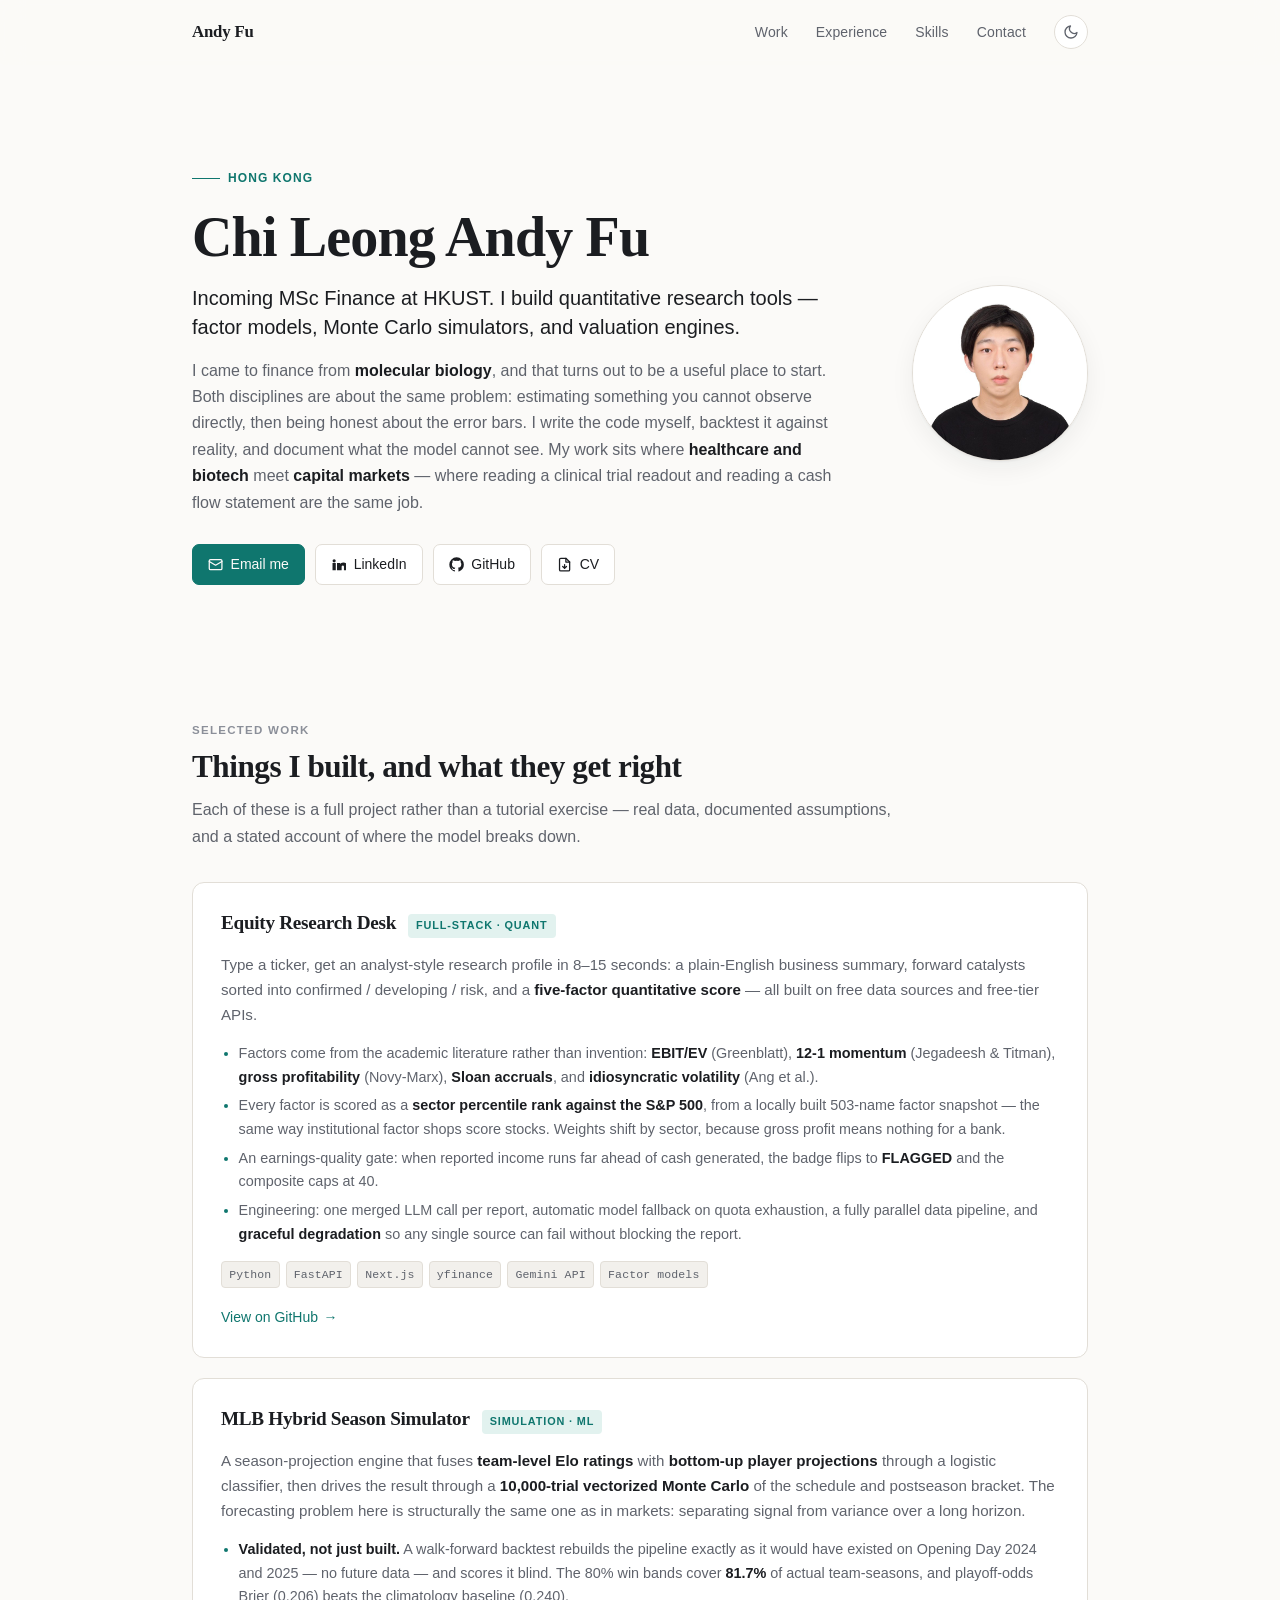
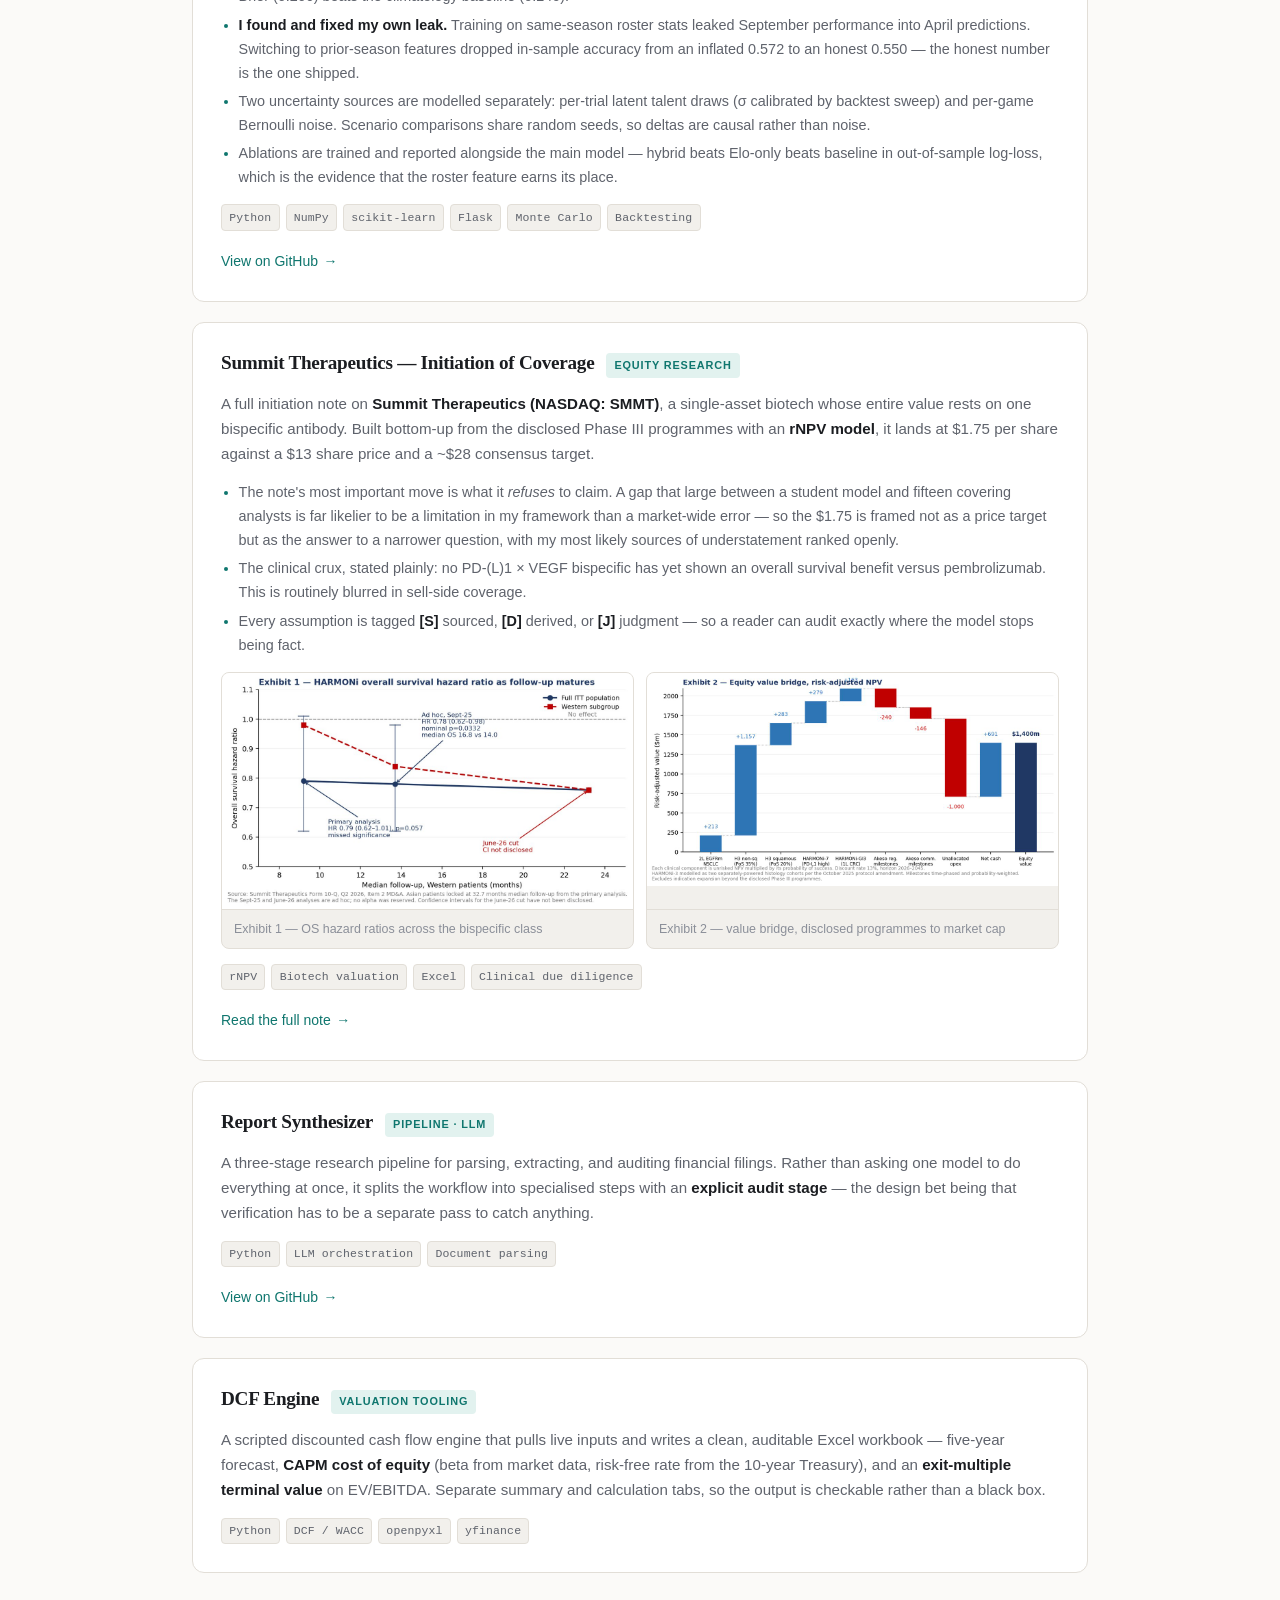
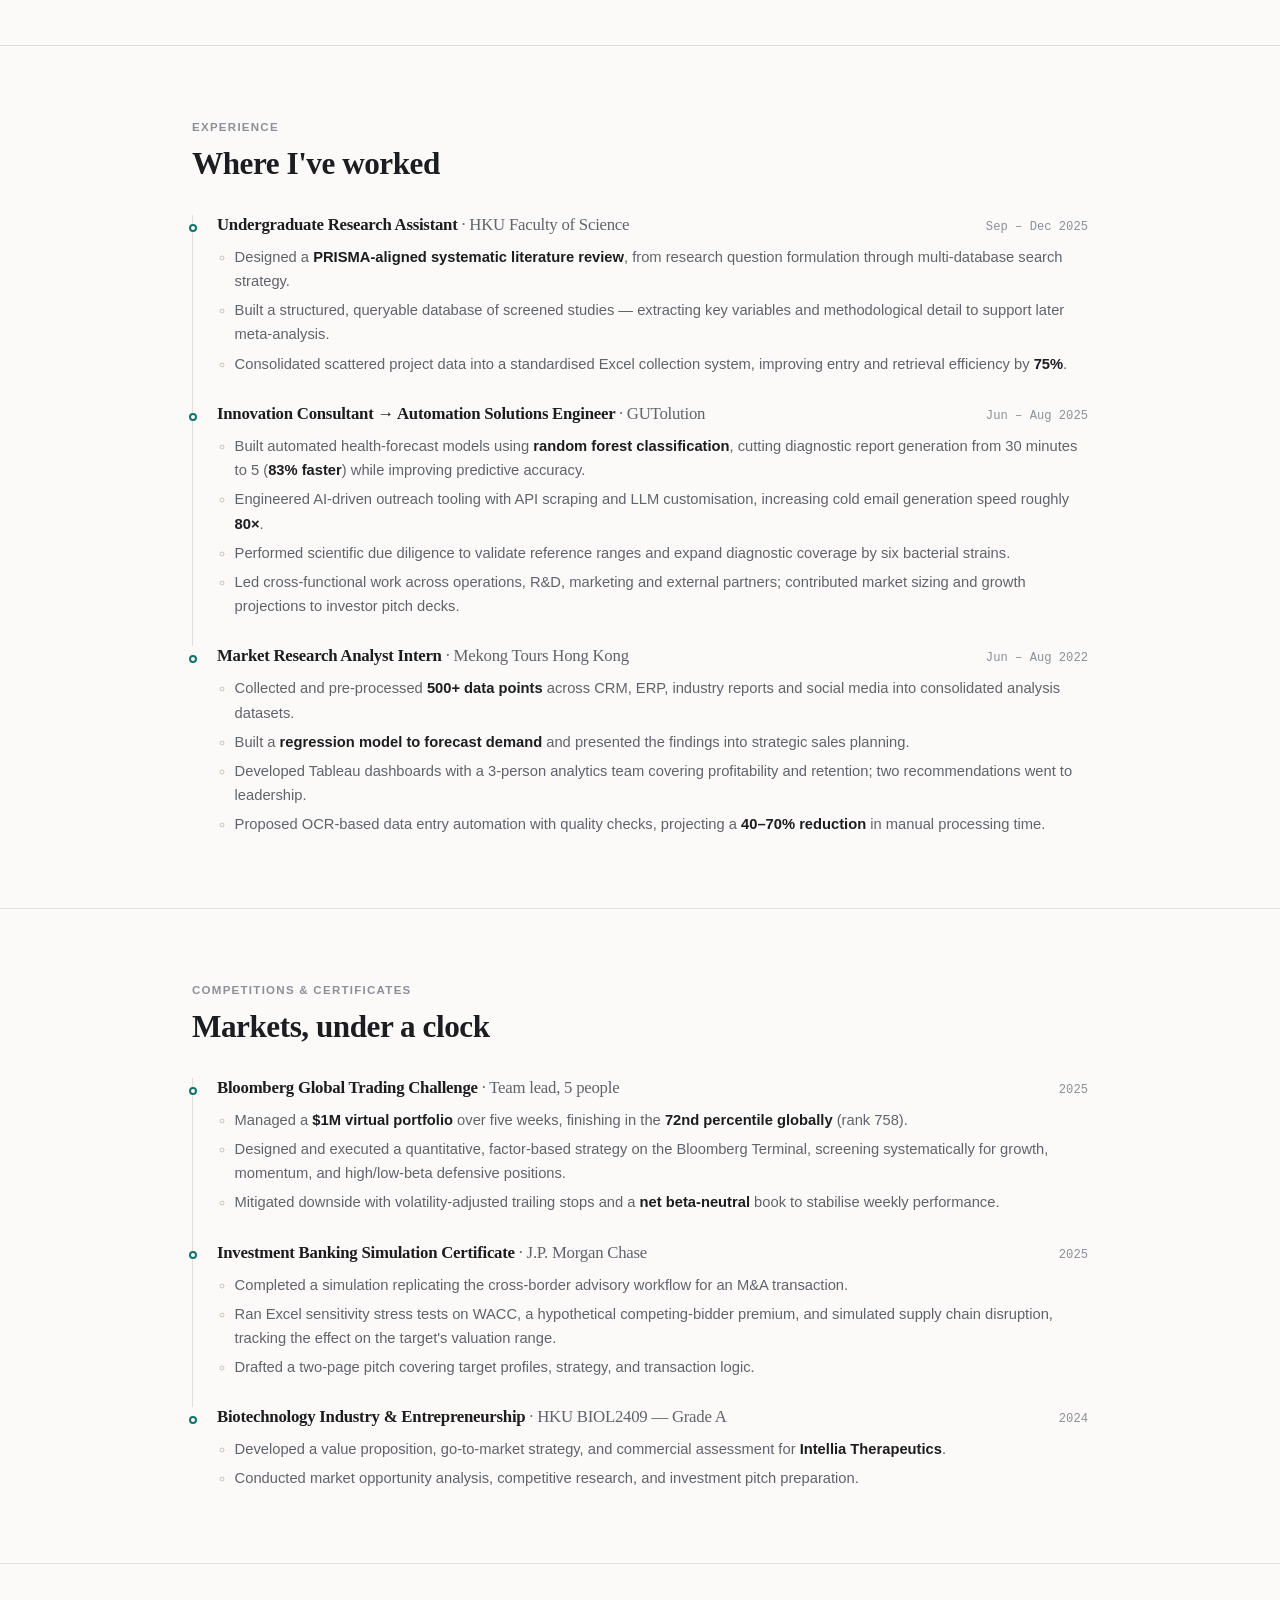
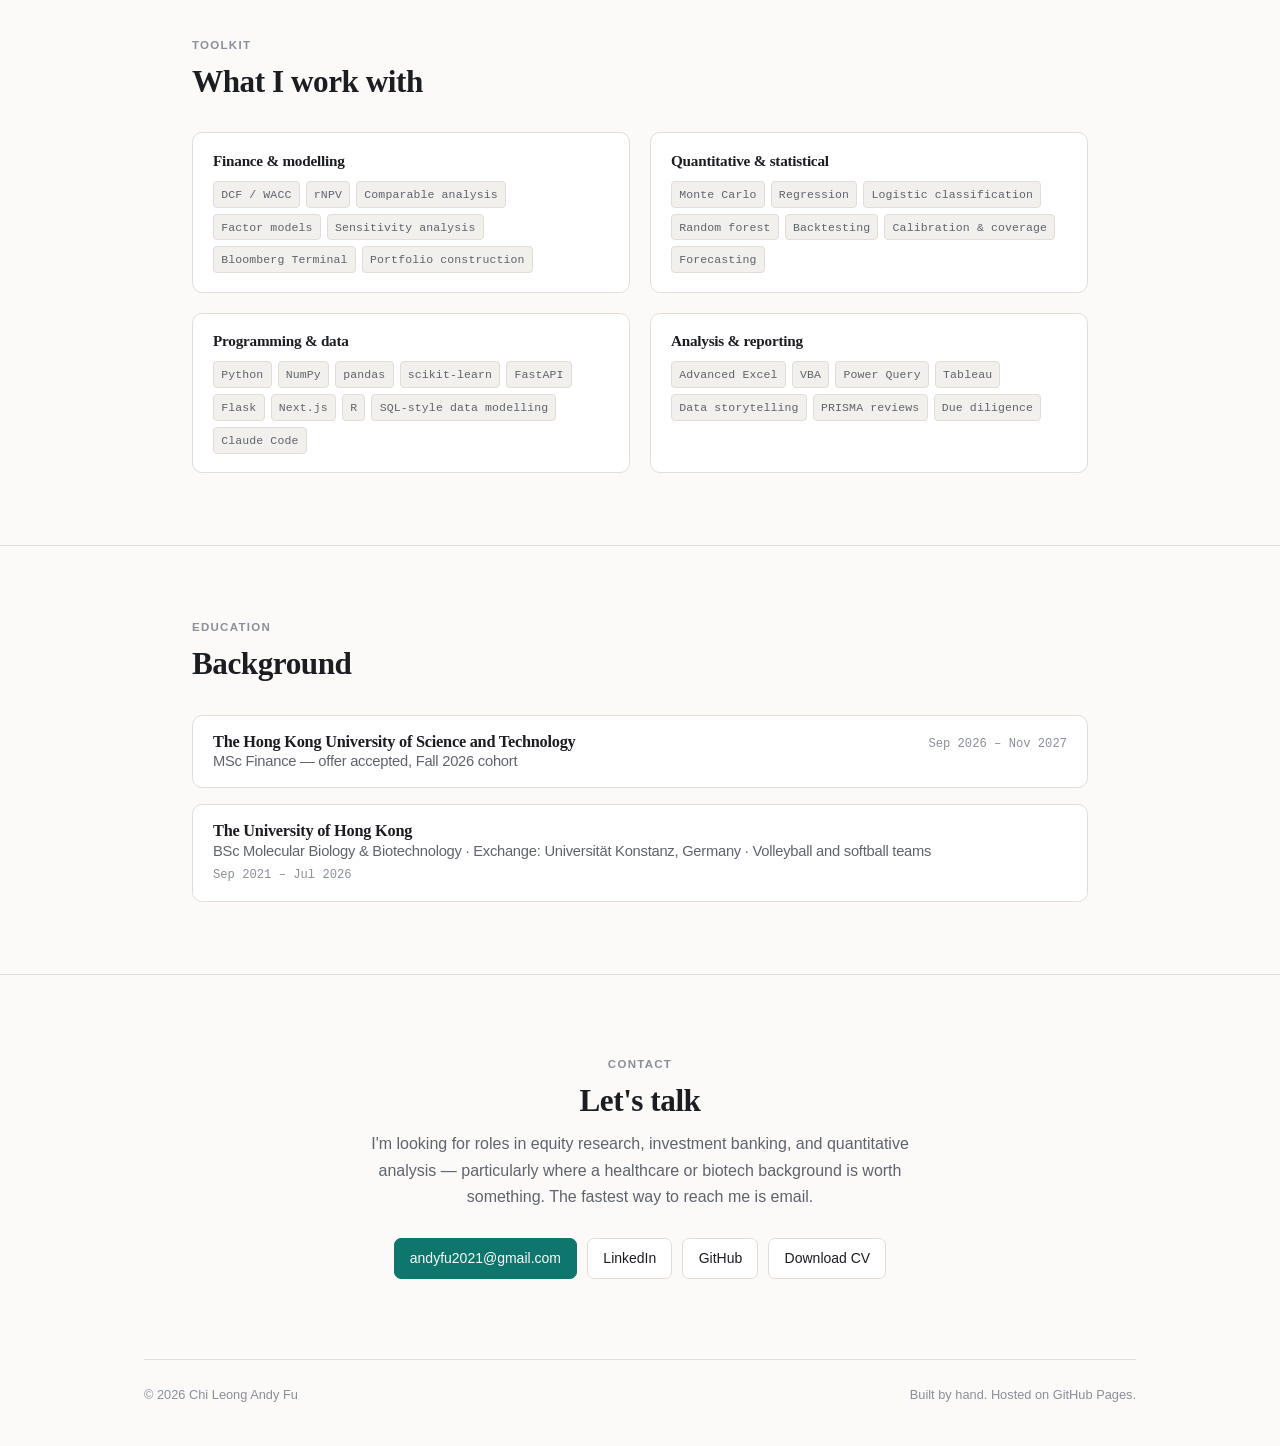
==== index.html @ d71c4056 "Add portfolio site Static single-page portfolio with a rendered equity research note.  - index.html:" ====
<!DOCTYPE html>
<html lang="en">
<head>
<meta charset="utf-8">
<meta name="viewport" content="width=device-width, initial-scale=1">
<title>Andy Fu — Quantitative Research &amp; Finance</title>
<meta name="description" content="Andy Fu (Fu Chi Leong) — incoming MSc Finance at HKUST. Portfolio of quantitative research tools, equity research, and simulation projects.">
<meta name="author" content="Chi Leong Andy Fu">

<meta property="og:type" content="website">
<meta property="og:title" content="Andy Fu — Quantitative Research &amp; Finance">
<meta property="og:description" content="Incoming MSc Finance at HKUST. I build quantitative research tools — factor models, Monte Carlo simulators, and valuation engines.">
<meta property="og:url" content="https://andyfuuu25.github.io/">
<meta property="og:image" content="https://andyfuuu25.github.io/assets/img/headshot.jpg">
<meta name="twitter:card" content="summary">

<link rel="canonical" href="https://andyfuuu25.github.io/">
<link rel="stylesheet" href="assets/css/style.css">
<link rel="icon" href="data:image/svg+xml,<svg xmlns=%22http://www.w3.org/2000/svg%22 viewBox=%220 0 100 100%22><text y=%22.9em%22 font-size=%2290%22 font-family=%22Georgia,serif%22>AF</text></svg>">
<script>
  // Applied before paint so the correct theme is up on first frame.
  (function () {
    try {
      var saved = localStorage.getItem('theme');
      if (saved === 'light' || saved === 'dark') {
        document.documentElement.setAttribute('data-theme', saved);
      }
    } catch (e) {}
  })();
</script>
</head>
<body>

<a class="skip-link" href="#main">Skip to content</a>

<header class="nav" id="nav">
  <div class="wrap nav__inner">
    <a class="nav__brand" href="#top">Andy&nbsp;Fu</a>
    <nav aria-label="Primary">
      <ul class="nav__links">
        <li><a href="#work">Work</a></li>
        <li class="is-optional"><a href="#experience">Experience</a></li>
        <li class="is-optional"><a href="#skills">Skills</a></li>
        <li><a href="#contact">Contact</a></li>
        <li>
          <button class="theme-toggle" id="theme-toggle" type="button" aria-label="Toggle colour theme">
            <svg class="icon-moon" viewBox="0 0 24 24" fill="none" stroke="currentColor" stroke-width="2" stroke-linecap="round" stroke-linejoin="round" aria-hidden="true"><path d="M21 12.79A9 9 0 1 1 11.21 3 7 7 0 0 0 21 12.79z"/></svg>
            <svg class="icon-sun" viewBox="0 0 24 24" fill="none" stroke="currentColor" stroke-width="2" stroke-linecap="round" stroke-linejoin="round" aria-hidden="true"><circle cx="12" cy="12" r="4"/><path d="M12 2v2M12 20v2M4.93 4.93l1.41 1.41M17.66 17.66l1.41 1.41M2 12h2M20 12h2M6.34 17.66l-1.41 1.41M19.07 4.93l-1.41 1.41"/></svg>
          </button>
        </li>
      </ul>
    </nav>
  </div>
</header>

<main id="main">

  <!-- ============================================================ hero -->
  <section class="hero" id="top">
    <div class="wrap hero__grid">
      <div>
        <span class="hero__eyebrow">Hong Kong</span>
        <h1 class="hero__name">Chi Leong Andy Fu</h1>
        <p class="hero__tagline">
          Incoming MSc Finance at HKUST. I build quantitative research tools —
          factor models, Monte Carlo simulators, and valuation engines.
        </p>
        <p class="hero__bio">
          I came to finance from <strong>molecular biology</strong>, and that turns out to be a useful
          place to start. Both disciplines are about the same problem: estimating something you
          cannot observe directly, then being honest about the error bars. I write the code myself,
          backtest it against reality, and document what the model cannot see. My work sits where
          <strong>healthcare and biotech</strong> meet <strong>capital markets</strong> — where reading a
          clinical trial readout and reading a cash flow statement are the same job.
        </p>
        <div class="actions">
          <a class="btn btn--primary" href="mailto:andyfu2021@gmail.com">
            <svg viewBox="0 0 24 24" fill="none" stroke="currentColor" stroke-width="2" stroke-linecap="round" stroke-linejoin="round" aria-hidden="true"><rect x="2" y="4" width="20" height="16" rx="2"/><path d="m22 7-10 6L2 7"/></svg>
            Email me
          </a>
          <a class="btn" href="https://www.linkedin.com/in/andy-fu-583a80264/" target="_blank" rel="noopener">
            <svg viewBox="0 0 24 24" fill="currentColor" aria-hidden="true"><path d="M4.98 3.5a2.5 2.5 0 1 1 0 5 2.5 2.5 0 0 1 0-5zM2.4 21h5.16V9.5H2.4V21zM9.5 9.5h4.95v1.57h.07c.69-1.24 2.38-2.55 4.9-2.55 5.24 0 6.2 3.24 6.2 7.45V21h-5.15v-4.9c0-1.17-.02-2.68-1.7-2.68-1.7 0-1.96 1.28-1.96 2.6V21H9.5V9.5z"/></svg>
            LinkedIn
          </a>
          <a class="btn" href="https://github.com/andyfuuu25" target="_blank" rel="noopener">
            <svg viewBox="0 0 24 24" fill="currentColor" aria-hidden="true"><path d="M12 .5A11.5 11.5 0 0 0 .5 12a11.5 11.5 0 0 0 7.86 10.92c.58.1.79-.25.79-.56v-2c-3.2.7-3.88-1.54-3.88-1.54-.53-1.34-1.29-1.7-1.29-1.7-1.05-.72.08-.7.08-.7 1.16.08 1.77 1.2 1.77 1.2 1.03 1.77 2.71 1.26 3.37.96.1-.75.4-1.26.73-1.55-2.56-.29-5.25-1.28-5.25-5.7 0-1.26.45-2.29 1.19-3.1-.12-.29-.52-1.46.11-3.05 0 0 .97-.31 3.18 1.18a11 11 0 0 1 5.79 0c2.2-1.49 3.17-1.18 3.17-1.18.63 1.59.23 2.76.12 3.05.74.81 1.18 1.84 1.18 3.1 0 4.43-2.69 5.4-5.26 5.69.41.36.78 1.06.78 2.14v3.17c0 .31.21.67.8.56A11.5 11.5 0 0 0 23.5 12 11.5 11.5 0 0 0 12 .5z"/></svg>
            GitHub
          </a>
          <a class="btn" href="assets/files/Andy_Fu_CV.pdf" target="_blank" rel="noopener">
            <svg viewBox="0 0 24 24" fill="none" stroke="currentColor" stroke-width="2" stroke-linecap="round" stroke-linejoin="round" aria-hidden="true"><path d="M14 2H6a2 2 0 0 0-2 2v16a2 2 0 0 0 2 2h12a2 2 0 0 0 2-2V8z"/><path d="M14 2v6h6M12 18v-6M9 15l3 3 3-3"/></svg>
            CV
          </a>
        </div>
      </div>
      <img class="hero__portrait" src="assets/img/headshot.jpg" width="640" height="640"
           alt="Portrait of Chi Leong Andy Fu">
    </div>
  </section>

  <!-- ======================================================= selected work -->
  <section class="section" id="work">
    <div class="wrap">
      <div class="section__head reveal">
        <span class="section__label">Selected work</span>
        <h2 class="section__title">Things I built, and what they get right</h2>
        <p class="section__intro">
          Each of these is a full project rather than a tutorial exercise — real data, documented
          assumptions, and a stated account of where the model breaks down.
        </p>
      </div>

      <div class="projects">

        <!-- Equity Research Desk -->
        <article class="card reveal">
          <div class="card__head">
            <h3 class="card__title">
              <a href="https://github.com/andyfuuu25/equity-research-desk" target="_blank" rel="noopener">Equity Research Desk</a>
            </h3>
            <span class="card__kind">Full-stack · Quant</span>
          </div>
          <div class="card__body">
            <p>
              Type a ticker, get an analyst-style research profile in 8–15 seconds: a plain-English
              business summary, forward catalysts sorted into confirmed / developing / risk, and a
              <strong>five-factor quantitative score</strong> — all built on free data sources and free-tier APIs.
            </p>
          </div>
          <ul class="card__points">
            <li>
              Factors come from the academic literature rather than invention: <strong>EBIT/EV</strong> (Greenblatt),
              <strong>12-1 momentum</strong> (Jegadeesh &amp; Titman), <strong>gross profitability</strong> (Novy-Marx),
              <strong>Sloan accruals</strong>, and <strong>idiosyncratic volatility</strong> (Ang et al.).
            </li>
            <li>
              Every factor is scored as a <strong>sector percentile rank against the S&amp;P 500</strong>, from a
              locally built 503-name factor snapshot — the same way institutional factor shops score stocks.
              Weights shift by sector, because gross profit means nothing for a bank.
            </li>
            <li>
              An earnings-quality gate: when reported income runs far ahead of cash generated, the
              badge flips to <strong>FLAGGED</strong> and the composite caps at 40.
            </li>
            <li>
              Engineering: one merged LLM call per report, automatic model fallback on quota
              exhaustion, a fully parallel data pipeline, and <strong>graceful degradation</strong> so any
              single source can fail without blocking the report.
            </li>
          </ul>
          <ul class="tags">
            <li>Python</li><li>FastAPI</li><li>Next.js</li><li>yfinance</li><li>Gemini API</li><li>Factor models</li>
          </ul>
          <div class="card__links">
            <a href="https://github.com/andyfuuu25/equity-research-desk" target="_blank" rel="noopener">View on GitHub</a>
          </div>
        </article>

        <!-- MLB simulator -->
        <article class="card reveal">
          <div class="card__head">
            <h3 class="card__title">
              <a href="https://github.com/andyfuuu25/2026-MLB-Monte-Carlo-Simulation-Project" target="_blank" rel="noopener">MLB Hybrid Season Simulator</a>
            </h3>
            <span class="card__kind">Simulation · ML</span>
          </div>
          <div class="card__body">
            <p>
              A season-projection engine that fuses <strong>team-level Elo ratings</strong> with
              <strong>bottom-up player projections</strong> through a logistic classifier, then drives the result
              through a <strong>10,000-trial vectorized Monte Carlo</strong> of the schedule and postseason bracket.
              The forecasting problem here is structurally the same one as in markets: separating
              signal from variance over a long horizon.
            </p>
          </div>
          <ul class="card__points">
            <li>
              <strong>Validated, not just built.</strong> A walk-forward backtest rebuilds the pipeline exactly as
              it would have existed on Opening Day 2024 and 2025 — no future data — and scores it blind.
              The 80% win bands cover <strong>81.7%</strong> of actual team-seasons, and playoff-odds Brier
              (0.206) beats the climatology baseline (0.240).
            </li>
            <li>
              <strong>I found and fixed my own leak.</strong> Training on same-season roster stats leaked September
              performance into April predictions. Switching to prior-season features dropped in-sample
              accuracy from an inflated 0.572 to an honest 0.550 — the honest number is the one shipped.
            </li>
            <li>
              Two uncertainty sources are modelled separately: per-trial latent talent draws
              (σ calibrated by backtest sweep) and per-game Bernoulli noise. Scenario comparisons
              share random seeds, so deltas are causal rather than noise.
            </li>
            <li>
              Ablations are trained and reported alongside the main model — hybrid beats Elo-only beats
              baseline in out-of-sample log-loss, which is the evidence that the roster feature earns its place.
            </li>
          </ul>
          <ul class="tags">
            <li>Python</li><li>NumPy</li><li>scikit-learn</li><li>Flask</li><li>Monte Carlo</li><li>Backtesting</li>
          </ul>
          <div class="card__links">
            <a href="https://github.com/andyfuuu25/2026-MLB-Monte-Carlo-Simulation-Project" target="_blank" rel="noopener">View on GitHub</a>
          </div>
        </article>

        <!-- SMMT note -->
        <article class="card reveal">
          <div class="card__head">
            <h3 class="card__title">
              <a href="research/summit-therapeutics.html">Summit Therapeutics — Initiation of Coverage</a>
            </h3>
            <span class="card__kind">Equity research</span>
          </div>
          <div class="card__body">
            <p>
              A full initiation note on <strong>Summit Therapeutics (NASDAQ: SMMT)</strong>, a single-asset
              biotech whose entire value rests on one bispecific antibody. Built bottom-up from the
              disclosed Phase III programmes with an <strong>rNPV model</strong>, it lands at $1.75 per share
              against a $13 share price and a ~$28 consensus target.
            </p>
          </div>
          <ul class="card__points">
            <li>
              The note's most important move is what it <em>refuses</em> to claim. A gap that large between a
              student model and fifteen covering analysts is far likelier to be a limitation in my
              framework than a market-wide error — so the $1.75 is framed not as a price target but as
              the answer to a narrower question, with my most likely sources of understatement ranked openly.
            </li>
            <li>
              The clinical crux, stated plainly: no PD-(L)1 × VEGF bispecific has yet shown an overall
              survival benefit versus pembrolizumab. This is routinely blurred in sell-side coverage.
            </li>
            <li>
              Every assumption is tagged <strong>[S]</strong> sourced, <strong>[D]</strong> derived, or
              <strong>[J]</strong> judgment — so a reader can audit exactly where the model stops being fact.
            </li>
          </ul>
          <div class="figure-pair">
            <figure class="card__figure">
              <img src="assets/img/smmt-exhibit1.jpg" loading="lazy" alt="Exhibit 1: overall survival hazard ratios across PD-(L)1 x VEGF bispecific trials">
              <figcaption>Exhibit 1 — OS hazard ratios across the bispecific class</figcaption>
            </figure>
            <figure class="card__figure">
              <img src="assets/img/smmt-exhibit2.jpg" loading="lazy" alt="Exhibit 2: value bridge from disclosed programme value to market capitalisation">
              <figcaption>Exhibit 2 — value bridge, disclosed programmes to market cap</figcaption>
            </figure>
          </div>
          <ul class="tags">
            <li>rNPV</li><li>Biotech valuation</li><li>Excel</li><li>Clinical due diligence</li>
          </ul>
          <div class="card__links">
            <a href="research/summit-therapeutics.html">Read the full note</a>
          </div>
        </article>

        <!-- Report synthesizer -->
        <article class="card reveal">
          <div class="card__head">
            <h3 class="card__title">
              <a href="https://github.com/andyfuuu25/reportsynthesizer" target="_blank" rel="noopener">Report Synthesizer</a>
            </h3>
            <span class="card__kind">Pipeline · LLM</span>
          </div>
          <div class="card__body">
            <p>
              A three-stage research pipeline for parsing, extracting, and auditing financial filings.
              Rather than asking one model to do everything at once, it splits the workflow into
              specialised steps with an <strong>explicit audit stage</strong> — the design bet being that
              verification has to be a separate pass to catch anything.
            </p>
          </div>
          <ul class="tags">
            <li>Python</li><li>LLM orchestration</li><li>Document parsing</li>
          </ul>
          <div class="card__links">
            <a href="https://github.com/andyfuuu25/reportsynthesizer" target="_blank" rel="noopener">View on GitHub</a>
          </div>
        </article>

        <!-- DCF engine -->
        <article class="card reveal">
          <div class="card__head">
            <h3 class="card__title">DCF Engine</h3>
            <span class="card__kind">Valuation tooling</span>
          </div>
          <div class="card__body">
            <p>
              A scripted discounted cash flow engine that pulls live inputs and writes a clean, auditable
              Excel workbook — five-year forecast, <strong>CAPM cost of equity</strong> (beta from market data,
              risk-free rate from the 10-year Treasury), and an <strong>exit-multiple terminal value</strong>
              on EV/EBITDA. Separate summary and calculation tabs, so the output is checkable rather
              than a black box.
            </p>
          </div>
          <ul class="tags">
            <li>Python</li><li>DCF / WACC</li><li>openpyxl</li><li>yfinance</li>
          </ul>
        </article>

      </div>
    </div>
  </section>

  <!-- ======================================================== experience -->
  <section class="section" id="experience">
    <div class="wrap">
      <div class="section__head reveal">
        <span class="section__label">Experience</span>
        <h2 class="section__title">Where I've worked</h2>
      </div>

      <ol class="timeline">
        <li class="timeline__item reveal">
          <div class="timeline__head">
            <h3 class="timeline__role">Undergraduate Research Assistant <span class="timeline__org">· HKU Faculty of Science</span></h3>
            <span class="timeline__date">Sep – Dec 2025</span>
          </div>
          <ul class="timeline__points">
            <li>Designed a <strong>PRISMA-aligned systematic literature review</strong>, from research question formulation through multi-database search strategy.</li>
            <li>Built a structured, queryable database of screened studies — extracting key variables and methodological detail to support later meta-analysis.</li>
            <li>Consolidated scattered project data into a standardised Excel collection system, improving entry and retrieval efficiency by <strong>75%</strong>.</li>
          </ul>
        </li>

        <li class="timeline__item reveal">
          <div class="timeline__head">
            <h3 class="timeline__role">Innovation Consultant → Automation Solutions Engineer <span class="timeline__org">· GUTolution</span></h3>
            <span class="timeline__date">Jun – Aug 2025</span>
          </div>
          <ul class="timeline__points">
            <li>Built automated health-forecast models using <strong>random forest classification</strong>, cutting diagnostic report generation from 30 minutes to 5 (<strong>83% faster</strong>) while improving predictive accuracy.</li>
            <li>Engineered AI-driven outreach tooling with API scraping and LLM customisation, increasing cold email generation speed roughly <strong>80×</strong>.</li>
            <li>Performed scientific due diligence to validate reference ranges and expand diagnostic coverage by six bacterial strains.</li>
            <li>Led cross-functional work across operations, R&amp;D, marketing and external partners; contributed market sizing and growth projections to investor pitch decks.</li>
          </ul>
        </li>

        <li class="timeline__item reveal">
          <div class="timeline__head">
            <h3 class="timeline__role">Market Research Analyst Intern <span class="timeline__org">· Mekong Tours Hong Kong</span></h3>
            <span class="timeline__date">Jun – Aug 2022</span>
          </div>
          <ul class="timeline__points">
            <li>Collected and pre-processed <strong>500+ data points</strong> across CRM, ERP, industry reports and social media into consolidated analysis datasets.</li>
            <li>Built a <strong>regression model to forecast demand</strong> and presented the findings into strategic sales planning.</li>
            <li>Developed Tableau dashboards with a 3-person analytics team covering profitability and retention; two recommendations went to leadership.</li>
            <li>Proposed OCR-based data entry automation with quality checks, projecting a <strong>40–70% reduction</strong> in manual processing time.</li>
          </ul>
        </li>
      </ol>
    </div>
  </section>

  <!-- =================================================== competitions -->
  <section class="section" id="competitions">
    <div class="wrap">
      <div class="section__head reveal">
        <span class="section__label">Competitions &amp; certificates</span>
        <h2 class="section__title">Markets, under a clock</h2>
      </div>

      <ol class="timeline">
        <li class="timeline__item reveal">
          <div class="timeline__head">
            <h3 class="timeline__role">Bloomberg Global Trading Challenge <span class="timeline__org">· Team lead, 5 people</span></h3>
            <span class="timeline__date">2025</span>
          </div>
          <ul class="timeline__points">
            <li>Managed a <strong>$1M virtual portfolio</strong> over five weeks, finishing in the <strong>72nd percentile globally</strong> (rank 758).</li>
            <li>Designed and executed a quantitative, factor-based strategy on the Bloomberg Terminal, screening systematically for growth, momentum, and high/low-beta defensive positions.</li>
            <li>Mitigated downside with volatility-adjusted trailing stops and a <strong>net beta-neutral</strong> book to stabilise weekly performance.</li>
          </ul>
        </li>

        <li class="timeline__item reveal">
          <div class="timeline__head">
            <h3 class="timeline__role">Investment Banking Simulation Certificate <span class="timeline__org">· J.P. Morgan Chase</span></h3>
            <span class="timeline__date">2025</span>
          </div>
          <ul class="timeline__points">
            <li>Completed a simulation replicating the cross-border advisory workflow for an M&amp;A transaction.</li>
            <li>Ran Excel sensitivity stress tests on WACC, a hypothetical competing-bidder premium, and simulated supply chain disruption, tracking the effect on the target's valuation range.</li>
            <li>Drafted a two-page pitch covering target profiles, strategy, and transaction logic.</li>
          </ul>
        </li>

        <li class="timeline__item reveal">
          <div class="timeline__head">
            <h3 class="timeline__role">Biotechnology Industry &amp; Entrepreneurship <span class="timeline__org">· HKU BIOL2409 — Grade A</span></h3>
            <span class="timeline__date">2024</span>
          </div>
          <ul class="timeline__points">
            <li>Developed a value proposition, go-to-market strategy, and commercial assessment for <strong>Intellia Therapeutics</strong>.</li>
            <li>Conducted market opportunity analysis, competitive research, and investment pitch preparation.</li>
          </ul>
        </li>
      </ol>
    </div>
  </section>

  <!-- ============================================================ skills -->
  <section class="section" id="skills">
    <div class="wrap">
      <div class="section__head reveal">
        <span class="section__label">Toolkit</span>
        <h2 class="section__title">What I work with</h2>
      </div>

      <div class="skills">
        <div class="skill-group reveal">
          <h3>Finance &amp; modelling</h3>
          <ul class="tags">
            <li>DCF / WACC</li><li>rNPV</li><li>Comparable analysis</li><li>Factor models</li>
            <li>Sensitivity analysis</li><li>Bloomberg Terminal</li><li>Portfolio construction</li>
          </ul>
        </div>
        <div class="skill-group reveal">
          <h3>Quantitative &amp; statistical</h3>
          <ul class="tags">
            <li>Monte Carlo</li><li>Regression</li><li>Logistic classification</li><li>Random forest</li>
            <li>Backtesting</li><li>Calibration &amp; coverage</li><li>Forecasting</li>
          </ul>
        </div>
        <div class="skill-group reveal">
          <h3>Programming &amp; data</h3>
          <ul class="tags">
            <li>Python</li><li>NumPy</li><li>pandas</li><li>scikit-learn</li><li>FastAPI</li>
            <li>Flask</li><li>Next.js</li><li>R</li><li>SQL-style data modelling</li><li>Claude Code</li>
          </ul>
        </div>
        <div class="skill-group reveal">
          <h3>Analysis &amp; reporting</h3>
          <ul class="tags">
            <li>Advanced Excel</li><li>VBA</li><li>Power Query</li><li>Tableau</li>
            <li>Data storytelling</li><li>PRISMA reviews</li><li>Due diligence</li>
          </ul>
        </div>
      </div>
    </div>
  </section>

  <!-- ========================================================= education -->
  <section class="section" id="education">
    <div class="wrap">
      <div class="section__head reveal">
        <span class="section__label">Education</span>
        <h2 class="section__title">Background</h2>
      </div>

      <ul class="edu">
        <li class="edu__item reveal">
          <div>
            <h3 class="edu__school">The Hong Kong University of Science and Technology
              <span class="edu__degree">MSc Finance — offer accepted, Fall 2026 cohort</span>
            </h3>
          </div>
          <span class="edu__date">Sep 2026 – Nov 2027</span>
        </li>
        <li class="edu__item reveal">
          <div>
            <h3 class="edu__school">The University of Hong Kong
              <span class="edu__degree">BSc Molecular Biology &amp; Biotechnology · Exchange: Universität Konstanz, Germany · Volleyball and softball teams</span>
            </h3>
          </div>
          <span class="edu__date">Sep 2021 – Jul 2026</span>
        </li>
      </ul>
    </div>
  </section>

  <!-- =========================================================== contact -->
  <section class="contact" id="contact">
    <div class="wrap">
      <span class="section__label">Contact</span>
      <h2 class="section__title">Let's talk</h2>
      <p>
        I'm looking for roles in equity research, investment banking, and quantitative analysis —
        particularly where a healthcare or biotech background is worth something. The fastest way
        to reach me is email.
      </p>
      <div class="actions">
        <a class="btn btn--primary" href="mailto:andyfu2021@gmail.com">andyfu2021@gmail.com</a>
        <a class="btn" href="https://www.linkedin.com/in/andy-fu-583a80264/" target="_blank" rel="noopener">LinkedIn</a>
        <a class="btn" href="https://github.com/andyfuuu25" target="_blank" rel="noopener">GitHub</a>
        <a class="btn" href="assets/files/Andy_Fu_CV.pdf" target="_blank" rel="noopener">Download CV</a>
      </div>
    </div>
  </section>

</main>

<footer class="footer wrap">
  <span>© <span id="year">2026</span> Chi Leong Andy Fu</span>
  <span>Built by hand. Hosted on GitHub Pages.</span>
</footer>

<script src="assets/js/main.js"></script>
</body>
</html>
---- assets/css/style.css ----
/* ==========================================================================
   Andy Fu — portfolio
   Light palette on :root, dark overrides in a media query + [data-theme].
   ========================================================================== */

:root {
  --bg:            #fbfaf8;
  --bg-elevated:   #ffffff;
  --bg-sunken:     #f2f0ec;
  --border:        #e2ded7;
  --border-strong: #cbc5ba;
  --text:          #1b1d21;
  --text-muted:    #5f636c;
  --text-faint:    #8b8f99;
  --accent:        #0f766e;
  --accent-hover:  #115e56;
  --accent-soft:   #e2f2ef;
  --shadow:        0 1px 2px rgba(24, 26, 30, .05), 0 8px 24px rgba(24, 26, 30, .06);
  --shadow-lift:   0 2px 4px rgba(24, 26, 30, .06), 0 16px 40px rgba(24, 26, 30, .10);

  --font-display: "Iowan Old Style", "Palatino Linotype", Palatino, Georgia, "Times New Roman", serif;
  --font-body: -apple-system, BlinkMacSystemFont, "Segoe UI", Inter, Roboto, "Helvetica Neue", Arial, sans-serif;
  --font-mono: "SFMono-Regular", ui-monospace, "Cascadia Mono", Consolas, "Liberation Mono", monospace;

  --maxw: 62rem;
  --gutter: clamp(1.25rem, 5vw, 3rem);
}

@media (prefers-color-scheme: dark) {
  :root:not([data-theme="light"]) {
    --bg:            #101216;
    --bg-elevated:   #171a20;
    --bg-sunken:     #0b0d10;
    --border:        #262a33;
    --border-strong: #39404c;
    --text:          #e9eaee;
    --text-muted:    #a2a8b4;
    --text-faint:    #767d8a;
    --accent:        #4fd1bd;
    --accent-hover:  #7ee0d0;
    --accent-soft:   #14312d;
    --shadow:        0 1px 2px rgba(0, 0, 0, .4), 0 8px 24px rgba(0, 0, 0, .3);
    --shadow-lift:   0 2px 4px rgba(0, 0, 0, .45), 0 16px 40px rgba(0, 0, 0, .45);
  }
}

:root[data-theme="dark"] {
  --bg:            #101216;
  --bg-elevated:   #171a20;
  --bg-sunken:     #0b0d10;
  --border:        #262a33;
  --border-strong: #39404c;
  --text:          #e9eaee;
  --text-muted:    #a2a8b4;
  --text-faint:    #767d8a;
  --accent:        #4fd1bd;
  --accent-hover:  #7ee0d0;
  --accent-soft:   #14312d;
  --shadow:        0 1px 2px rgba(0, 0, 0, .4), 0 8px 24px rgba(0, 0, 0, .3);
  --shadow-lift:   0 2px 4px rgba(0, 0, 0, .45), 0 16px 40px rgba(0, 0, 0, .45);
}

/* --------------------------------------------------------------- base --- */

*,
*::before,
*::after { box-sizing: border-box; }

html {
  scroll-behavior: smooth;
  scroll-padding-top: 5.5rem;
  -webkit-text-size-adjust: 100%;
}

body {
  margin: 0;
  background: var(--bg);
  color: var(--text);
  font-family: var(--font-body);
  font-size: 1rem;
  line-height: 1.65;
  -webkit-font-smoothing: antialiased;
  overflow-x: hidden;
}

h1, h2, h3, h4 {
  font-family: var(--font-display);
  font-weight: 600;
  line-height: 1.2;
  letter-spacing: -.015em;
  margin: 0;
}

p { margin: 0 0 1rem; }
p:last-child { margin-bottom: 0; }

a {
  color: var(--accent);
  text-decoration: none;
  transition: color .15s ease;
}
a:hover { color: var(--accent-hover); }

img { max-width: 100%; height: auto; display: block; }

:focus-visible {
  outline: 2px solid var(--accent);
  outline-offset: 3px;
  border-radius: 3px;
}

.wrap {
  width: 100%;
  max-width: var(--maxw);
  margin-inline: auto;
  padding-inline: var(--gutter);
}

.skip-link {
  position: absolute;
  left: -9999px;
  top: 0;
  background: var(--accent);
  color: var(--bg);
  padding: .6rem 1rem;
  z-index: 200;
  border-radius: 0 0 6px 0;
}
.skip-link:focus { left: 0; color: var(--bg); }

/* ---------------------------------------------------------------- nav --- */

.nav {
  position: sticky;
  top: 0;
  z-index: 100;
  background: color-mix(in srgb, var(--bg) 88%, transparent);
  backdrop-filter: saturate(180%) blur(12px);
  -webkit-backdrop-filter: saturate(180%) blur(12px);
  border-bottom: 1px solid transparent;
  transition: border-color .2s ease, box-shadow .2s ease;
}
.nav[data-scrolled="true"] { border-bottom-color: var(--border); }

.nav__inner {
  display: flex;
  align-items: center;
  justify-content: space-between;
  gap: 1rem;
  height: 4rem;
}

.nav__brand {
  font-family: var(--font-display);
  font-size: 1.05rem;
  font-weight: 600;
  color: var(--text);
  letter-spacing: -.01em;
  white-space: nowrap;
}
.nav__brand:hover { color: var(--accent); }

.nav__links {
  display: flex;
  align-items: center;
  gap: clamp(.75rem, 2.5vw, 1.75rem);
  list-style: none;
  margin: 0;
  padding: 0;
}

.nav__links a {
  color: var(--text-muted);
  font-size: .875rem;
  font-weight: 500;
  letter-spacing: .01em;
}
.nav__links a:hover,
.nav__links a[aria-current="true"] { color: var(--text); }

@media (max-width: 46rem) {
  .nav__links li.is-optional { display: none; }
}

.theme-toggle {
  display: grid;
  place-items: center;
  width: 2.125rem;
  height: 2.125rem;
  padding: 0;
  border: 1px solid var(--border);
  border-radius: 50%;
  background: var(--bg-elevated);
  color: var(--text-muted);
  cursor: pointer;
  transition: color .15s ease, border-color .15s ease, transform .15s ease;
}
.theme-toggle:hover {
  color: var(--accent);
  border-color: var(--border-strong);
  transform: rotate(-15deg);
}
.theme-toggle svg { width: 1rem; height: 1rem; }
:root[data-theme="dark"] .theme-toggle .icon-moon,
.theme-toggle .icon-sun { display: none; }
:root[data-theme="dark"] .theme-toggle .icon-sun { display: block; }
.theme-toggle .icon-moon { display: block; }

@media (prefers-color-scheme: dark) {
  :root:not([data-theme="light"]) .theme-toggle .icon-moon { display: none; }
  :root:not([data-theme="light"]) .theme-toggle .icon-sun { display: block; }
}

/* -------------------------------------------------------------- hero --- */

.hero { padding: clamp(3rem, 9vw, 6rem) 0 clamp(2.5rem, 6vw, 4rem); }

.hero__grid {
  display: grid;
  grid-template-columns: 1fr;
  gap: 2rem;
  align-items: start;
}
@media (min-width: 44rem) {
  .hero__grid {
    grid-template-columns: 1fr minmax(0, 11rem);
    gap: clamp(2rem, 5vw, 3.5rem);
    align-items: center;
  }
}

.hero__eyebrow {
  display: inline-flex;
  align-items: center;
  gap: .5rem;
  font-size: .75rem;
  font-weight: 600;
  letter-spacing: .09em;
  text-transform: uppercase;
  color: var(--accent);
  margin-bottom: 1rem;
}
.hero__eyebrow::before {
  content: "";
  width: 1.75rem;
  height: 1px;
  background: currentColor;
}

.hero__name {
  font-size: clamp(2.25rem, 6.5vw, 3.5rem);
  margin-bottom: .75rem;
}

.hero__tagline {
  font-size: clamp(1.05rem, 2.2vw, 1.25rem);
  color: var(--text);
  font-weight: 500;
  margin-bottom: 1rem;
  line-height: 1.45;
}

.hero__bio {
  color: var(--text-muted);
  max-width: 40rem;
  margin-bottom: 1.75rem;
}
.hero__bio strong { color: var(--text); font-weight: 600; }

.hero__portrait {
  width: clamp(7rem, 22vw, 11rem);
  aspect-ratio: 1;
  border-radius: 50%;
  object-fit: cover;
  object-position: center 22%;
  border: 1px solid var(--border);
  box-shadow: var(--shadow);
  justify-self: start;
}
@media (min-width: 44rem) { .hero__portrait { justify-self: end; width: 100%; } }

/* ------------------------------------------------------------ buttons --- */

.actions {
  display: flex;
  flex-wrap: wrap;
  gap: .625rem;
}

.btn {
  display: inline-flex;
  align-items: center;
  gap: .45rem;
  padding: .5rem .95rem;
  border-radius: 7px;
  border: 1px solid var(--border);
  background: var(--bg-elevated);
  color: var(--text);
  font-size: .875rem;
  font-weight: 500;
  font-family: inherit;
  cursor: pointer;
  transition: border-color .15s ease, transform .15s ease, box-shadow .15s ease, background .15s ease;
}
.btn:hover {
  color: var(--text);
  border-color: var(--border-strong);
  transform: translateY(-1px);
  box-shadow: var(--shadow);
}
.btn svg { width: .95rem; height: .95rem; flex: none; }

.btn--primary {
  background: var(--accent);
  border-color: var(--accent);
  color: var(--bg);
}
.btn--primary:hover {
  background: var(--accent-hover);
  border-color: var(--accent-hover);
  color: var(--bg);
}

/* ------------------------------------------------------------ section --- */

.section { padding: clamp(2.75rem, 7vw, 4.5rem) 0; }
.section + .section { border-top: 1px solid var(--border); }

.section__head { margin-bottom: 2rem; }

.section__label {
  display: block;
  font-size: .72rem;
  font-weight: 600;
  letter-spacing: .11em;
  text-transform: uppercase;
  color: var(--text-faint);
  margin-bottom: .5rem;
}

.section__title { font-size: clamp(1.5rem, 3.5vw, 1.95rem); }

.section__intro {
  color: var(--text-muted);
  max-width: 44rem;
  margin-top: .75rem;
}

/* ----------------------------------------------------------- projects --- */

.projects {
  display: grid;
  gap: 1.25rem;
  grid-template-columns: 1fr;
}

.card {
  position: relative;
  display: flex;
  flex-direction: column;
  gap: .9rem;
  padding: clamp(1.25rem, 3vw, 1.75rem);
  border: 1px solid var(--border);
  border-radius: 12px;
  background: var(--bg-elevated);
  transition: border-color .18s ease, transform .18s ease, box-shadow .18s ease;
}
.card:hover {
  border-color: var(--border-strong);
  transform: translateY(-2px);
  box-shadow: var(--shadow-lift);
}

.card__head {
  display: flex;
  flex-wrap: wrap;
  align-items: baseline;
  gap: .5rem .75rem;
}

.card__title {
  font-size: 1.2rem;
  margin: 0;
}
.card__title a { color: var(--text); }
.card__title a:hover { color: var(--accent); }

.card__kind {
  font-size: .68rem;
  font-weight: 600;
  letter-spacing: .08em;
  text-transform: uppercase;
  color: var(--accent);
  background: var(--accent-soft);
  padding: .2rem .5rem;
  border-radius: 4px;
  white-space: nowrap;
}

.card__body { color: var(--text-muted); font-size: .945rem; }
.card__body strong { color: var(--text); font-weight: 600; }

.card__points {
  margin: 0;
  padding-left: 1.1rem;
  color: var(--text-muted);
  font-size: .9rem;
  display: grid;
  gap: .3rem;
}
.card__points li::marker { color: var(--accent); }
.card__points strong { color: var(--text); font-weight: 600; }

.tags {
  display: flex;
  flex-wrap: wrap;
  gap: .375rem;
  list-style: none;
  margin: 0;
  padding: 0;
}
.tags li {
  font-family: var(--font-mono);
  font-size: .72rem;
  letter-spacing: .01em;
  color: var(--text-muted);
  background: var(--bg-sunken);
  border: 1px solid var(--border);
  padding: .18rem .45rem;
  border-radius: 4px;
}

.card__links {
  display: flex;
  flex-wrap: wrap;
  gap: 1rem;
  margin-top: auto;
  padding-top: .25rem;
  font-size: .875rem;
  font-weight: 500;
}
.card__links a {
  display: inline-flex;
  align-items: center;
  gap: .35rem;
}
.card__links a::after {
  content: "→";
  transition: transform .15s ease;
}
.card__links a:hover::after { transform: translateX(3px); }

.card__figure {
  margin: 0;
  border: 1px solid var(--border);
  border-radius: 8px;
  overflow: hidden;
  background: var(--bg-sunken);
}
.card__figure img { width: 100%; }
.card__figure figcaption {
  padding: .55rem .75rem;
  font-size: .78rem;
  color: var(--text-faint);
  border-top: 1px solid var(--border);
}

.figure-pair {
  display: grid;
  gap: .75rem;
  grid-template-columns: 1fr;
}
@media (min-width: 34rem) { .figure-pair { grid-template-columns: 1fr 1fr; } }

/* Exhibits have different aspect ratios; pin the captions to a shared baseline. */
.figure-pair .card__figure {
  display: flex;
  flex-direction: column;
}
.figure-pair .card__figure figcaption { margin-top: auto; }

/* --------------------------------------------------------- experience --- */

.timeline {
  display: grid;
  gap: 0;
  list-style: none;
  margin: 0;
  padding: 0;
}

.timeline__item {
  position: relative;
  padding: 0 0 1.75rem 1.5rem;
  border-left: 1px solid var(--border);
}
.timeline__item:last-child { padding-bottom: 0; border-left-color: transparent; }
.timeline__item::before {
  content: "";
  position: absolute;
  left: -4.5px;
  top: .55rem;
  width: 8px;
  height: 8px;
  border-radius: 50%;
  background: var(--bg);
  border: 2px solid var(--accent);
}

.timeline__head {
  display: flex;
  flex-wrap: wrap;
  align-items: baseline;
  justify-content: space-between;
  gap: .25rem 1rem;
  margin-bottom: .5rem;
}

.timeline__role { font-size: 1.05rem; }
.timeline__org { color: var(--text-muted); font-weight: 400; }

.timeline__date {
  font-family: var(--font-mono);
  font-size: .76rem;
  color: var(--text-faint);
  white-space: nowrap;
}

.timeline__points {
  margin: 0;
  padding-left: 1.1rem;
  color: var(--text-muted);
  font-size: .92rem;
  display: grid;
  gap: .3rem;
}
.timeline__points li::marker { color: var(--border-strong); }
.timeline__points strong { color: var(--text); font-weight: 600; }

/* ------------------------------------------------------------- skills --- */

.skills {
  display: grid;
  gap: 1.25rem;
  grid-template-columns: 1fr;
}
@media (min-width: 40rem) { .skills { grid-template-columns: 1fr 1fr; } }

.skill-group {
  padding: 1.15rem 1.25rem;
  border: 1px solid var(--border);
  border-radius: 10px;
  background: var(--bg-elevated);
}
.skill-group h3 {
  font-size: .95rem;
  margin-bottom: .7rem;
}
.skill-group .tags li { background: var(--bg-sunken); }

/* ---------------------------------------------------------- education --- */

.edu {
  display: grid;
  gap: 1rem;
  list-style: none;
  margin: 0;
  padding: 0;
}

.edu__item {
  display: flex;
  flex-wrap: wrap;
  align-items: baseline;
  justify-content: space-between;
  gap: .25rem 1rem;
  padding: 1rem 1.25rem;
  border: 1px solid var(--border);
  border-radius: 10px;
  background: var(--bg-elevated);
}
.edu__school { font-size: 1.02rem; }
.edu__degree { display: block; color: var(--text-muted); font-size: .92rem; font-family: var(--font-body); font-weight: 400; margin-top: .15rem; }
.edu__date { font-family: var(--font-mono); font-size: .76rem; color: var(--text-faint); white-space: nowrap; }

/* ------------------------------------------------------------ contact --- */

.contact {
  text-align: center;
  padding: clamp(3rem, 8vw, 5rem) 0;
  border-top: 1px solid var(--border);
}
.contact .section__title { margin-bottom: .75rem; }
.contact p {
  color: var(--text-muted);
  max-width: 34rem;
  margin-inline: auto;
  margin-bottom: 1.75rem;
}
.contact .actions { justify-content: center; }

.footer {
  border-top: 1px solid var(--border);
  padding: 1.5rem 0 2.5rem;
  color: var(--text-faint);
  font-size: .8rem;
  display: flex;
  flex-wrap: wrap;
  gap: .5rem 1.5rem;
  justify-content: space-between;
  align-items: center;
}

/* ------------------------------------------------------- reveal anim --- */

.reveal {
  opacity: 0;
  transform: translateY(14px);
  transition: opacity .55s cubic-bezier(.22, .61, .36, 1), transform .55s cubic-bezier(.22, .61, .36, 1);
}
.reveal.is-visible { opacity: 1; transform: none; }

@media (prefers-reduced-motion: reduce) {
  html { scroll-behavior: auto; }
  .reveal { opacity: 1; transform: none; transition: none; }
  *, *::before, *::after { animation-duration: .001ms !important; transition-duration: .001ms !important; }
}

/* ================================================== research note page === */

.note { padding: clamp(2rem, 6vw, 3.5rem) 0 4rem; }
.note .wrap { max-width: 48rem; }

.note__back {
  display: inline-flex;
  align-items: center;
  gap: .4rem;
  font-size: .85rem;
  font-weight: 500;
  margin-bottom: 2rem;
}
.note__back::before { content: "←"; }

.note__meta {
  display: flex;
  flex-wrap: wrap;
  gap: .5rem 1.25rem;
  font-size: .82rem;
  color: var(--text-faint);
  font-family: var(--font-mono);
  padding-bottom: 1.5rem;
  margin-bottom: 2rem;
  border-bottom: 1px solid var(--border);
}

.note__disclaimer {
  padding: .9rem 1.1rem;
  border: 1px solid var(--border);
  border-left: 3px solid var(--accent);
  border-radius: 0 8px 8px 0;
  background: var(--bg-elevated);
  color: var(--text-muted);
  font-size: .875rem;
  margin-bottom: 2.5rem;
}

.prose { font-size: 1.02rem; line-height: 1.75; }
.prose h1 { font-size: clamp(1.85rem, 4.5vw, 2.4rem); margin-bottom: .5rem; }
.prose h2 {
  font-size: clamp(1.3rem, 3vw, 1.6rem);
  margin: 2.75rem 0 .85rem;
  padding-top: 1.5rem;
  border-top: 1px solid var(--border);
}
.prose h1 + h2 { border-top: 0; padding-top: 0; margin-top: 1.5rem; }
.prose h3 { font-size: 1.13rem; margin: 2rem 0 .6rem; }
.prose h4 { font-size: 1rem; margin: 1.5rem 0 .5rem; color: var(--text-muted); }

.prose > p { color: var(--text-muted); }
.prose strong { color: var(--text); font-weight: 600; }

.prose ul, .prose ol {
  color: var(--text-muted);
  padding-left: 1.3rem;
  margin: 0 0 1.15rem;
  display: grid;
  gap: .4rem;
}
.prose li::marker { color: var(--text-faint); }

.prose blockquote {
  margin: 1.5rem 0;
  padding: .85rem 1.1rem;
  border: 1px solid var(--border);
  border-left: 3px solid var(--accent);
  border-radius: 0 8px 8px 0;
  background: var(--bg-elevated);
  color: var(--text-muted);
  font-size: .93rem;
}
.prose blockquote p { margin-bottom: .5rem; }

.prose hr {
  border: 0;
  border-top: 1px solid var(--border);
  margin: 2.5rem 0;
}

.prose code {
  font-family: var(--font-mono);
  font-size: .87em;
  background: var(--bg-sunken);
  border: 1px solid var(--border);
  border-radius: 4px;
  padding: .1em .35em;
}

.table-scroll {
  overflow-x: auto;
  margin: 1.5rem 0;
  border: 1px solid var(--border);
  border-radius: 8px;
  background: var(--bg-elevated);
}

.prose table {
  width: 100%;
  border-collapse: collapse;
  font-size: .87rem;
  min-width: 30rem;
}
.prose th,
.prose td {
  padding: .6rem .8rem;
  text-align: left;
  vertical-align: top;
  border-bottom: 1px solid var(--border);
}
.prose thead th {
  background: var(--bg-sunken);
  color: var(--text);
  font-weight: 600;
  font-size: .78rem;
  letter-spacing: .03em;
  text-transform: uppercase;
  white-space: nowrap;
}
.prose tbody tr:last-child td { border-bottom: 0; }
.prose td { color: var(--text-muted); }
.prose td strong { color: var(--text); }

.prose figure {
  margin: 2rem 0;
  padding: .75rem;
  border: 1px solid var(--border);
  border-radius: 10px;
  background: var(--bg-elevated);
}
.prose figure img {
  width: 100%;
  border-radius: 6px;
  /* Exhibits are exported on a white canvas; soften them for the dark theme. */
  background: #fff;
}
:root[data-theme="dark"] .prose figure img { opacity: .93; }
@media (prefers-color-scheme: dark) {
  :root:not([data-theme="light"]) .prose figure img { opacity: .93; }
}
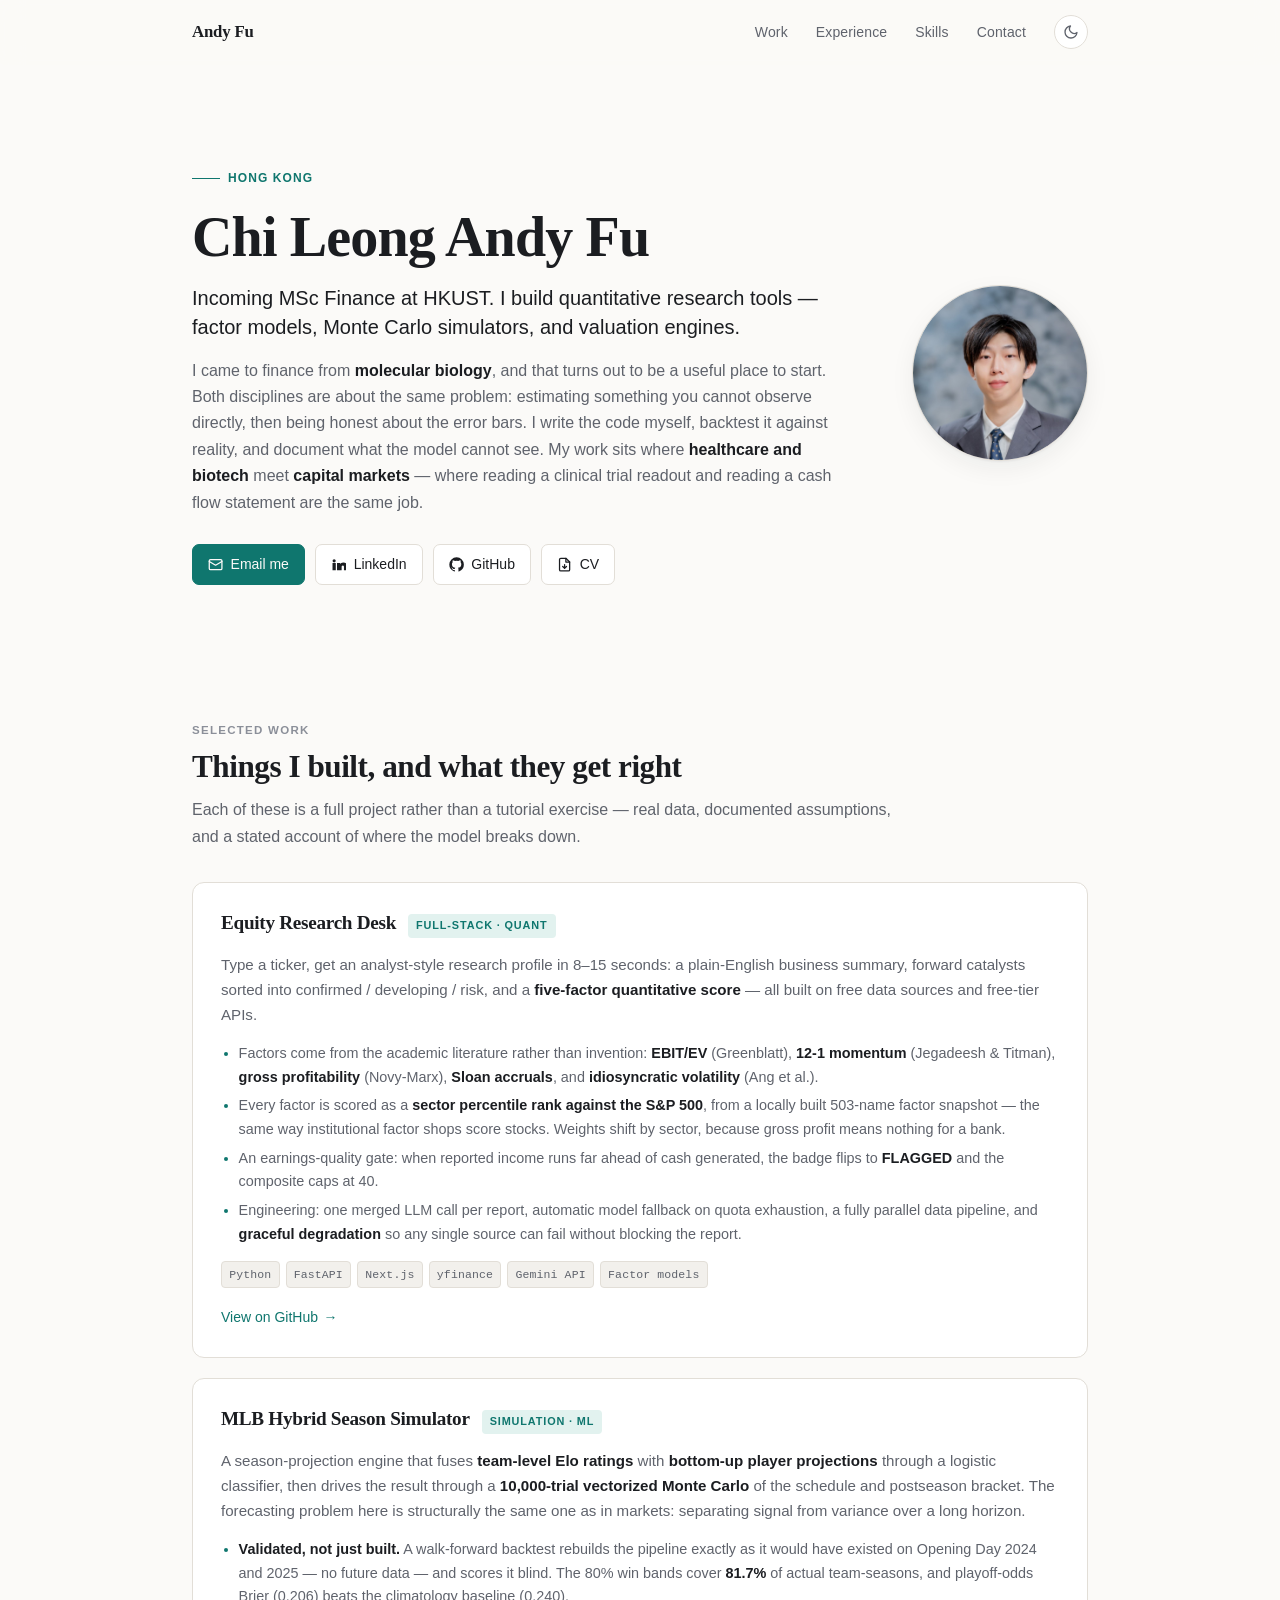
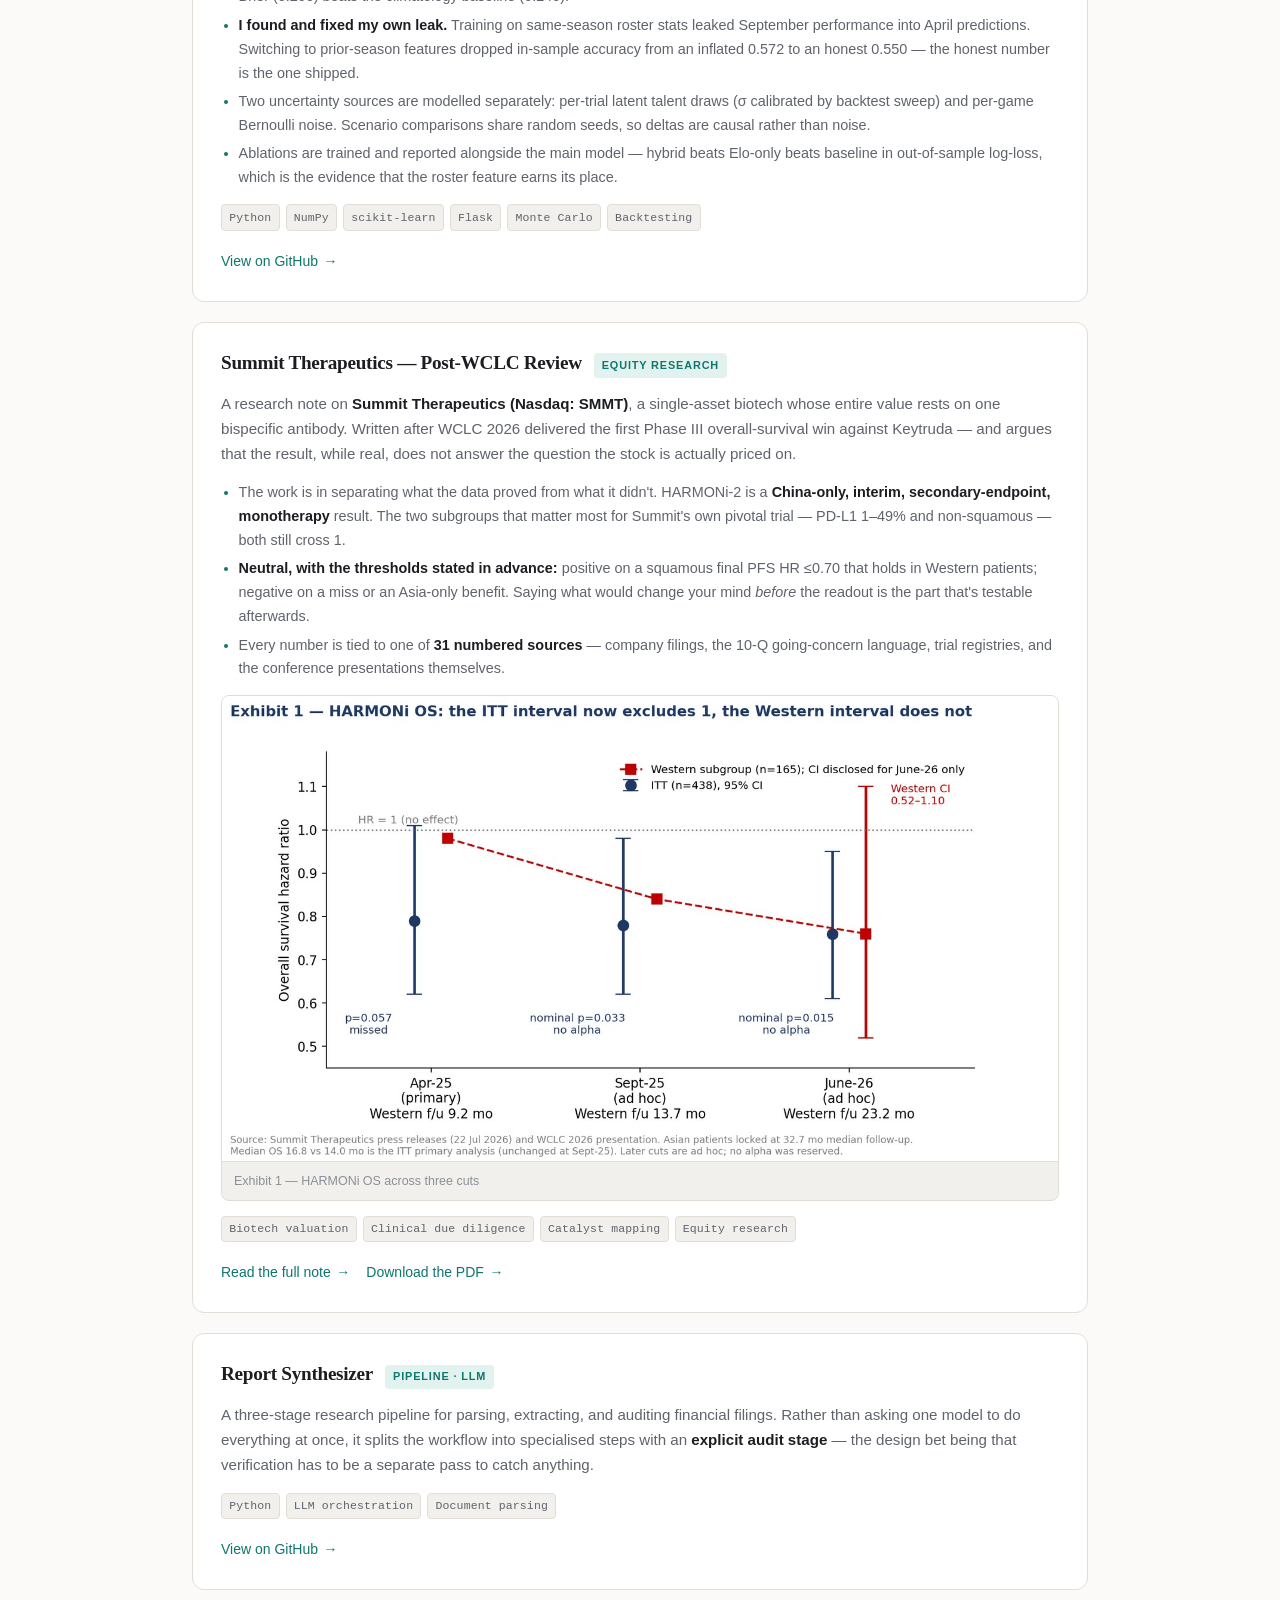
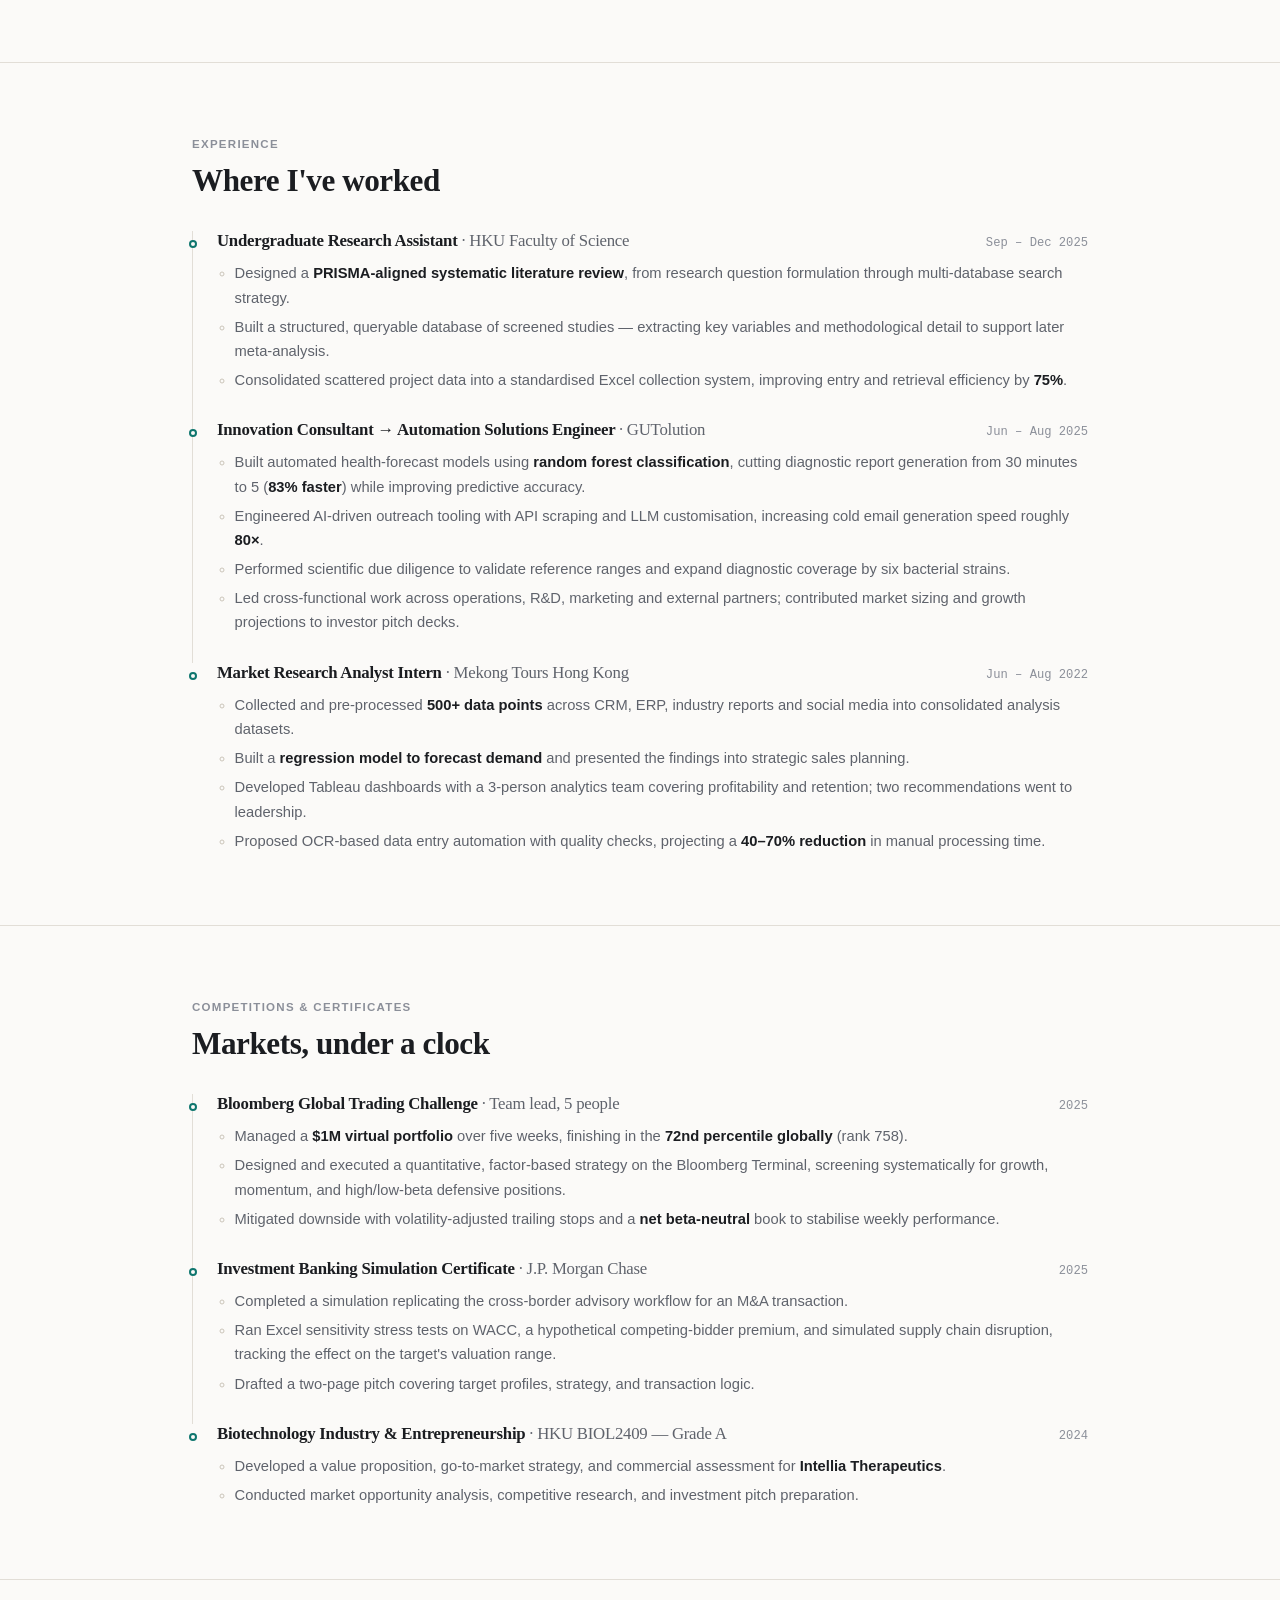
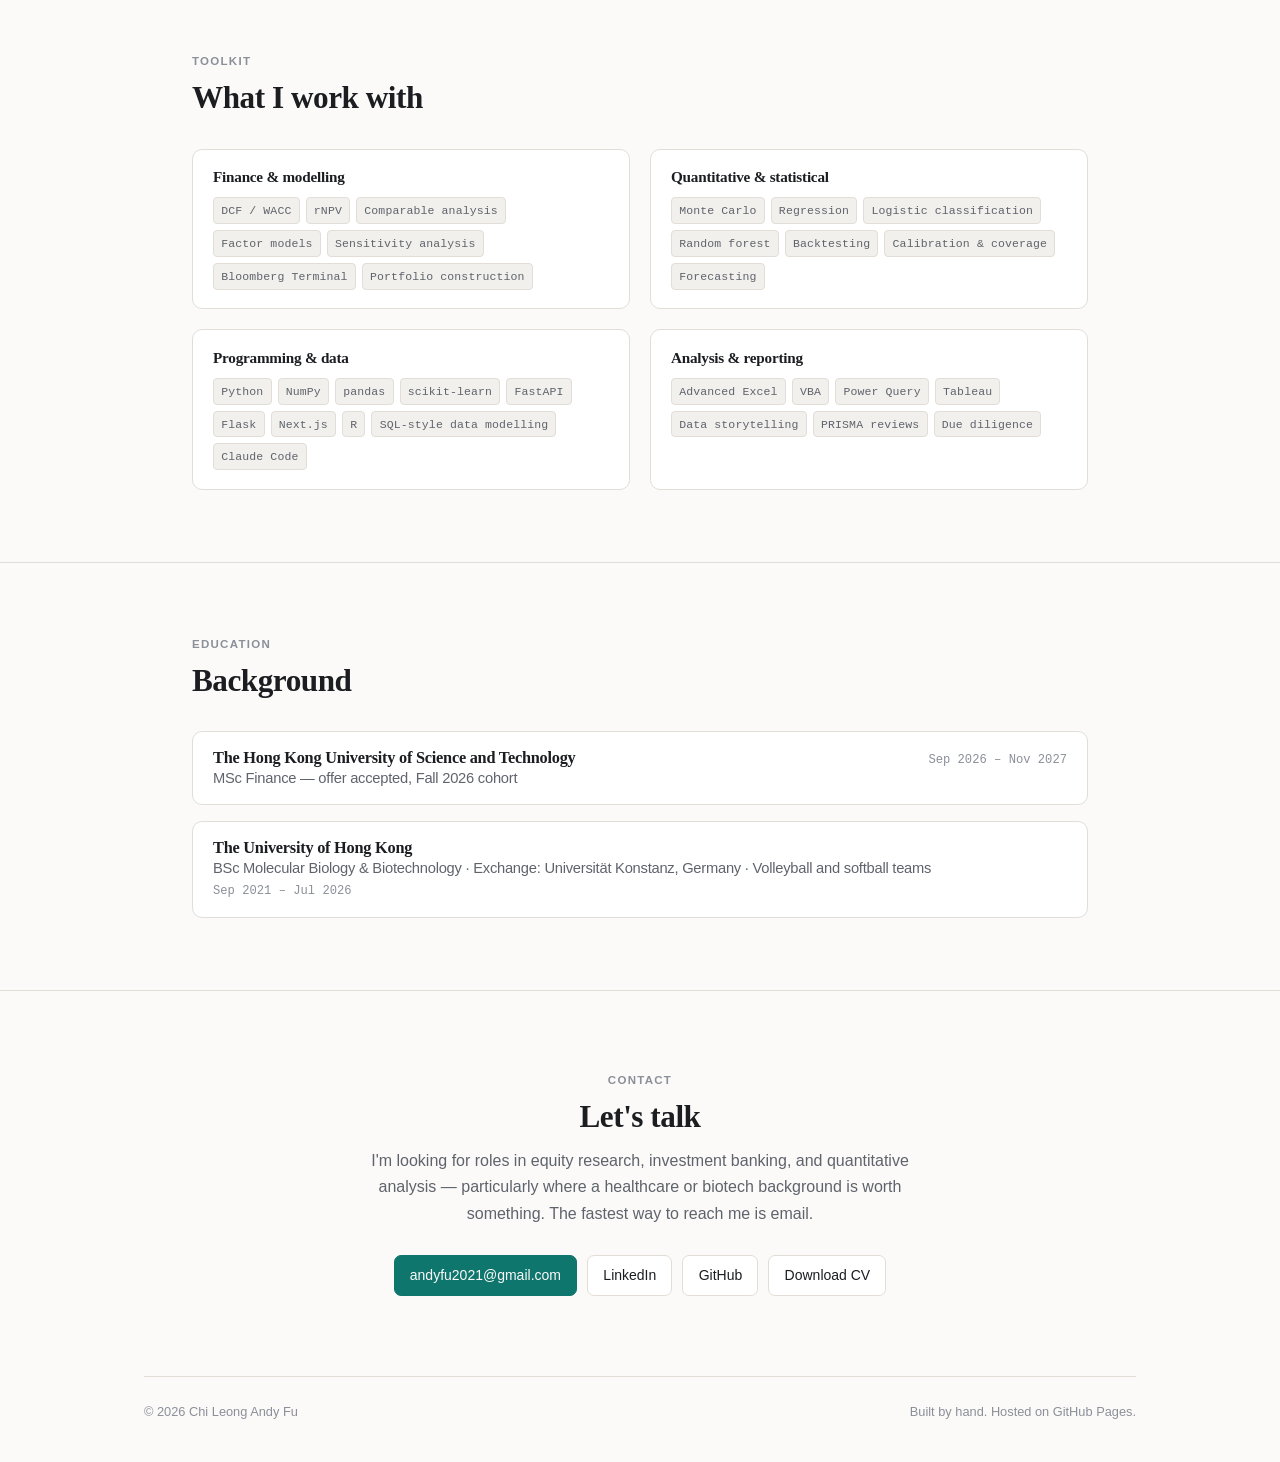
==== commit 8c5f0161: "Move all content into content/site.toml The site is now generated from a single content file instead" ====
--- a/index.html
+++ b/index.html
@@ -9,7 +9,7 @@
 
 <meta property="og:type" content="website">
 <meta property="og:title" content="Andy Fu — Quantitative Research &amp; Finance">
-<meta property="og:description" content="Incoming MSc Finance at HKUST. I build quantitative research tools — factor models, Monte Carlo simulators, and valuation engines.">
+<meta property="og:description" content="Andy Fu (Fu Chi Leong) — incoming MSc Finance at HKUST. Portfolio of quantitative research tools, equity research, and simulation projects.">
 <meta property="og:url" content="https://andyfuuu25.github.io/">
 <meta property="og:image" content="https://andyfuuu25.github.io/assets/img/headshot.jpg">
 <meta name="twitter:card" content="summary">
@@ -18,7 +18,7 @@
 <link rel="stylesheet" href="assets/css/style.css">
 <link rel="icon" href="data:image/svg+xml,<svg xmlns=%22http://www.w3.org/2000/svg%22 viewBox=%220 0 100 100%22><text y=%22.9em%22 font-size=%2290%22 font-family=%22Georgia,serif%22>AF</text></svg>">
 <script>
-  // Applied before paint so the correct theme is up on first frame.
+  // Applied before paint so the correct theme is up on the first frame.
   (function () {
     try {
       var saved = localStorage.getItem('theme');
@@ -55,24 +55,13 @@
 
 <main id="main">
 
-  <!-- ============================================================ hero -->
   <section class="hero" id="top">
     <div class="wrap hero__grid">
       <div>
         <span class="hero__eyebrow">Hong Kong</span>
         <h1 class="hero__name">Chi Leong Andy Fu</h1>
-        <p class="hero__tagline">
-          Incoming MSc Finance at HKUST. I build quantitative research tools —
-          factor models, Monte Carlo simulators, and valuation engines.
-        </p>
-        <p class="hero__bio">
-          I came to finance from <strong>molecular biology</strong>, and that turns out to be a useful
-          place to start. Both disciplines are about the same problem: estimating something you
-          cannot observe directly, then being honest about the error bars. I write the code myself,
-          backtest it against reality, and document what the model cannot see. My work sits where
-          <strong>healthcare and biotech</strong> meet <strong>capital markets</strong> — where reading a
-          clinical trial readout and reading a cash flow statement are the same job.
-        </p>
+        <p class="hero__tagline">Incoming MSc Finance at HKUST. I build quantitative research tools — factor models, Monte Carlo simulators, and valuation engines.</p>
+        <div class="hero__bio"><p>I came to finance from <strong>molecular biology</strong>, and that turns out to be a useful place to start. Both disciplines are about the same problem: estimating something you cannot observe directly, then being honest about the error bars. I write the code myself, backtest it against reality, and document what the model cannot see. My work sits where <strong>healthcare and biotech</strong> meet <strong>capital markets</strong> — where reading a clinical trial readout and reading a cash flow statement are the same job.</p></div>
         <div class="actions">
           <a class="btn btn--primary" href="mailto:andyfu2021@gmail.com">
             <svg viewBox="0 0 24 24" fill="none" stroke="currentColor" stroke-width="2" stroke-linecap="round" stroke-linejoin="round" aria-hidden="true"><rect x="2" y="4" width="20" height="16" rx="2"/><path d="m22 7-10 6L2 7"/></svg>
@@ -92,222 +81,102 @@
           </a>
         </div>
       </div>
-      <img class="hero__portrait" src="assets/img/headshot.jpg" width="640" height="640"
+      <img class="hero__portrait" src="assets/img/headshot.jpg" width="800" height="800"
            alt="Portrait of Chi Leong Andy Fu">
     </div>
   </section>
 
-  <!-- ======================================================= selected work -->
   <section class="section" id="work">
     <div class="wrap">
       <div class="section__head reveal">
         <span class="section__label">Selected work</span>
         <h2 class="section__title">Things I built, and what they get right</h2>
-        <p class="section__intro">
-          Each of these is a full project rather than a tutorial exercise — real data, documented
-          assumptions, and a stated account of where the model breaks down.
-        </p>
-      </div>
-
+        <p class="section__intro">Each of these is a full project rather than a tutorial exercise — real data, documented assumptions, and a stated account of where the model breaks down.</p>
+      </div>
       <div class="projects">
 
-        <!-- Equity Research Desk -->
         <article class="card reveal">
           <div class="card__head">
-            <h3 class="card__title">
-              <a href="https://github.com/andyfuuu25/equity-research-desk" target="_blank" rel="noopener">Equity Research Desk</a>
-            </h3>
+            <h3 class="card__title"><a href="https://github.com/andyfuuu25/equity-research-desk" target="_blank" rel="noopener">Equity Research Desk</a></h3>
             <span class="card__kind">Full-stack · Quant</span>
           </div>
-          <div class="card__body">
-            <p>
-              Type a ticker, get an analyst-style research profile in 8–15 seconds: a plain-English
-              business summary, forward catalysts sorted into confirmed / developing / risk, and a
-              <strong>five-factor quantitative score</strong> — all built on free data sources and free-tier APIs.
-            </p>
-          </div>
+          <div class="card__body"><p>Type a ticker, get an analyst-style research profile in 8–15 seconds: a plain-English business summary, forward catalysts sorted into confirmed / developing / risk, and a <strong>five-factor quantitative score</strong> — all built on free data sources and free-tier APIs.</p></div>
           <ul class="card__points">
-            <li>
-              Factors come from the academic literature rather than invention: <strong>EBIT/EV</strong> (Greenblatt),
-              <strong>12-1 momentum</strong> (Jegadeesh &amp; Titman), <strong>gross profitability</strong> (Novy-Marx),
-              <strong>Sloan accruals</strong>, and <strong>idiosyncratic volatility</strong> (Ang et al.).
-            </li>
-            <li>
-              Every factor is scored as a <strong>sector percentile rank against the S&amp;P 500</strong>, from a
-              locally built 503-name factor snapshot — the same way institutional factor shops score stocks.
-              Weights shift by sector, because gross profit means nothing for a bank.
-            </li>
-            <li>
-              An earnings-quality gate: when reported income runs far ahead of cash generated, the
-              badge flips to <strong>FLAGGED</strong> and the composite caps at 40.
-            </li>
-            <li>
-              Engineering: one merged LLM call per report, automatic model fallback on quota
-              exhaustion, a fully parallel data pipeline, and <strong>graceful degradation</strong> so any
-              single source can fail without blocking the report.
-            </li>
-          </ul>
-          <ul class="tags">
-            <li>Python</li><li>FastAPI</li><li>Next.js</li><li>yfinance</li><li>Gemini API</li><li>Factor models</li>
-          </ul>
+            <li>Factors come from the academic literature rather than invention: <strong>EBIT/EV</strong> (Greenblatt), <strong>12-1 momentum</strong> (Jegadeesh &amp; Titman), <strong>gross profitability</strong> (Novy-Marx), <strong>Sloan accruals</strong>, and <strong>idiosyncratic volatility</strong> (Ang et al.).</li>
+            <li>Every factor is scored as a <strong>sector percentile rank against the S&amp;P 500</strong>, from a locally built 503-name factor snapshot — the same way institutional factor shops score stocks. Weights shift by sector, because gross profit means nothing for a bank.</li>
+            <li>An earnings-quality gate: when reported income runs far ahead of cash generated, the badge flips to <strong>FLAGGED</strong> and the composite caps at 40.</li>
+            <li>Engineering: one merged LLM call per report, automatic model fallback on quota exhaustion, a fully parallel data pipeline, and <strong>graceful degradation</strong> so any single source can fail without blocking the report.</li>
+          </ul>
+          <ul class="tags"><li>Python</li><li>FastAPI</li><li>Next.js</li><li>yfinance</li><li>Gemini API</li><li>Factor models</li></ul>
           <div class="card__links">
             <a href="https://github.com/andyfuuu25/equity-research-desk" target="_blank" rel="noopener">View on GitHub</a>
           </div>
         </article>
 
-        <!-- MLB simulator -->
         <article class="card reveal">
           <div class="card__head">
-            <h3 class="card__title">
-              <a href="https://github.com/andyfuuu25/2026-MLB-Monte-Carlo-Simulation-Project" target="_blank" rel="noopener">MLB Hybrid Season Simulator</a>
-            </h3>
+            <h3 class="card__title"><a href="https://github.com/andyfuuu25/2026-MLB-Monte-Carlo-Simulation-Project" target="_blank" rel="noopener">MLB Hybrid Season Simulator</a></h3>
             <span class="card__kind">Simulation · ML</span>
           </div>
-          <div class="card__body">
-            <p>
-              A season-projection engine that fuses <strong>team-level Elo ratings</strong> with
-              <strong>bottom-up player projections</strong> through a logistic classifier, then drives the result
-              through a <strong>10,000-trial vectorized Monte Carlo</strong> of the schedule and postseason bracket.
-              The forecasting problem here is structurally the same one as in markets: separating
-              signal from variance over a long horizon.
-            </p>
-          </div>
+          <div class="card__body"><p>A season-projection engine that fuses <strong>team-level Elo ratings</strong> with <strong>bottom-up player projections</strong> through a logistic classifier, then drives the result through a <strong>10,000-trial vectorized Monte Carlo</strong> of the schedule and postseason bracket. The forecasting problem here is structurally the same one as in markets: separating signal from variance over a long horizon.</p></div>
           <ul class="card__points">
-            <li>
-              <strong>Validated, not just built.</strong> A walk-forward backtest rebuilds the pipeline exactly as
-              it would have existed on Opening Day 2024 and 2025 — no future data — and scores it blind.
-              The 80% win bands cover <strong>81.7%</strong> of actual team-seasons, and playoff-odds Brier
-              (0.206) beats the climatology baseline (0.240).
-            </li>
-            <li>
-              <strong>I found and fixed my own leak.</strong> Training on same-season roster stats leaked September
-              performance into April predictions. Switching to prior-season features dropped in-sample
-              accuracy from an inflated 0.572 to an honest 0.550 — the honest number is the one shipped.
-            </li>
-            <li>
-              Two uncertainty sources are modelled separately: per-trial latent talent draws
-              (σ calibrated by backtest sweep) and per-game Bernoulli noise. Scenario comparisons
-              share random seeds, so deltas are causal rather than noise.
-            </li>
-            <li>
-              Ablations are trained and reported alongside the main model — hybrid beats Elo-only beats
-              baseline in out-of-sample log-loss, which is the evidence that the roster feature earns its place.
-            </li>
-          </ul>
-          <ul class="tags">
-            <li>Python</li><li>NumPy</li><li>scikit-learn</li><li>Flask</li><li>Monte Carlo</li><li>Backtesting</li>
-          </ul>
+            <li><strong>Validated, not just built.</strong> A walk-forward backtest rebuilds the pipeline exactly as it would have existed on Opening Day 2024 and 2025 — no future data — and scores it blind. The 80% win bands cover <strong>81.7%</strong> of actual team-seasons, and playoff-odds Brier (0.206) beats the climatology baseline (0.240).</li>
+            <li><strong>I found and fixed my own leak.</strong> Training on same-season roster stats leaked September performance into April predictions. Switching to prior-season features dropped in-sample accuracy from an inflated 0.572 to an honest 0.550 — the honest number is the one shipped.</li>
+            <li>Two uncertainty sources are modelled separately: per-trial latent talent draws (σ calibrated by backtest sweep) and per-game Bernoulli noise. Scenario comparisons share random seeds, so deltas are causal rather than noise.</li>
+            <li>Ablations are trained and reported alongside the main model — hybrid beats Elo-only beats baseline in out-of-sample log-loss, which is the evidence that the roster feature earns its place.</li>
+          </ul>
+          <ul class="tags"><li>Python</li><li>NumPy</li><li>scikit-learn</li><li>Flask</li><li>Monte Carlo</li><li>Backtesting</li></ul>
           <div class="card__links">
             <a href="https://github.com/andyfuuu25/2026-MLB-Monte-Carlo-Simulation-Project" target="_blank" rel="noopener">View on GitHub</a>
           </div>
         </article>
 
-        <!-- SMMT note -->
         <article class="card reveal">
           <div class="card__head">
-            <h3 class="card__title">
-              <a href="research/summit-therapeutics.html">Summit Therapeutics — Initiation of Coverage</a>
-            </h3>
+            <h3 class="card__title"><a href="research/summit-therapeutics.html">Summit Therapeutics — Post-WCLC Review</a></h3>
             <span class="card__kind">Equity research</span>
           </div>
-          <div class="card__body">
-            <p>
-              A full initiation note on <strong>Summit Therapeutics (NASDAQ: SMMT)</strong>, a single-asset
-              biotech whose entire value rests on one bispecific antibody. Built bottom-up from the
-              disclosed Phase III programmes with an <strong>rNPV model</strong>, it lands at $1.75 per share
-              against a $13 share price and a ~$28 consensus target.
-            </p>
-          </div>
+          <div class="card__body"><p>A research note on <strong>Summit Therapeutics (Nasdaq: SMMT)</strong>, a single-asset biotech whose entire value rests on one bispecific antibody. Written after WCLC 2026 delivered the first Phase III overall-survival win against Keytruda — and argues that the result, while real, does not answer the question the stock is actually priced on.</p></div>
           <ul class="card__points">
-            <li>
-              The note's most important move is what it <em>refuses</em> to claim. A gap that large between a
-              student model and fifteen covering analysts is far likelier to be a limitation in my
-              framework than a market-wide error — so the $1.75 is framed not as a price target but as
-              the answer to a narrower question, with my most likely sources of understatement ranked openly.
-            </li>
-            <li>
-              The clinical crux, stated plainly: no PD-(L)1 × VEGF bispecific has yet shown an overall
-              survival benefit versus pembrolizumab. This is routinely blurred in sell-side coverage.
-            </li>
-            <li>
-              Every assumption is tagged <strong>[S]</strong> sourced, <strong>[D]</strong> derived, or
-              <strong>[J]</strong> judgment — so a reader can audit exactly where the model stops being fact.
-            </li>
-          </ul>
-          <div class="figure-pair">
+            <li>The work is in separating what the data proved from what it didn&#x27;t. HARMONi-2 is a <strong>China-only, interim, secondary-endpoint, monotherapy</strong> result. The two subgroups that matter most for Summit&#x27;s own pivotal trial — PD-L1 1–49% and non-squamous — both still cross 1.</li>
+            <li><strong>Neutral, with the thresholds stated in advance:</strong> positive on a squamous final PFS HR ≤0.70 that holds in Western patients; negative on a miss or an Asia-only benefit. Saying what would change your mind <em>before</em> the readout is the part that&#x27;s testable afterwards.</li>
+            <li>Every number is tied to one of <strong>31 numbered sources</strong> — company filings, the 10-Q going-concern language, trial registries, and the conference presentations themselves.</li>
+          </ul>
+          <div class="figure-single">
             <figure class="card__figure">
-              <img src="assets/img/smmt-exhibit1.jpg" loading="lazy" alt="Exhibit 1: overall survival hazard ratios across PD-(L)1 x VEGF bispecific trials">
-              <figcaption>Exhibit 1 — OS hazard ratios across the bispecific class</figcaption>
+              <img src="assets/img/smmt-exhibit1.jpg" width="1400" height="778" loading="lazy" alt="Exhibit 1: HARMONi overall survival hazard ratios across three data cuts, showing the ITT interval excluding 1 while the Western subgroup interval does not">
+              <figcaption>Exhibit 1 — HARMONi OS across three cuts</figcaption>
             </figure>
-            <figure class="card__figure">
-              <img src="assets/img/smmt-exhibit2.jpg" loading="lazy" alt="Exhibit 2: value bridge from disclosed programme value to market capitalisation">
-              <figcaption>Exhibit 2 — value bridge, disclosed programmes to market cap</figcaption>
-            </figure>
-          </div>
-          <ul class="tags">
-            <li>rNPV</li><li>Biotech valuation</li><li>Excel</li><li>Clinical due diligence</li>
-          </ul>
+          </div>
+          <ul class="tags"><li>Biotech valuation</li><li>Clinical due diligence</li><li>Catalyst mapping</li><li>Equity research</li></ul>
           <div class="card__links">
             <a href="research/summit-therapeutics.html">Read the full note</a>
+            <a href="assets/files/Andy_Fu_SMMT_Research_Note.pdf">Download the PDF</a>
           </div>
         </article>
 
-        <!-- Report synthesizer -->
         <article class="card reveal">
           <div class="card__head">
-            <h3 class="card__title">
-              <a href="https://github.com/andyfuuu25/reportsynthesizer" target="_blank" rel="noopener">Report Synthesizer</a>
-            </h3>
+            <h3 class="card__title"><a href="https://github.com/andyfuuu25/reportsynthesizer" target="_blank" rel="noopener">Report Synthesizer</a></h3>
             <span class="card__kind">Pipeline · LLM</span>
           </div>
-          <div class="card__body">
-            <p>
-              A three-stage research pipeline for parsing, extracting, and auditing financial filings.
-              Rather than asking one model to do everything at once, it splits the workflow into
-              specialised steps with an <strong>explicit audit stage</strong> — the design bet being that
-              verification has to be a separate pass to catch anything.
-            </p>
-          </div>
-          <ul class="tags">
-            <li>Python</li><li>LLM orchestration</li><li>Document parsing</li>
-          </ul>
+          <div class="card__body"><p>A three-stage research pipeline for parsing, extracting, and auditing financial filings. Rather than asking one model to do everything at once, it splits the workflow into specialised steps with an <strong>explicit audit stage</strong> — the design bet being that verification has to be a separate pass to catch anything.</p></div>
+          <ul class="tags"><li>Python</li><li>LLM orchestration</li><li>Document parsing</li></ul>
           <div class="card__links">
             <a href="https://github.com/andyfuuu25/reportsynthesizer" target="_blank" rel="noopener">View on GitHub</a>
           </div>
         </article>
 
-        <!-- DCF engine -->
-        <article class="card reveal">
-          <div class="card__head">
-            <h3 class="card__title">DCF Engine</h3>
-            <span class="card__kind">Valuation tooling</span>
-          </div>
-          <div class="card__body">
-            <p>
-              A scripted discounted cash flow engine that pulls live inputs and writes a clean, auditable
-              Excel workbook — five-year forecast, <strong>CAPM cost of equity</strong> (beta from market data,
-              risk-free rate from the 10-year Treasury), and an <strong>exit-multiple terminal value</strong>
-              on EV/EBITDA. Separate summary and calculation tabs, so the output is checkable rather
-              than a black box.
-            </p>
-          </div>
-          <ul class="tags">
-            <li>Python</li><li>DCF / WACC</li><li>openpyxl</li><li>yfinance</li>
-          </ul>
-        </article>
-
-      </div>
-    </div>
-  </section>
-
-  <!-- ======================================================== experience -->
+      </div>
+    </div>
+  </section>
+
   <section class="section" id="experience">
     <div class="wrap">
       <div class="section__head reveal">
         <span class="section__label">Experience</span>
-        <h2 class="section__title">Where I've worked</h2>
-      </div>
-
+        <h2 class="section__title">Where I&#x27;ve worked</h2>
+      </div>
       <ol class="timeline">
         <li class="timeline__item reveal">
           <div class="timeline__head">
@@ -320,7 +189,6 @@
             <li>Consolidated scattered project data into a standardised Excel collection system, improving entry and retrieval efficiency by <strong>75%</strong>.</li>
           </ul>
         </li>
-
         <li class="timeline__item reveal">
           <div class="timeline__head">
             <h3 class="timeline__role">Innovation Consultant → Automation Solutions Engineer <span class="timeline__org">· GUTolution</span></h3>
@@ -333,7 +201,6 @@
             <li>Led cross-functional work across operations, R&amp;D, marketing and external partners; contributed market sizing and growth projections to investor pitch decks.</li>
           </ul>
         </li>
-
         <li class="timeline__item reveal">
           <div class="timeline__head">
             <h3 class="timeline__role">Market Research Analyst Intern <span class="timeline__org">· Mekong Tours Hong Kong</span></h3>
@@ -350,14 +217,12 @@
     </div>
   </section>
 
-  <!-- =================================================== competitions -->
   <section class="section" id="competitions">
     <div class="wrap">
       <div class="section__head reveal">
         <span class="section__label">Competitions &amp; certificates</span>
         <h2 class="section__title">Markets, under a clock</h2>
       </div>
-
       <ol class="timeline">
         <li class="timeline__item reveal">
           <div class="timeline__head">
@@ -370,7 +235,6 @@
             <li>Mitigated downside with volatility-adjusted trailing stops and a <strong>net beta-neutral</strong> book to stabilise weekly performance.</li>
           </ul>
         </li>
-
         <li class="timeline__item reveal">
           <div class="timeline__head">
             <h3 class="timeline__role">Investment Banking Simulation Certificate <span class="timeline__org">· J.P. Morgan Chase</span></h3>
@@ -378,11 +242,10 @@
           </div>
           <ul class="timeline__points">
             <li>Completed a simulation replicating the cross-border advisory workflow for an M&amp;A transaction.</li>
-            <li>Ran Excel sensitivity stress tests on WACC, a hypothetical competing-bidder premium, and simulated supply chain disruption, tracking the effect on the target's valuation range.</li>
+            <li>Ran Excel sensitivity stress tests on WACC, a hypothetical competing-bidder premium, and simulated supply chain disruption, tracking the effect on the target&#x27;s valuation range.</li>
             <li>Drafted a two-page pitch covering target profiles, strategy, and transaction logic.</li>
           </ul>
         </li>
-
         <li class="timeline__item reveal">
           <div class="timeline__head">
             <h3 class="timeline__role">Biotechnology Industry &amp; Entrepreneurship <span class="timeline__org">· HKU BIOL2409 — Grade A</span></h3>
@@ -397,55 +260,39 @@
     </div>
   </section>
 
-  <!-- ============================================================ skills -->
   <section class="section" id="skills">
     <div class="wrap">
       <div class="section__head reveal">
         <span class="section__label">Toolkit</span>
         <h2 class="section__title">What I work with</h2>
       </div>
-
       <div class="skills">
         <div class="skill-group reveal">
           <h3>Finance &amp; modelling</h3>
-          <ul class="tags">
-            <li>DCF / WACC</li><li>rNPV</li><li>Comparable analysis</li><li>Factor models</li>
-            <li>Sensitivity analysis</li><li>Bloomberg Terminal</li><li>Portfolio construction</li>
-          </ul>
+          <ul class="tags"><li>DCF / WACC</li><li>rNPV</li><li>Comparable analysis</li><li>Factor models</li><li>Sensitivity analysis</li><li>Bloomberg Terminal</li><li>Portfolio construction</li></ul>
         </div>
         <div class="skill-group reveal">
           <h3>Quantitative &amp; statistical</h3>
-          <ul class="tags">
-            <li>Monte Carlo</li><li>Regression</li><li>Logistic classification</li><li>Random forest</li>
-            <li>Backtesting</li><li>Calibration &amp; coverage</li><li>Forecasting</li>
-          </ul>
+          <ul class="tags"><li>Monte Carlo</li><li>Regression</li><li>Logistic classification</li><li>Random forest</li><li>Backtesting</li><li>Calibration &amp; coverage</li><li>Forecasting</li></ul>
         </div>
         <div class="skill-group reveal">
           <h3>Programming &amp; data</h3>
-          <ul class="tags">
-            <li>Python</li><li>NumPy</li><li>pandas</li><li>scikit-learn</li><li>FastAPI</li>
-            <li>Flask</li><li>Next.js</li><li>R</li><li>SQL-style data modelling</li><li>Claude Code</li>
-          </ul>
+          <ul class="tags"><li>Python</li><li>NumPy</li><li>pandas</li><li>scikit-learn</li><li>FastAPI</li><li>Flask</li><li>Next.js</li><li>R</li><li>SQL-style data modelling</li><li>Claude Code</li></ul>
         </div>
         <div class="skill-group reveal">
           <h3>Analysis &amp; reporting</h3>
-          <ul class="tags">
-            <li>Advanced Excel</li><li>VBA</li><li>Power Query</li><li>Tableau</li>
-            <li>Data storytelling</li><li>PRISMA reviews</li><li>Due diligence</li>
-          </ul>
-        </div>
-      </div>
-    </div>
-  </section>
-
-  <!-- ========================================================= education -->
+          <ul class="tags"><li>Advanced Excel</li><li>VBA</li><li>Power Query</li><li>Tableau</li><li>Data storytelling</li><li>PRISMA reviews</li><li>Due diligence</li></ul>
+        </div>
+      </div>
+    </div>
+  </section>
+
   <section class="section" id="education">
     <div class="wrap">
       <div class="section__head reveal">
         <span class="section__label">Education</span>
         <h2 class="section__title">Background</h2>
       </div>
-
       <ul class="edu">
         <li class="edu__item reveal">
           <div>
@@ -467,16 +314,11 @@
     </div>
   </section>
 
-  <!-- =========================================================== contact -->
   <section class="contact" id="contact">
     <div class="wrap">
       <span class="section__label">Contact</span>
-      <h2 class="section__title">Let's talk</h2>
-      <p>
-        I'm looking for roles in equity research, investment banking, and quantitative analysis —
-        particularly where a healthcare or biotech background is worth something. The fastest way
-        to reach me is email.
-      </p>
+      <h2 class="section__title">Let&#x27;s talk</h2>
+      <p>I&#x27;m looking for roles in equity research, investment banking, and quantitative analysis — particularly where a healthcare or biotech background is worth something. The fastest way to reach me is email.</p>
       <div class="actions">
         <a class="btn btn--primary" href="mailto:andyfu2021@gmail.com">andyfu2021@gmail.com</a>
         <a class="btn" href="https://www.linkedin.com/in/andy-fu-583a80264/" target="_blank" rel="noopener">LinkedIn</a>
--- a/assets/css/style.css
+++ b/assets/css/style.css
@@ -272,7 +272,7 @@
   aspect-ratio: 1;
   border-radius: 50%;
   object-fit: cover;
-  object-position: center 22%;
+  object-position: center center;
   border: 1px solid var(--border);
   box-shadow: var(--shadow);
   justify-self: start;
@@ -471,6 +471,9 @@
   grid-template-columns: 1fr;
 }
 @media (min-width: 34rem) { .figure-pair { grid-template-columns: 1fr 1fr; } }
+
+/* A lone exhibit just spans the card. */
+.figure-single { display: grid; }
 
 /* Exhibits have different aspect ratios; pin the captions to a shared baseline. */
 .figure-pair .card__figure {
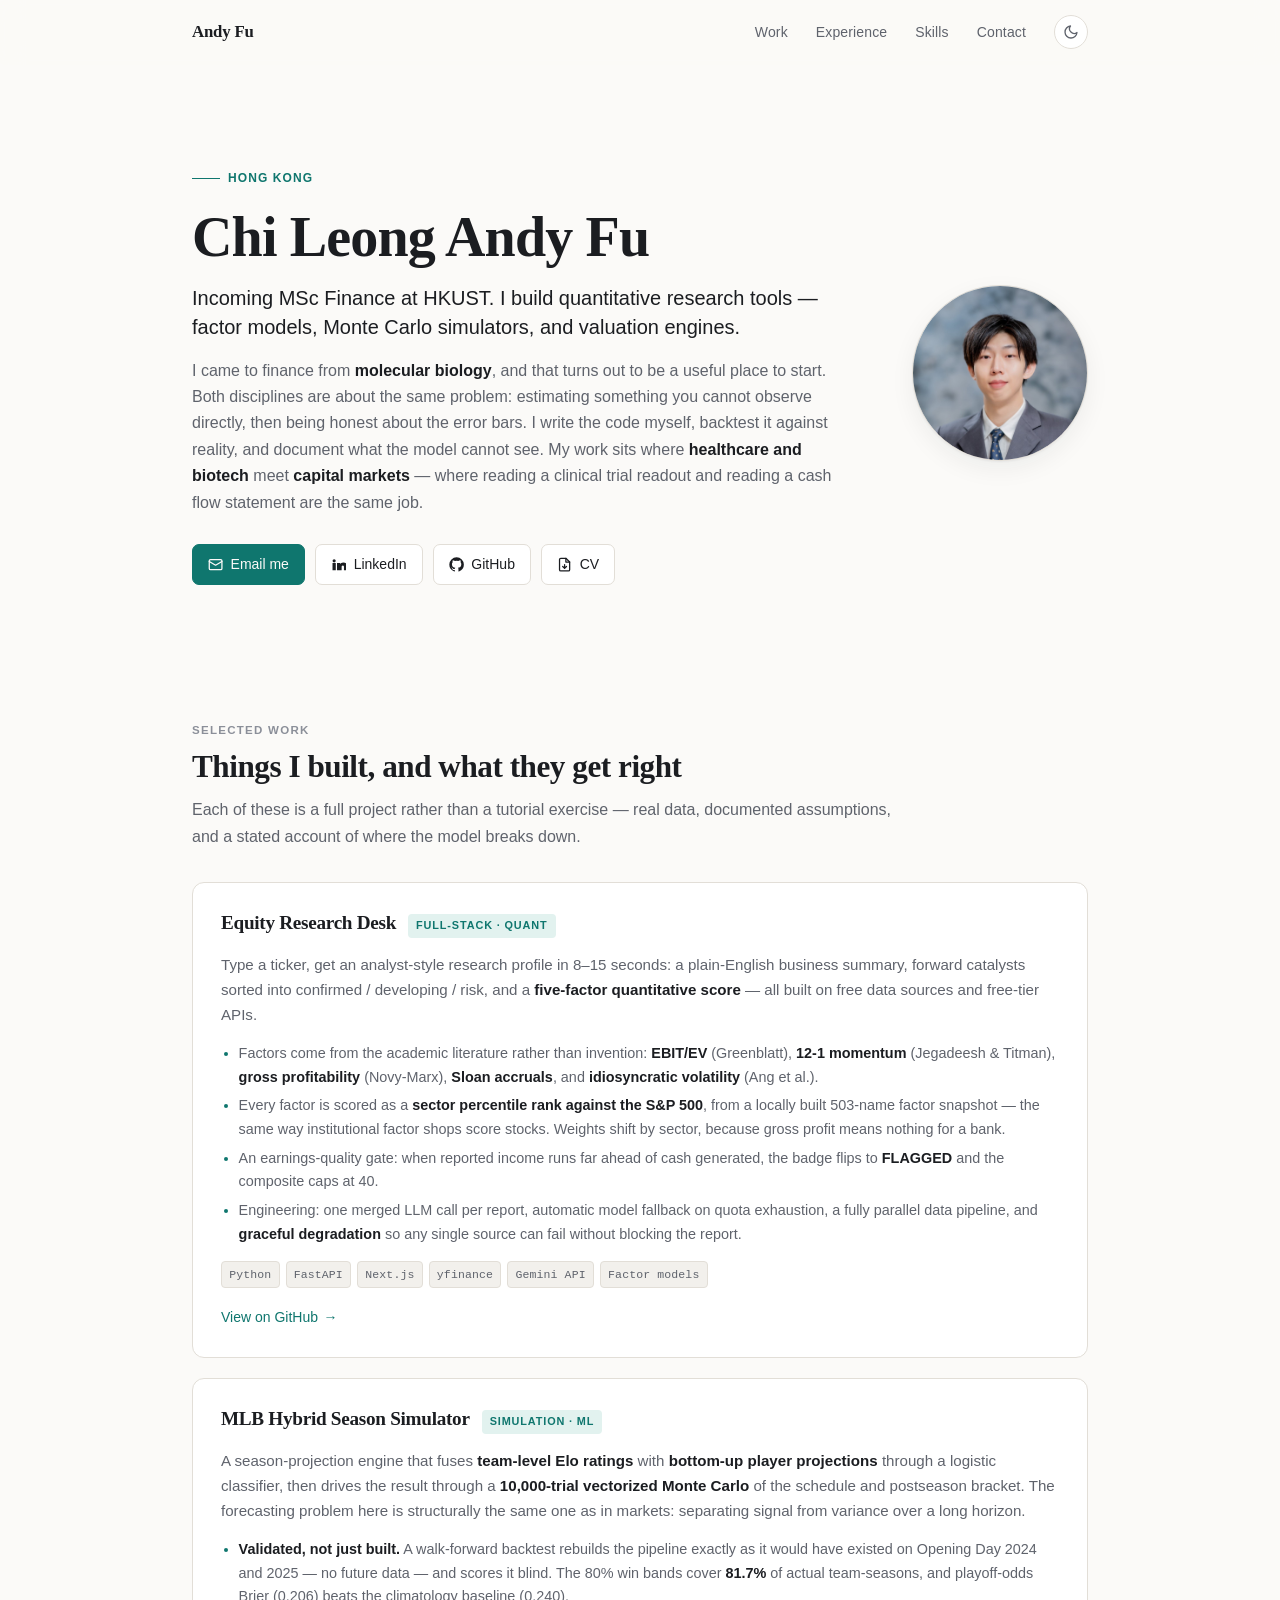
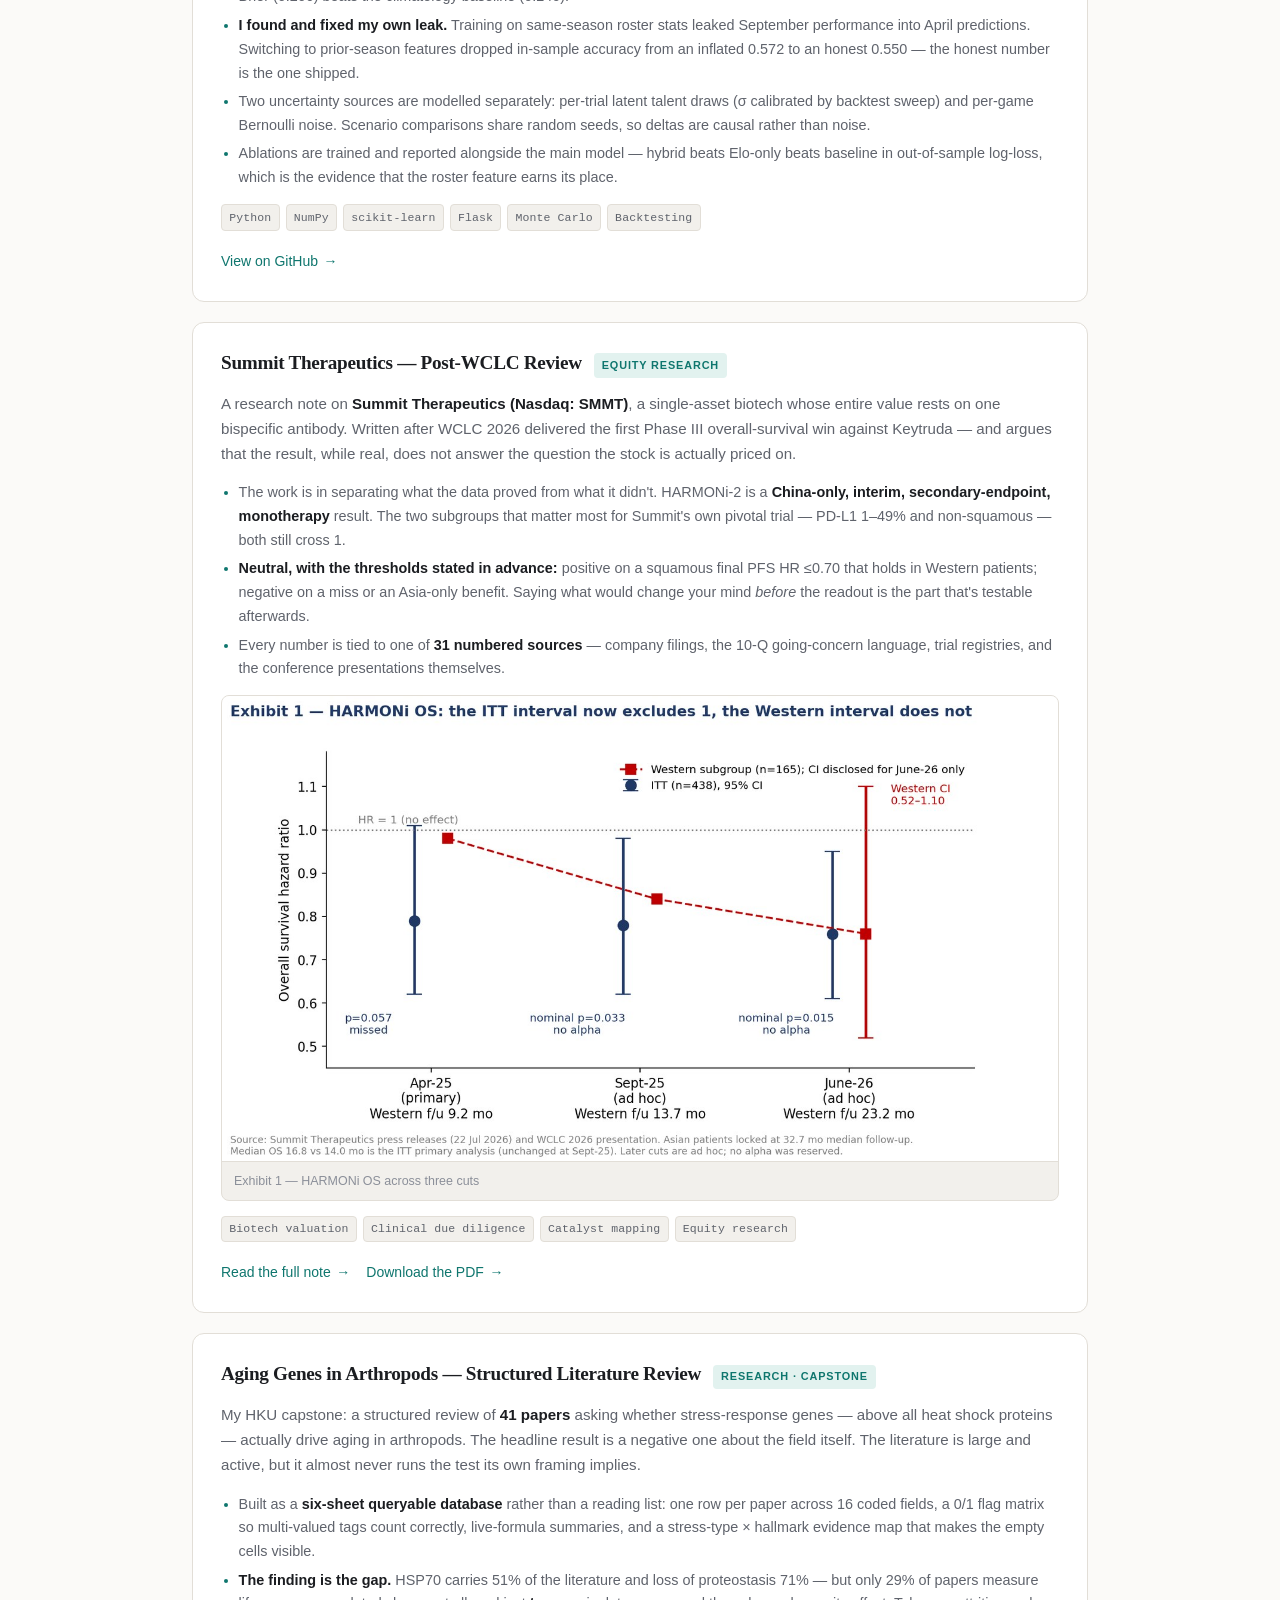
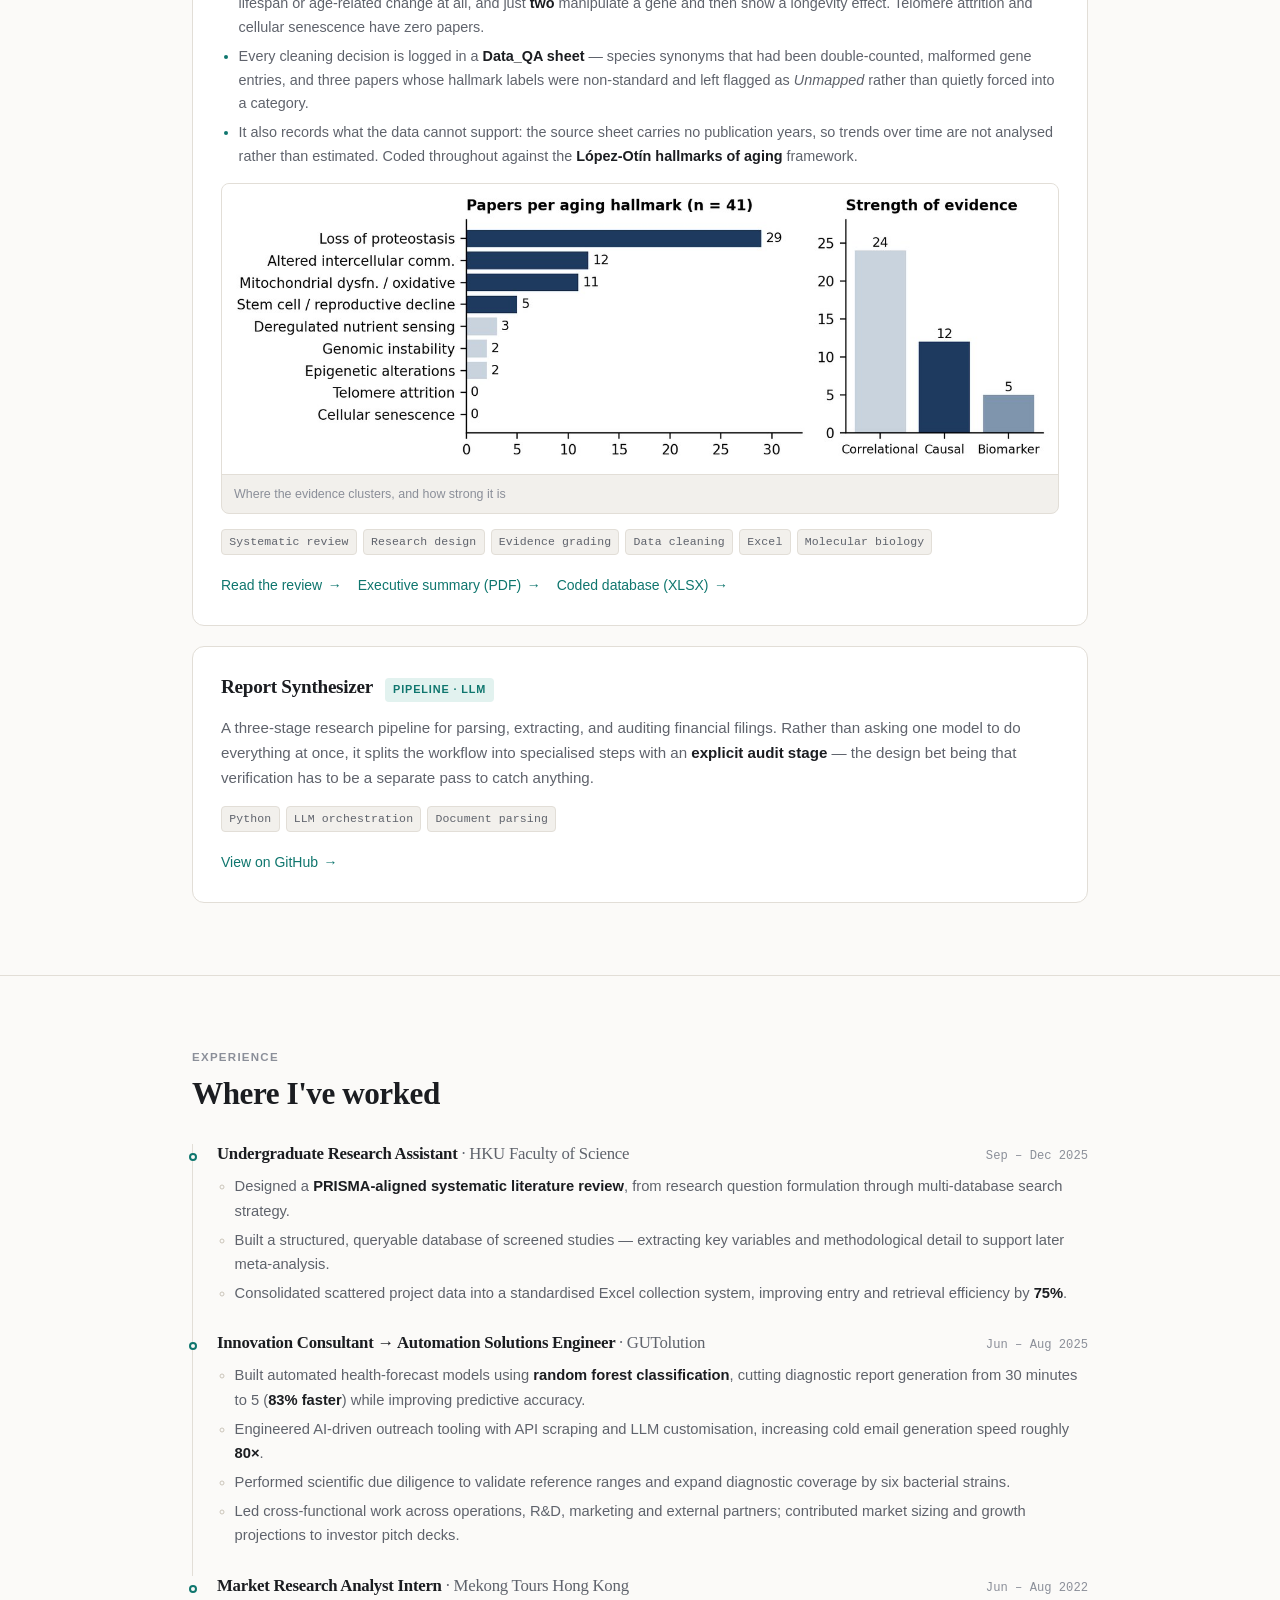
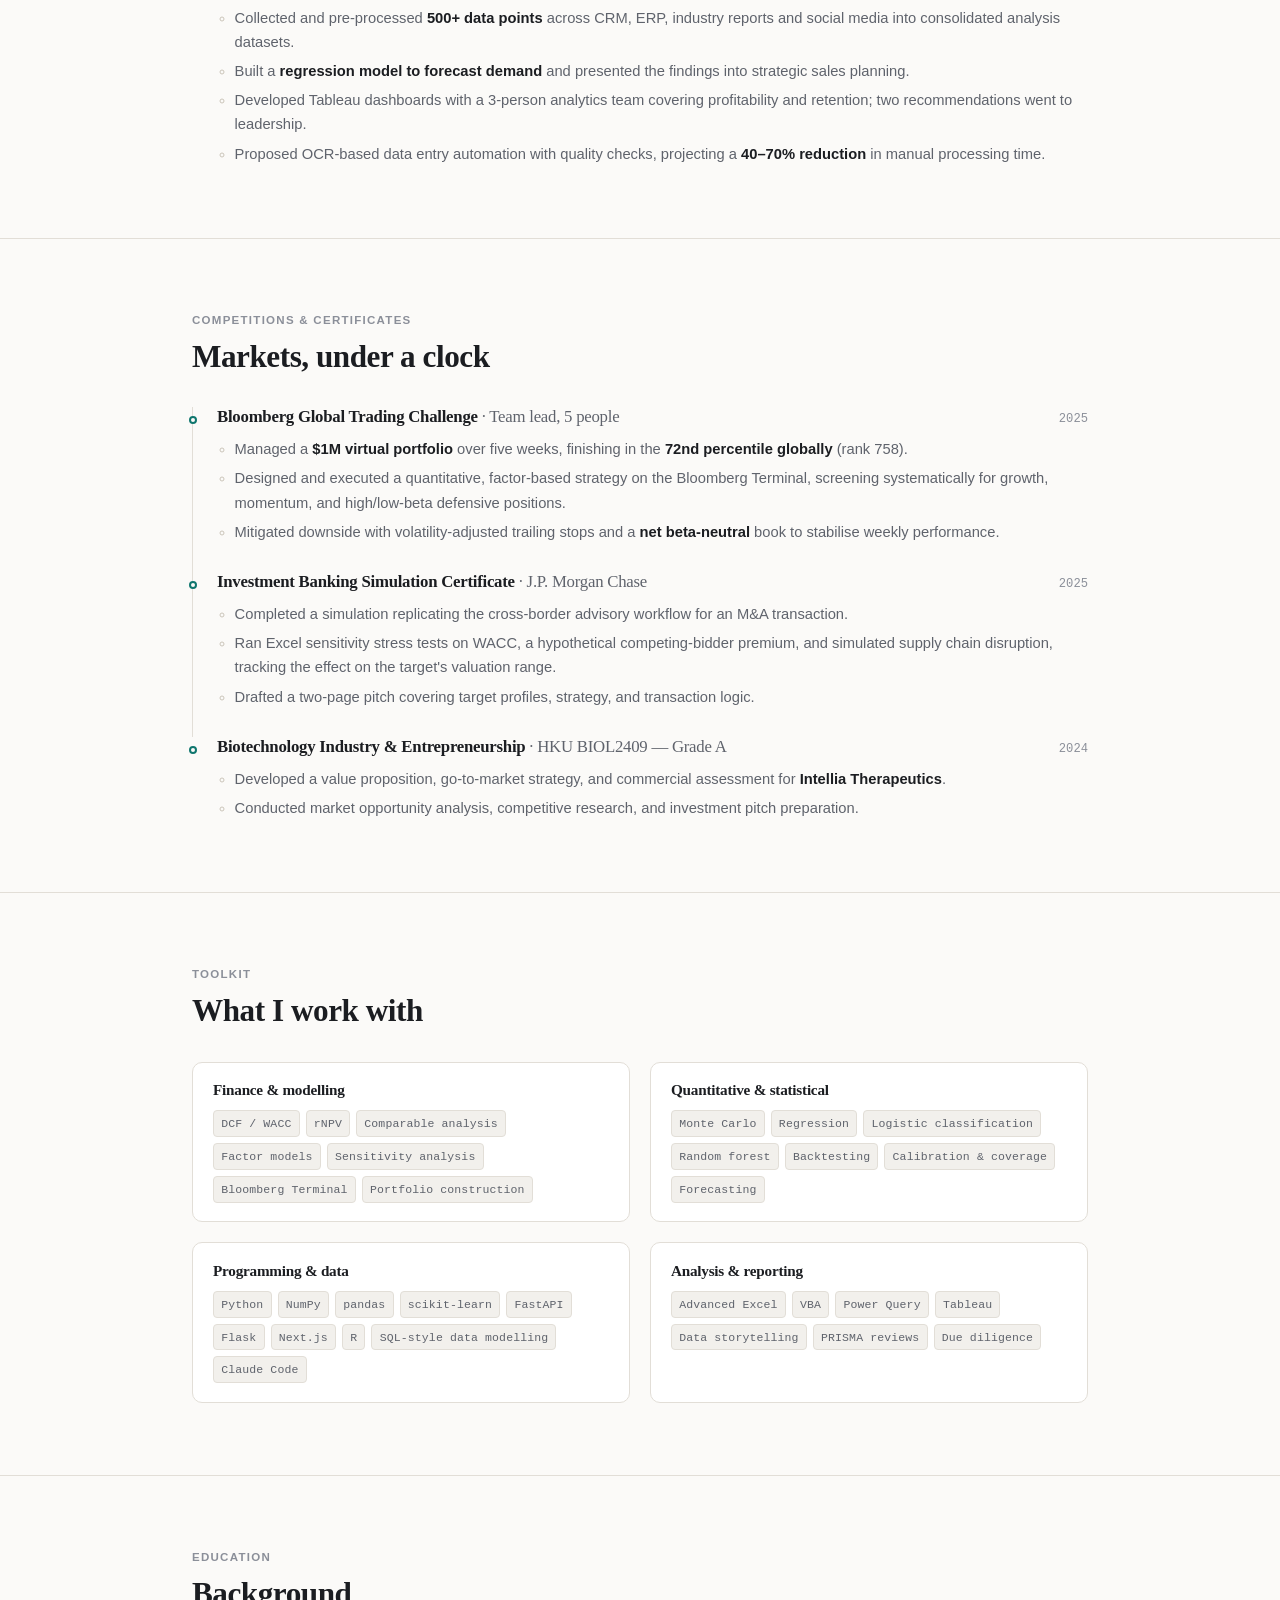
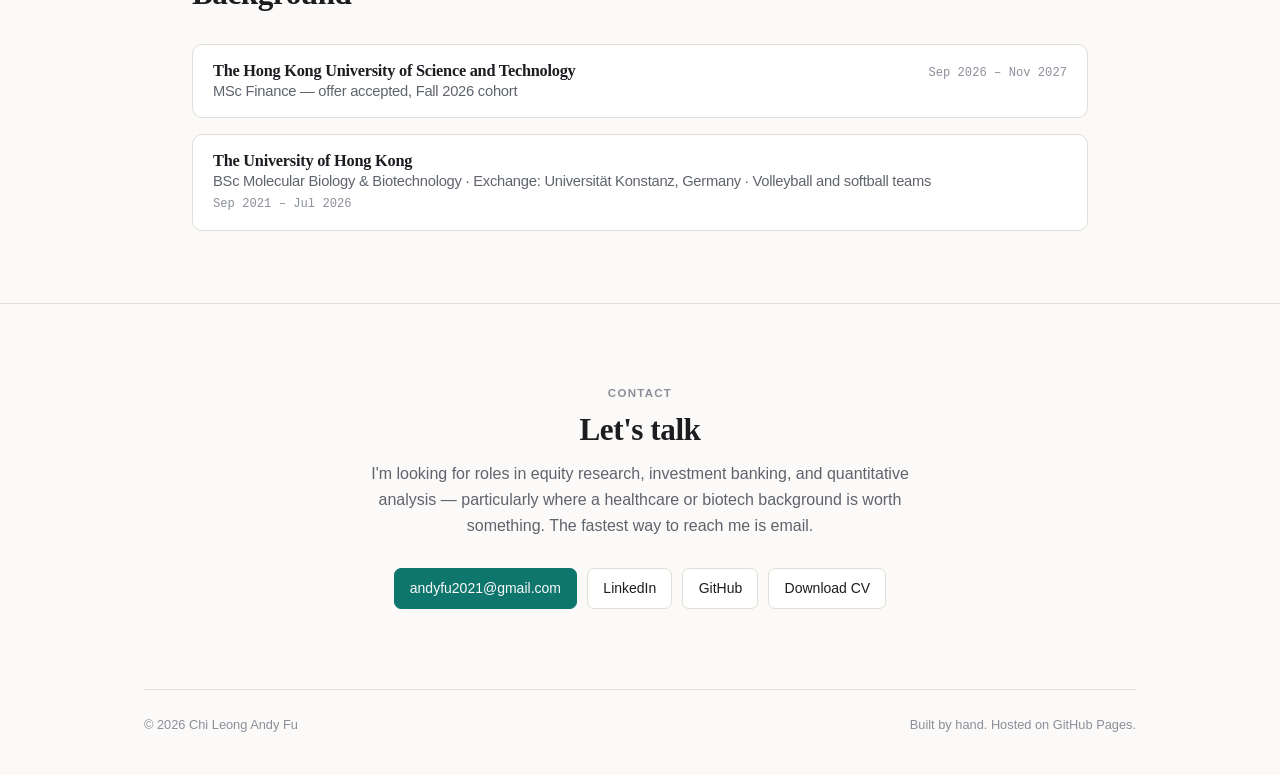
==== commit e2e2aa52: "Add the arthropod aging capstone to selected work The HKU capstone literature review joins the portf" ====
--- a/index.html
+++ b/index.html
@@ -157,6 +157,32 @@
 
         <article class="card reveal">
           <div class="card__head">
+            <h3 class="card__title"><a href="research/aging-genes-arthropods.html">Aging Genes in Arthropods — Structured Literature Review</a></h3>
+            <span class="card__kind">Research · Capstone</span>
+          </div>
+          <div class="card__body"><p>My HKU capstone: a structured review of <strong>41 papers</strong> asking whether stress-response genes — above all heat shock proteins — actually drive aging in arthropods. The headline result is a negative one about the field itself. The literature is large and active, but it almost never runs the test its own framing implies.</p></div>
+          <ul class="card__points">
+            <li>Built as a <strong>six-sheet queryable database</strong> rather than a reading list: one row per paper across 16 coded fields, a 0/1 flag matrix so multi-valued tags count correctly, live-formula summaries, and a stress-type × hallmark evidence map that makes the empty cells visible.</li>
+            <li><strong>The finding is the gap.</strong> HSP70 carries 51% of the literature and loss of proteostasis 71% — but only 29% of papers measure lifespan or age-related change at all, and just <strong>two</strong> manipulate a gene and then show a longevity effect. Telomere attrition and cellular senescence have zero papers.</li>
+            <li>Every cleaning decision is logged in a <strong>Data_QA sheet</strong> — species synonyms that had been double-counted, malformed gene entries, and three papers whose hallmark labels were non-standard and left flagged as <em>Unmapped</em> rather than quietly forced into a category.</li>
+            <li>It also records what the data cannot support: the source sheet carries no publication years, so trends over time are not analysed rather than estimated. Coded throughout against the <strong>López-Otín hallmarks of aging</strong> framework.</li>
+          </ul>
+          <div class="figure-single">
+            <figure class="card__figure">
+              <img src="assets/img/capstone-hallmarks.jpg" width="1400" height="486" loading="lazy" alt="Two charts: papers per aging hallmark, led by loss of proteostasis at 29 with telomere attrition and cellular senescence at zero; and papers by strength of evidence, 24 correlational against 12 causal and 5 biomarker">
+              <figcaption>Where the evidence clusters, and how strong it is</figcaption>
+            </figure>
+          </div>
+          <ul class="tags"><li>Systematic review</li><li>Research design</li><li>Evidence grading</li><li>Data cleaning</li><li>Excel</li><li>Molecular biology</li></ul>
+          <div class="card__links">
+            <a href="research/aging-genes-arthropods.html">Read the review</a>
+            <a href="assets/files/Andy_Fu_Capstone_Executive_Summary.pdf">Executive summary (PDF)</a>
+            <a href="assets/files/Andy_Fu_Capstone_LitReview_Database.xlsx">Coded database (XLSX)</a>
+          </div>
+        </article>
+
+        <article class="card reveal">
+          <div class="card__head">
             <h3 class="card__title"><a href="https://github.com/andyfuuu25/reportsynthesizer" target="_blank" rel="noopener">Report Synthesizer</a></h3>
             <span class="card__kind">Pipeline · LLM</span>
           </div>
--- a/assets/css/style.css
+++ b/assets/css/style.css
@@ -769,3 +769,33 @@
 @media (prefers-color-scheme: dark) {
   :root:not([data-theme="light"]) .prose figure img { opacity: .93; }
 }
+
+/* Headline figures at the top of a research note: a table written with an
+   empty header row, rendered as big numbers rather than a data grid. */
+.prose .stat-table {
+  width: 100%;
+  min-width: 0;
+  border-collapse: collapse;
+  margin: 1.75rem 0;
+  border: 1px solid var(--border);
+  border-radius: 10px;
+  background: var(--bg-elevated);
+  overflow: hidden;
+}
+.prose .stat-table td {
+  padding: .7rem 1rem;
+  border-bottom: 1px solid var(--border);
+  vertical-align: baseline;
+  color: var(--text-muted);
+}
+.prose .stat-table tr:last-child td { border-bottom: 0; }
+.prose .stat-table td:first-child {
+  width: 1%;
+  white-space: nowrap;
+  padding-right: 1.25rem;
+  font-family: var(--font-display);
+  font-size: 1.45rem;
+  line-height: 1.15;
+  color: var(--accent);
+}
+.prose .stat-table td:first-child strong { color: inherit; font-weight: 600; }
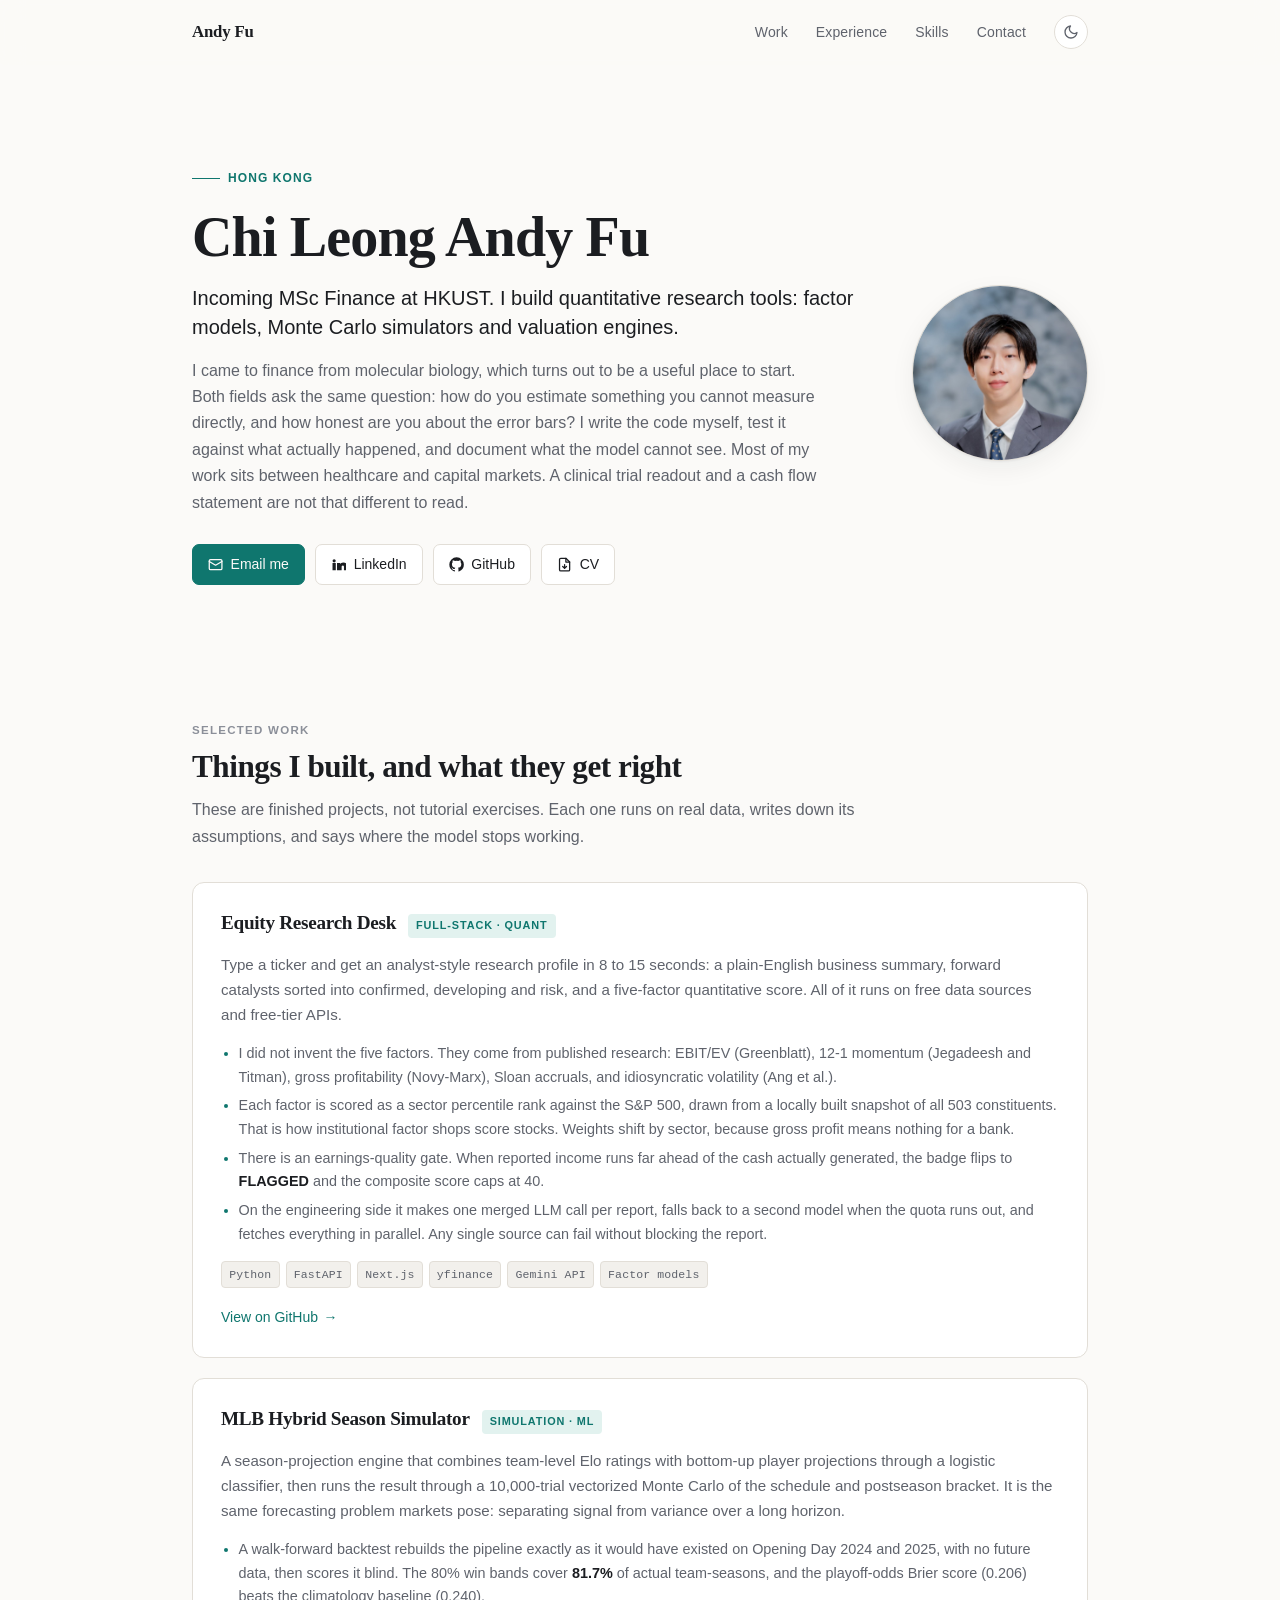
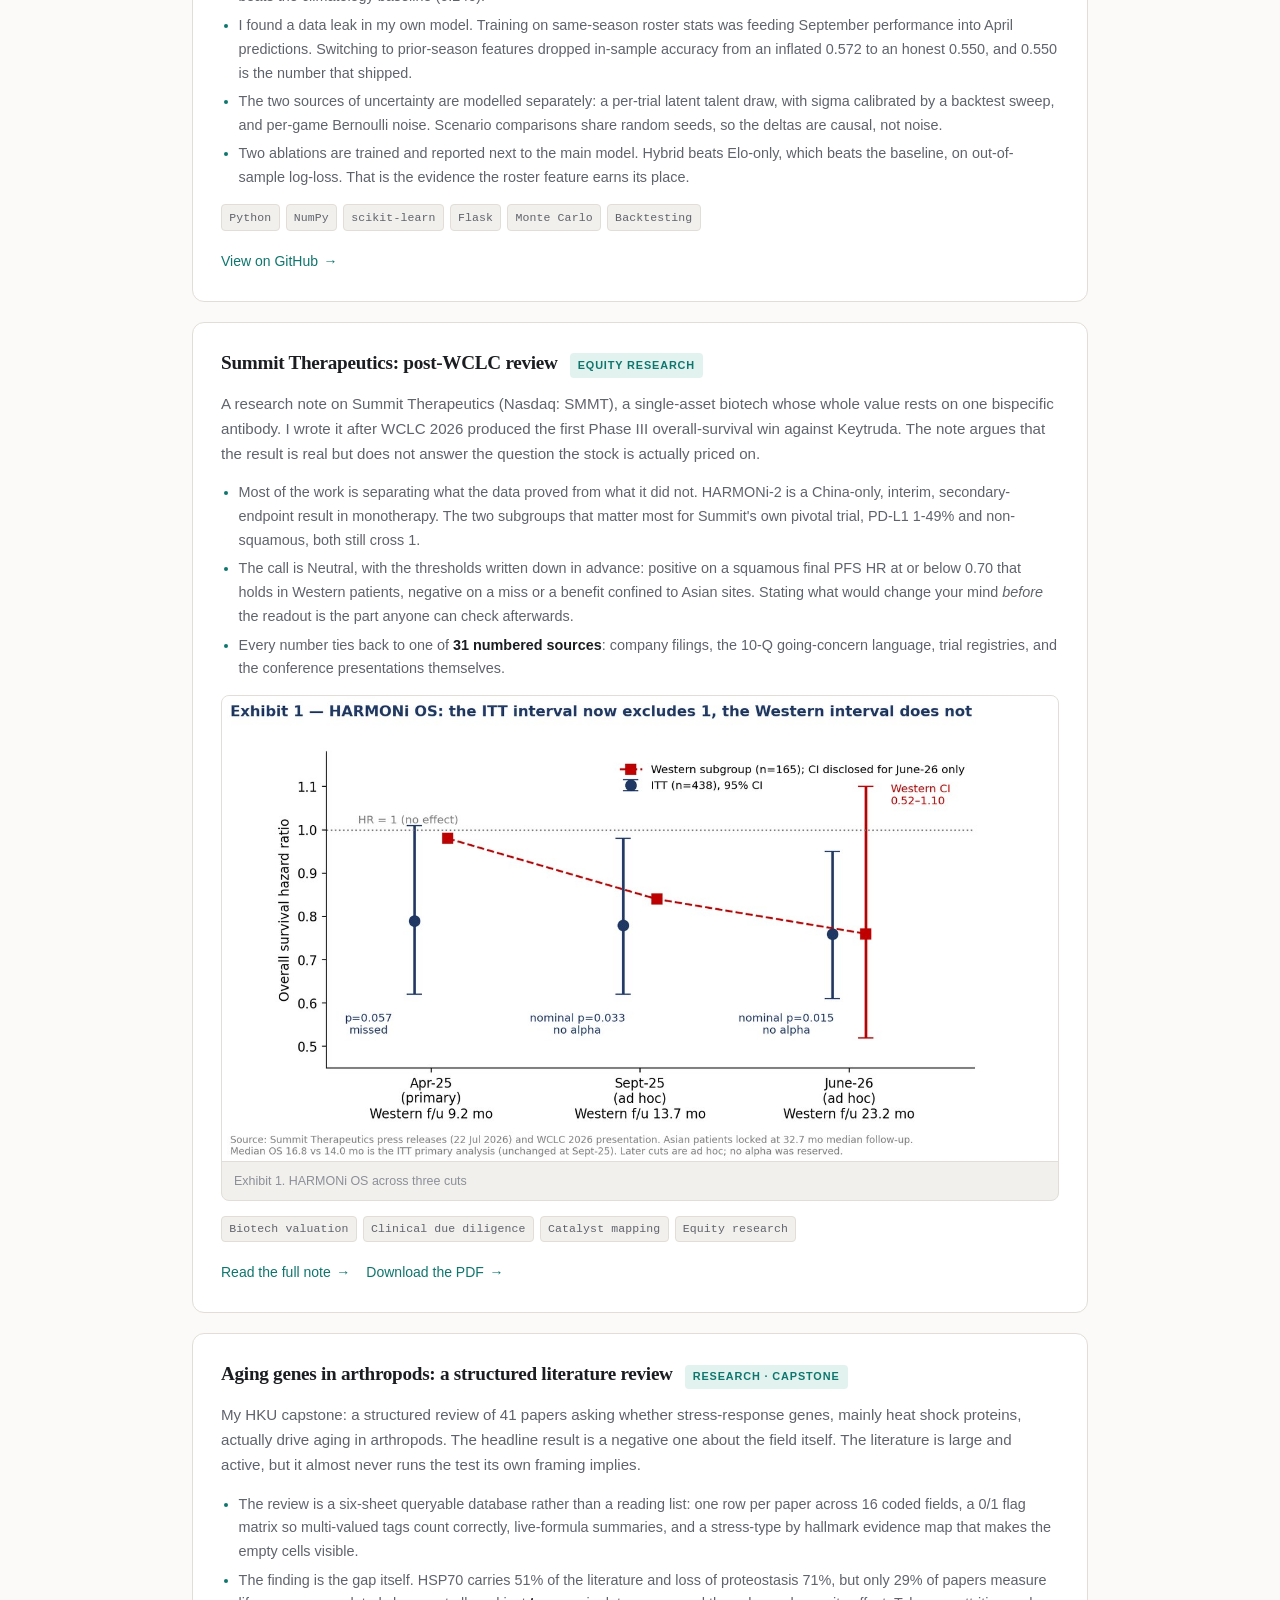
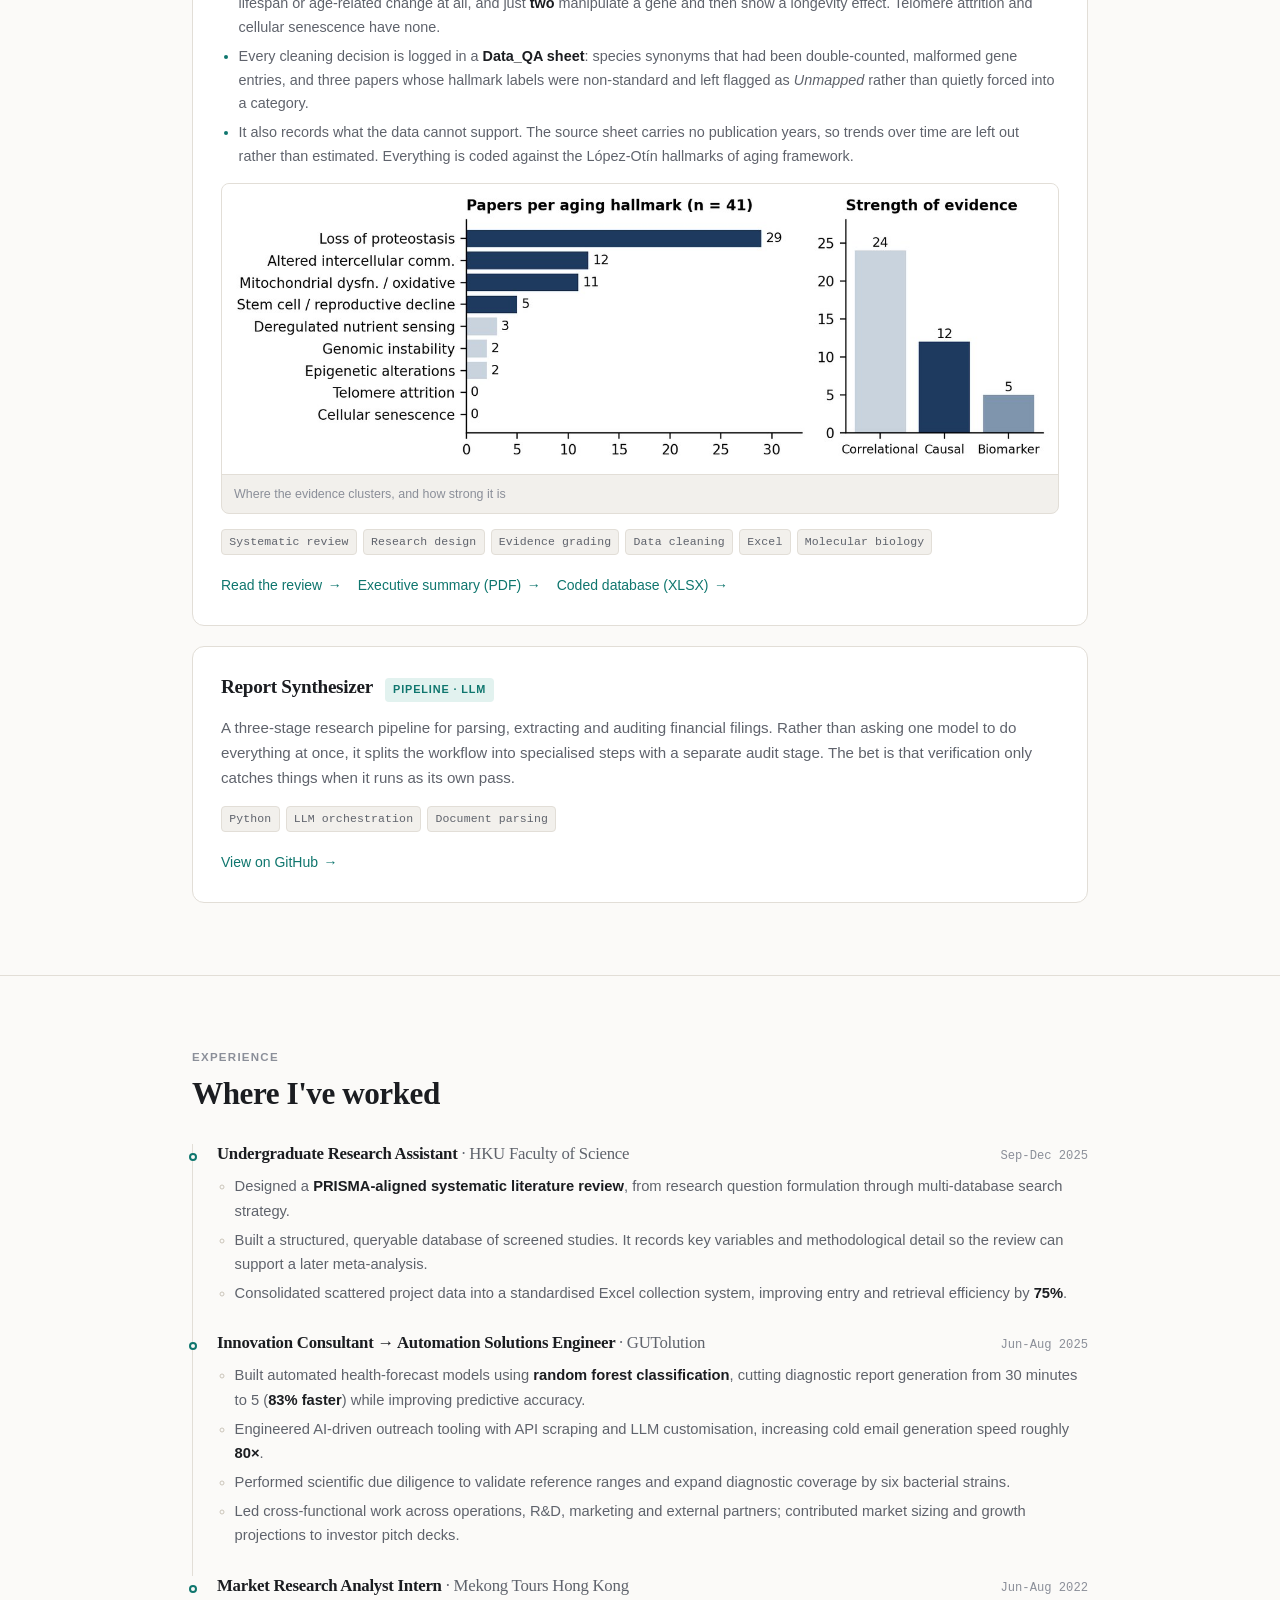
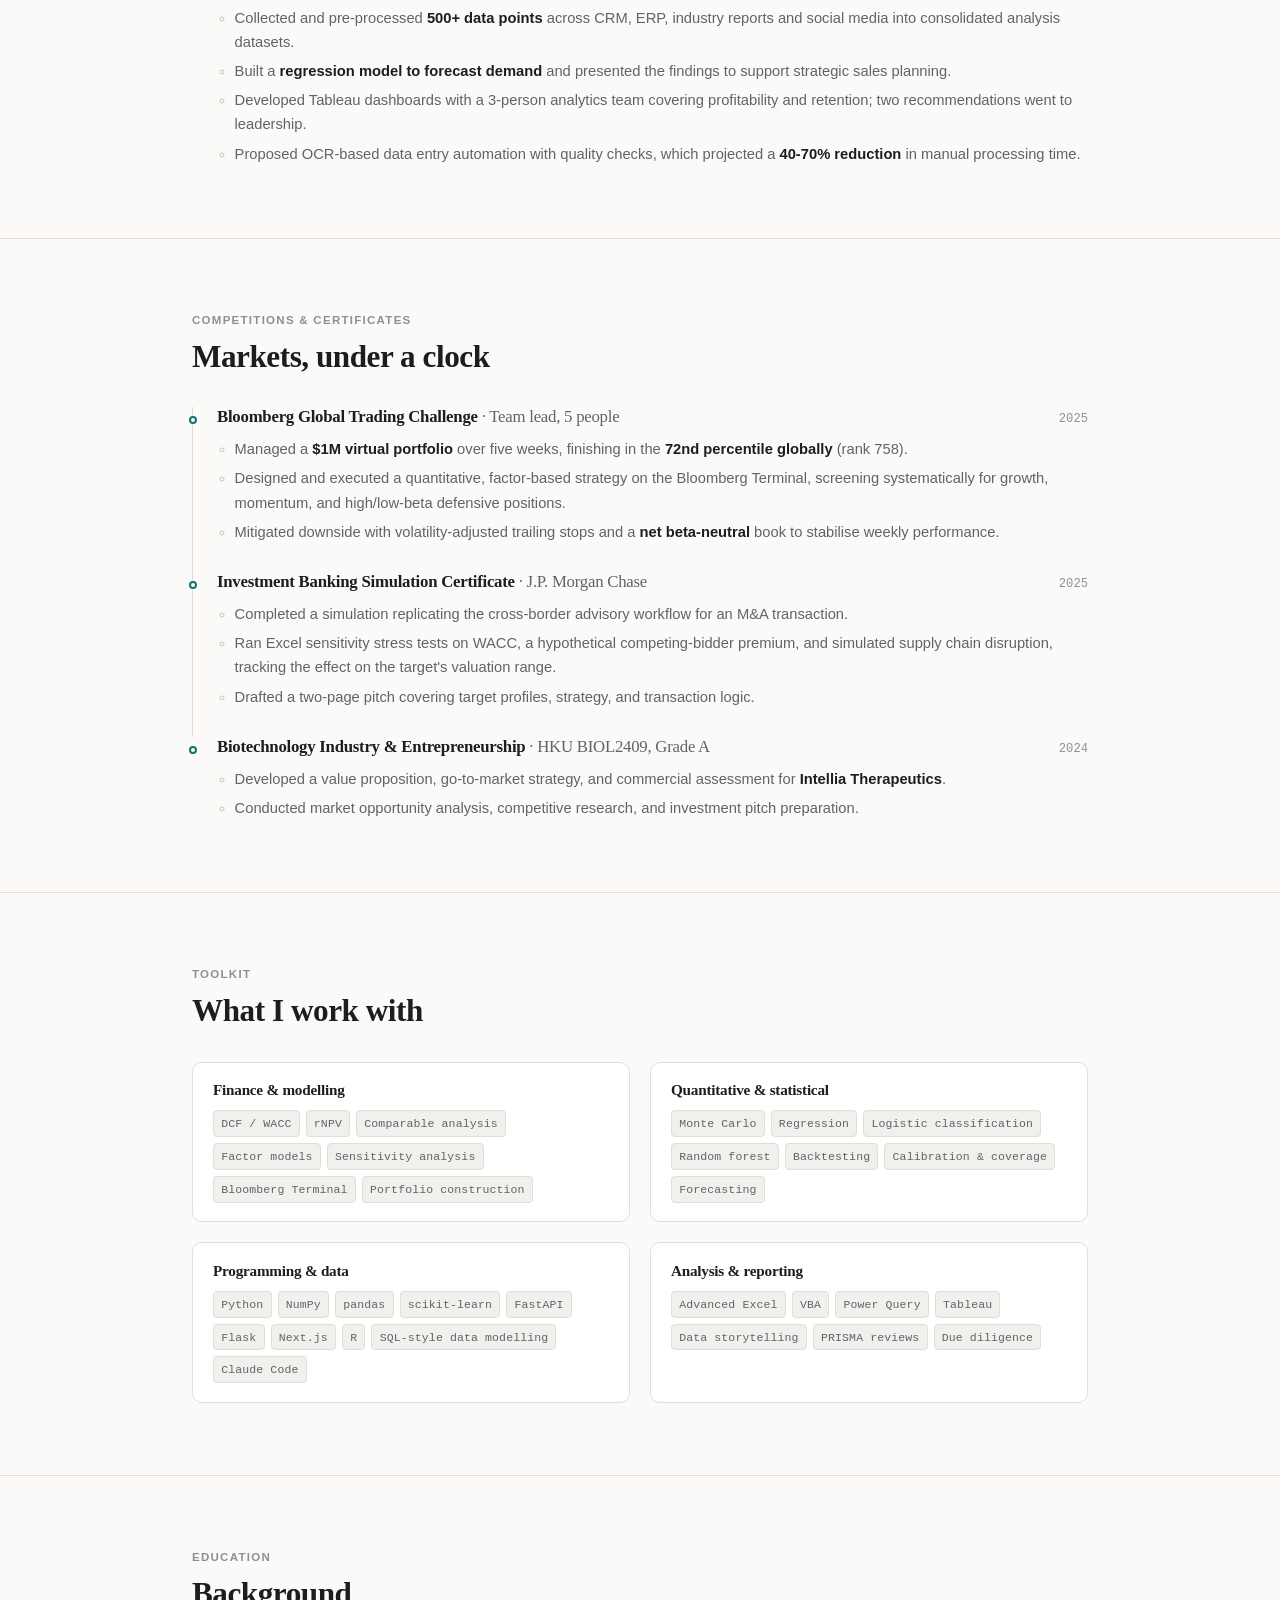
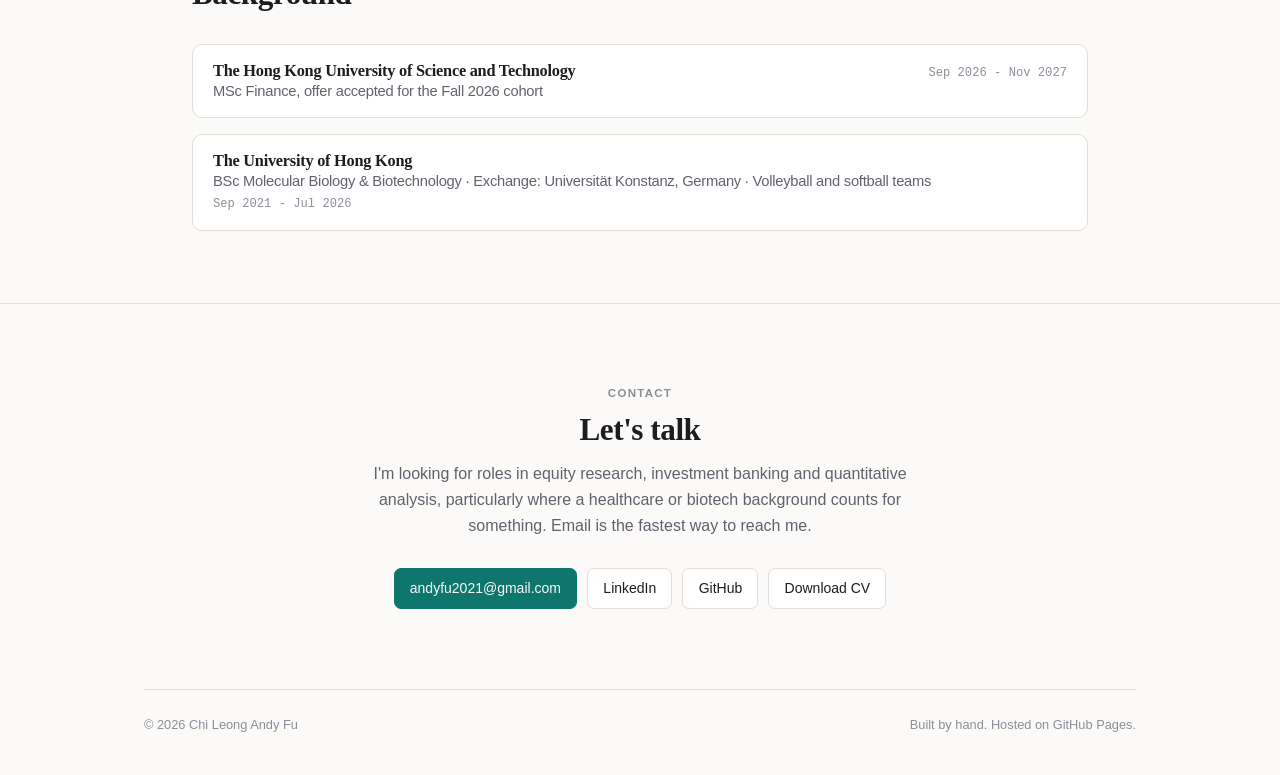
==== commit d422b730: "Strip AI writing tells from the site copy Ran the portfolio copy against the Wikipedia "signs of AI " ====
--- a/index.html
+++ b/index.html
@@ -3,13 +3,13 @@
 <head>
 <meta charset="utf-8">
 <meta name="viewport" content="width=device-width, initial-scale=1">
-<title>Andy Fu — Quantitative Research &amp; Finance</title>
-<meta name="description" content="Andy Fu (Fu Chi Leong) — incoming MSc Finance at HKUST. Portfolio of quantitative research tools, equity research, and simulation projects.">
+<title>Andy Fu | Quantitative Research and Finance</title>
+<meta name="description" content="Andy Fu (Fu Chi Leong), incoming MSc Finance at HKUST. Portfolio of quantitative research tools, equity research and simulation projects.">
 <meta name="author" content="Chi Leong Andy Fu">
 
 <meta property="og:type" content="website">
-<meta property="og:title" content="Andy Fu — Quantitative Research &amp; Finance">
-<meta property="og:description" content="Andy Fu (Fu Chi Leong) — incoming MSc Finance at HKUST. Portfolio of quantitative research tools, equity research, and simulation projects.">
+<meta property="og:title" content="Andy Fu | Quantitative Research and Finance">
+<meta property="og:description" content="Andy Fu (Fu Chi Leong), incoming MSc Finance at HKUST. Portfolio of quantitative research tools, equity research and simulation projects.">
 <meta property="og:url" content="https://andyfuuu25.github.io/">
 <meta property="og:image" content="https://andyfuuu25.github.io/assets/img/headshot.jpg">
 <meta name="twitter:card" content="summary">
@@ -60,8 +60,8 @@
       <div>
         <span class="hero__eyebrow">Hong Kong</span>
         <h1 class="hero__name">Chi Leong Andy Fu</h1>
-        <p class="hero__tagline">Incoming MSc Finance at HKUST. I build quantitative research tools — factor models, Monte Carlo simulators, and valuation engines.</p>
-        <div class="hero__bio"><p>I came to finance from <strong>molecular biology</strong>, and that turns out to be a useful place to start. Both disciplines are about the same problem: estimating something you cannot observe directly, then being honest about the error bars. I write the code myself, backtest it against reality, and document what the model cannot see. My work sits where <strong>healthcare and biotech</strong> meet <strong>capital markets</strong> — where reading a clinical trial readout and reading a cash flow statement are the same job.</p></div>
+        <p class="hero__tagline">Incoming MSc Finance at HKUST. I build quantitative research tools: factor models, Monte Carlo simulators and valuation engines.</p>
+        <div class="hero__bio"><p>I came to finance from molecular biology, which turns out to be a useful place to start. Both fields ask the same question: how do you estimate something you cannot measure directly, and how honest are you about the error bars? I write the code myself, test it against what actually happened, and document what the model cannot see. Most of my work sits between healthcare and capital markets. A clinical trial readout and a cash flow statement are not that different to read.</p></div>
         <div class="actions">
           <a class="btn btn--primary" href="mailto:andyfu2021@gmail.com">
             <svg viewBox="0 0 24 24" fill="none" stroke="currentColor" stroke-width="2" stroke-linecap="round" stroke-linejoin="round" aria-hidden="true"><rect x="2" y="4" width="20" height="16" rx="2"/><path d="m22 7-10 6L2 7"/></svg>
@@ -91,7 +91,7 @@
       <div class="section__head reveal">
         <span class="section__label">Selected work</span>
         <h2 class="section__title">Things I built, and what they get right</h2>
-        <p class="section__intro">Each of these is a full project rather than a tutorial exercise — real data, documented assumptions, and a stated account of where the model breaks down.</p>
+        <p class="section__intro">These are finished projects, not tutorial exercises. Each one runs on real data, writes down its assumptions, and says where the model stops working.</p>
       </div>
       <div class="projects">
 
@@ -100,12 +100,12 @@
             <h3 class="card__title"><a href="https://github.com/andyfuuu25/equity-research-desk" target="_blank" rel="noopener">Equity Research Desk</a></h3>
             <span class="card__kind">Full-stack · Quant</span>
           </div>
-          <div class="card__body"><p>Type a ticker, get an analyst-style research profile in 8–15 seconds: a plain-English business summary, forward catalysts sorted into confirmed / developing / risk, and a <strong>five-factor quantitative score</strong> — all built on free data sources and free-tier APIs.</p></div>
+          <div class="card__body"><p>Type a ticker and get an analyst-style research profile in 8 to 15 seconds: a plain-English business summary, forward catalysts sorted into confirmed, developing and risk, and a five-factor quantitative score. All of it runs on free data sources and free-tier APIs.</p></div>
           <ul class="card__points">
-            <li>Factors come from the academic literature rather than invention: <strong>EBIT/EV</strong> (Greenblatt), <strong>12-1 momentum</strong> (Jegadeesh &amp; Titman), <strong>gross profitability</strong> (Novy-Marx), <strong>Sloan accruals</strong>, and <strong>idiosyncratic volatility</strong> (Ang et al.).</li>
-            <li>Every factor is scored as a <strong>sector percentile rank against the S&amp;P 500</strong>, from a locally built 503-name factor snapshot — the same way institutional factor shops score stocks. Weights shift by sector, because gross profit means nothing for a bank.</li>
-            <li>An earnings-quality gate: when reported income runs far ahead of cash generated, the badge flips to <strong>FLAGGED</strong> and the composite caps at 40.</li>
-            <li>Engineering: one merged LLM call per report, automatic model fallback on quota exhaustion, a fully parallel data pipeline, and <strong>graceful degradation</strong> so any single source can fail without blocking the report.</li>
+            <li>I did not invent the five factors. They come from published research: EBIT/EV (Greenblatt), 12-1 momentum (Jegadeesh and Titman), gross profitability (Novy-Marx), Sloan accruals, and idiosyncratic volatility (Ang et al.).</li>
+            <li>Each factor is scored as a sector percentile rank against the S&amp;P 500, drawn from a locally built snapshot of all 503 constituents. That is how institutional factor shops score stocks. Weights shift by sector, because gross profit means nothing for a bank.</li>
+            <li>There is an earnings-quality gate. When reported income runs far ahead of the cash actually generated, the badge flips to <strong>FLAGGED</strong> and the composite score caps at 40.</li>
+            <li>On the engineering side it makes one merged LLM call per report, falls back to a second model when the quota runs out, and fetches everything in parallel. Any single source can fail without blocking the report.</li>
           </ul>
           <ul class="tags"><li>Python</li><li>FastAPI</li><li>Next.js</li><li>yfinance</li><li>Gemini API</li><li>Factor models</li></ul>
           <div class="card__links">
@@ -118,12 +118,12 @@
             <h3 class="card__title"><a href="https://github.com/andyfuuu25/2026-MLB-Monte-Carlo-Simulation-Project" target="_blank" rel="noopener">MLB Hybrid Season Simulator</a></h3>
             <span class="card__kind">Simulation · ML</span>
           </div>
-          <div class="card__body"><p>A season-projection engine that fuses <strong>team-level Elo ratings</strong> with <strong>bottom-up player projections</strong> through a logistic classifier, then drives the result through a <strong>10,000-trial vectorized Monte Carlo</strong> of the schedule and postseason bracket. The forecasting problem here is structurally the same one as in markets: separating signal from variance over a long horizon.</p></div>
+          <div class="card__body"><p>A season-projection engine that combines team-level Elo ratings with bottom-up player projections through a logistic classifier, then runs the result through a 10,000-trial vectorized Monte Carlo of the schedule and postseason bracket. It is the same forecasting problem markets pose: separating signal from variance over a long horizon.</p></div>
           <ul class="card__points">
-            <li><strong>Validated, not just built.</strong> A walk-forward backtest rebuilds the pipeline exactly as it would have existed on Opening Day 2024 and 2025 — no future data — and scores it blind. The 80% win bands cover <strong>81.7%</strong> of actual team-seasons, and playoff-odds Brier (0.206) beats the climatology baseline (0.240).</li>
-            <li><strong>I found and fixed my own leak.</strong> Training on same-season roster stats leaked September performance into April predictions. Switching to prior-season features dropped in-sample accuracy from an inflated 0.572 to an honest 0.550 — the honest number is the one shipped.</li>
-            <li>Two uncertainty sources are modelled separately: per-trial latent talent draws (σ calibrated by backtest sweep) and per-game Bernoulli noise. Scenario comparisons share random seeds, so deltas are causal rather than noise.</li>
-            <li>Ablations are trained and reported alongside the main model — hybrid beats Elo-only beats baseline in out-of-sample log-loss, which is the evidence that the roster feature earns its place.</li>
+            <li>A walk-forward backtest rebuilds the pipeline exactly as it would have existed on Opening Day 2024 and 2025, with no future data, then scores it blind. The 80% win bands cover <strong>81.7%</strong> of actual team-seasons, and the playoff-odds Brier score (0.206) beats the climatology baseline (0.240).</li>
+            <li>I found a data leak in my own model. Training on same-season roster stats was feeding September performance into April predictions. Switching to prior-season features dropped in-sample accuracy from an inflated 0.572 to an honest 0.550, and 0.550 is the number that shipped.</li>
+            <li>The two sources of uncertainty are modelled separately: a per-trial latent talent draw, with sigma calibrated by a backtest sweep, and per-game Bernoulli noise. Scenario comparisons share random seeds, so the deltas are causal, not noise.</li>
+            <li>Two ablations are trained and reported next to the main model. Hybrid beats Elo-only, which beats the baseline, on out-of-sample log-loss. That is the evidence the roster feature earns its place.</li>
           </ul>
           <ul class="tags"><li>Python</li><li>NumPy</li><li>scikit-learn</li><li>Flask</li><li>Monte Carlo</li><li>Backtesting</li></ul>
           <div class="card__links">
@@ -133,19 +133,19 @@
 
         <article class="card reveal">
           <div class="card__head">
-            <h3 class="card__title"><a href="research/summit-therapeutics.html">Summit Therapeutics — Post-WCLC Review</a></h3>
+            <h3 class="card__title"><a href="research/summit-therapeutics.html">Summit Therapeutics: post-WCLC review</a></h3>
             <span class="card__kind">Equity research</span>
           </div>
-          <div class="card__body"><p>A research note on <strong>Summit Therapeutics (Nasdaq: SMMT)</strong>, a single-asset biotech whose entire value rests on one bispecific antibody. Written after WCLC 2026 delivered the first Phase III overall-survival win against Keytruda — and argues that the result, while real, does not answer the question the stock is actually priced on.</p></div>
+          <div class="card__body"><p>A research note on Summit Therapeutics (Nasdaq: SMMT), a single-asset biotech whose whole value rests on one bispecific antibody. I wrote it after WCLC 2026 produced the first Phase III overall-survival win against Keytruda. The note argues that the result is real but does not answer the question the stock is actually priced on.</p></div>
           <ul class="card__points">
-            <li>The work is in separating what the data proved from what it didn&#x27;t. HARMONi-2 is a <strong>China-only, interim, secondary-endpoint, monotherapy</strong> result. The two subgroups that matter most for Summit&#x27;s own pivotal trial — PD-L1 1–49% and non-squamous — both still cross 1.</li>
-            <li><strong>Neutral, with the thresholds stated in advance:</strong> positive on a squamous final PFS HR ≤0.70 that holds in Western patients; negative on a miss or an Asia-only benefit. Saying what would change your mind <em>before</em> the readout is the part that&#x27;s testable afterwards.</li>
-            <li>Every number is tied to one of <strong>31 numbered sources</strong> — company filings, the 10-Q going-concern language, trial registries, and the conference presentations themselves.</li>
+            <li>Most of the work is separating what the data proved from what it did not. HARMONi-2 is a China-only, interim, secondary-endpoint result in monotherapy. The two subgroups that matter most for Summit&#x27;s own pivotal trial, PD-L1 1-49% and non-squamous, both still cross 1.</li>
+            <li>The call is Neutral, with the thresholds written down in advance: positive on a squamous final PFS HR at or below 0.70 that holds in Western patients, negative on a miss or a benefit confined to Asian sites. Stating what would change your mind <em>before</em> the readout is the part anyone can check afterwards.</li>
+            <li>Every number ties back to one of <strong>31 numbered sources</strong>: company filings, the 10-Q going-concern language, trial registries, and the conference presentations themselves.</li>
           </ul>
           <div class="figure-single">
             <figure class="card__figure">
               <img src="assets/img/smmt-exhibit1.jpg" width="1400" height="778" loading="lazy" alt="Exhibit 1: HARMONi overall survival hazard ratios across three data cuts, showing the ITT interval excluding 1 while the Western subgroup interval does not">
-              <figcaption>Exhibit 1 — HARMONi OS across three cuts</figcaption>
+              <figcaption>Exhibit 1. HARMONi OS across three cuts</figcaption>
             </figure>
           </div>
           <ul class="tags"><li>Biotech valuation</li><li>Clinical due diligence</li><li>Catalyst mapping</li><li>Equity research</li></ul>
@@ -157,15 +157,15 @@
 
         <article class="card reveal">
           <div class="card__head">
-            <h3 class="card__title"><a href="research/aging-genes-arthropods.html">Aging Genes in Arthropods — Structured Literature Review</a></h3>
+            <h3 class="card__title"><a href="research/aging-genes-arthropods.html">Aging genes in arthropods: a structured literature review</a></h3>
             <span class="card__kind">Research · Capstone</span>
           </div>
-          <div class="card__body"><p>My HKU capstone: a structured review of <strong>41 papers</strong> asking whether stress-response genes — above all heat shock proteins — actually drive aging in arthropods. The headline result is a negative one about the field itself. The literature is large and active, but it almost never runs the test its own framing implies.</p></div>
+          <div class="card__body"><p>My HKU capstone: a structured review of 41 papers asking whether stress-response genes, mainly heat shock proteins, actually drive aging in arthropods. The headline result is a negative one about the field itself. The literature is large and active, but it almost never runs the test its own framing implies.</p></div>
           <ul class="card__points">
-            <li>Built as a <strong>six-sheet queryable database</strong> rather than a reading list: one row per paper across 16 coded fields, a 0/1 flag matrix so multi-valued tags count correctly, live-formula summaries, and a stress-type × hallmark evidence map that makes the empty cells visible.</li>
-            <li><strong>The finding is the gap.</strong> HSP70 carries 51% of the literature and loss of proteostasis 71% — but only 29% of papers measure lifespan or age-related change at all, and just <strong>two</strong> manipulate a gene and then show a longevity effect. Telomere attrition and cellular senescence have zero papers.</li>
-            <li>Every cleaning decision is logged in a <strong>Data_QA sheet</strong> — species synonyms that had been double-counted, malformed gene entries, and three papers whose hallmark labels were non-standard and left flagged as <em>Unmapped</em> rather than quietly forced into a category.</li>
-            <li>It also records what the data cannot support: the source sheet carries no publication years, so trends over time are not analysed rather than estimated. Coded throughout against the <strong>López-Otín hallmarks of aging</strong> framework.</li>
+            <li>The review is a six-sheet queryable database rather than a reading list: one row per paper across 16 coded fields, a 0/1 flag matrix so multi-valued tags count correctly, live-formula summaries, and a stress-type by hallmark evidence map that makes the empty cells visible.</li>
+            <li>The finding is the gap itself. HSP70 carries 51% of the literature and loss of proteostasis 71%, but only 29% of papers measure lifespan or age-related change at all, and just <strong>two</strong> manipulate a gene and then show a longevity effect. Telomere attrition and cellular senescence have none.</li>
+            <li>Every cleaning decision is logged in a <strong>Data_QA sheet</strong>: species synonyms that had been double-counted, malformed gene entries, and three papers whose hallmark labels were non-standard and left flagged as <em>Unmapped</em> rather than quietly forced into a category.</li>
+            <li>It also records what the data cannot support. The source sheet carries no publication years, so trends over time are left out rather than estimated. Everything is coded against the López-Otín hallmarks of aging framework.</li>
           </ul>
           <div class="figure-single">
             <figure class="card__figure">
@@ -186,7 +186,7 @@
             <h3 class="card__title"><a href="https://github.com/andyfuuu25/reportsynthesizer" target="_blank" rel="noopener">Report Synthesizer</a></h3>
             <span class="card__kind">Pipeline · LLM</span>
           </div>
-          <div class="card__body"><p>A three-stage research pipeline for parsing, extracting, and auditing financial filings. Rather than asking one model to do everything at once, it splits the workflow into specialised steps with an <strong>explicit audit stage</strong> — the design bet being that verification has to be a separate pass to catch anything.</p></div>
+          <div class="card__body"><p>A three-stage research pipeline for parsing, extracting and auditing financial filings. Rather than asking one model to do everything at once, it splits the workflow into specialised steps with a separate audit stage. The bet is that verification only catches things when it runs as its own pass.</p></div>
           <ul class="tags"><li>Python</li><li>LLM orchestration</li><li>Document parsing</li></ul>
           <div class="card__links">
             <a href="https://github.com/andyfuuu25/reportsynthesizer" target="_blank" rel="noopener">View on GitHub</a>
@@ -207,18 +207,18 @@
         <li class="timeline__item reveal">
           <div class="timeline__head">
             <h3 class="timeline__role">Undergraduate Research Assistant <span class="timeline__org">· HKU Faculty of Science</span></h3>
-            <span class="timeline__date">Sep – Dec 2025</span>
+            <span class="timeline__date">Sep-Dec 2025</span>
           </div>
           <ul class="timeline__points">
             <li>Designed a <strong>PRISMA-aligned systematic literature review</strong>, from research question formulation through multi-database search strategy.</li>
-            <li>Built a structured, queryable database of screened studies — extracting key variables and methodological detail to support later meta-analysis.</li>
+            <li>Built a structured, queryable database of screened studies. It records key variables and methodological detail so the review can support a later meta-analysis.</li>
             <li>Consolidated scattered project data into a standardised Excel collection system, improving entry and retrieval efficiency by <strong>75%</strong>.</li>
           </ul>
         </li>
         <li class="timeline__item reveal">
           <div class="timeline__head">
             <h3 class="timeline__role">Innovation Consultant → Automation Solutions Engineer <span class="timeline__org">· GUTolution</span></h3>
-            <span class="timeline__date">Jun – Aug 2025</span>
+            <span class="timeline__date">Jun-Aug 2025</span>
           </div>
           <ul class="timeline__points">
             <li>Built automated health-forecast models using <strong>random forest classification</strong>, cutting diagnostic report generation from 30 minutes to 5 (<strong>83% faster</strong>) while improving predictive accuracy.</li>
@@ -230,13 +230,13 @@
         <li class="timeline__item reveal">
           <div class="timeline__head">
             <h3 class="timeline__role">Market Research Analyst Intern <span class="timeline__org">· Mekong Tours Hong Kong</span></h3>
-            <span class="timeline__date">Jun – Aug 2022</span>
+            <span class="timeline__date">Jun-Aug 2022</span>
           </div>
           <ul class="timeline__points">
             <li>Collected and pre-processed <strong>500+ data points</strong> across CRM, ERP, industry reports and social media into consolidated analysis datasets.</li>
-            <li>Built a <strong>regression model to forecast demand</strong> and presented the findings into strategic sales planning.</li>
+            <li>Built a <strong>regression model to forecast demand</strong> and presented the findings to support strategic sales planning.</li>
             <li>Developed Tableau dashboards with a 3-person analytics team covering profitability and retention; two recommendations went to leadership.</li>
-            <li>Proposed OCR-based data entry automation with quality checks, projecting a <strong>40–70% reduction</strong> in manual processing time.</li>
+            <li>Proposed OCR-based data entry automation with quality checks, which projected a <strong>40-70% reduction</strong> in manual processing time.</li>
           </ul>
         </li>
       </ol>
@@ -274,7 +274,7 @@
         </li>
         <li class="timeline__item reveal">
           <div class="timeline__head">
-            <h3 class="timeline__role">Biotechnology Industry &amp; Entrepreneurship <span class="timeline__org">· HKU BIOL2409 — Grade A</span></h3>
+            <h3 class="timeline__role">Biotechnology Industry &amp; Entrepreneurship <span class="timeline__org">· HKU BIOL2409, Grade A</span></h3>
             <span class="timeline__date">2024</span>
           </div>
           <ul class="timeline__points">
@@ -323,10 +323,10 @@
         <li class="edu__item reveal">
           <div>
             <h3 class="edu__school">The Hong Kong University of Science and Technology
-              <span class="edu__degree">MSc Finance — offer accepted, Fall 2026 cohort</span>
+              <span class="edu__degree">MSc Finance, offer accepted for the Fall 2026 cohort</span>
             </h3>
           </div>
-          <span class="edu__date">Sep 2026 – Nov 2027</span>
+          <span class="edu__date">Sep 2026 - Nov 2027</span>
         </li>
         <li class="edu__item reveal">
           <div>
@@ -334,7 +334,7 @@
               <span class="edu__degree">BSc Molecular Biology &amp; Biotechnology · Exchange: Universität Konstanz, Germany · Volleyball and softball teams</span>
             </h3>
           </div>
-          <span class="edu__date">Sep 2021 – Jul 2026</span>
+          <span class="edu__date">Sep 2021 - Jul 2026</span>
         </li>
       </ul>
     </div>
@@ -344,7 +344,7 @@
     <div class="wrap">
       <span class="section__label">Contact</span>
       <h2 class="section__title">Let&#x27;s talk</h2>
-      <p>I&#x27;m looking for roles in equity research, investment banking, and quantitative analysis — particularly where a healthcare or biotech background is worth something. The fastest way to reach me is email.</p>
+      <p>I&#x27;m looking for roles in equity research, investment banking and quantitative analysis, particularly where a healthcare or biotech background counts for something. Email is the fastest way to reach me.</p>
       <div class="actions">
         <a class="btn btn--primary" href="mailto:andyfu2021@gmail.com">andyfu2021@gmail.com</a>
         <a class="btn" href="https://www.linkedin.com/in/andy-fu-583a80264/" target="_blank" rel="noopener">LinkedIn</a>
--- a/assets/css/style.css
+++ b/assets/css/style.css
@@ -1,5 +1,5 @@
 /* ==========================================================================
-   Andy Fu — portfolio
+   Andy Fu portfolio
    Light palette on :root, dark overrides in a media query + [data-theme].
    ========================================================================== */
 
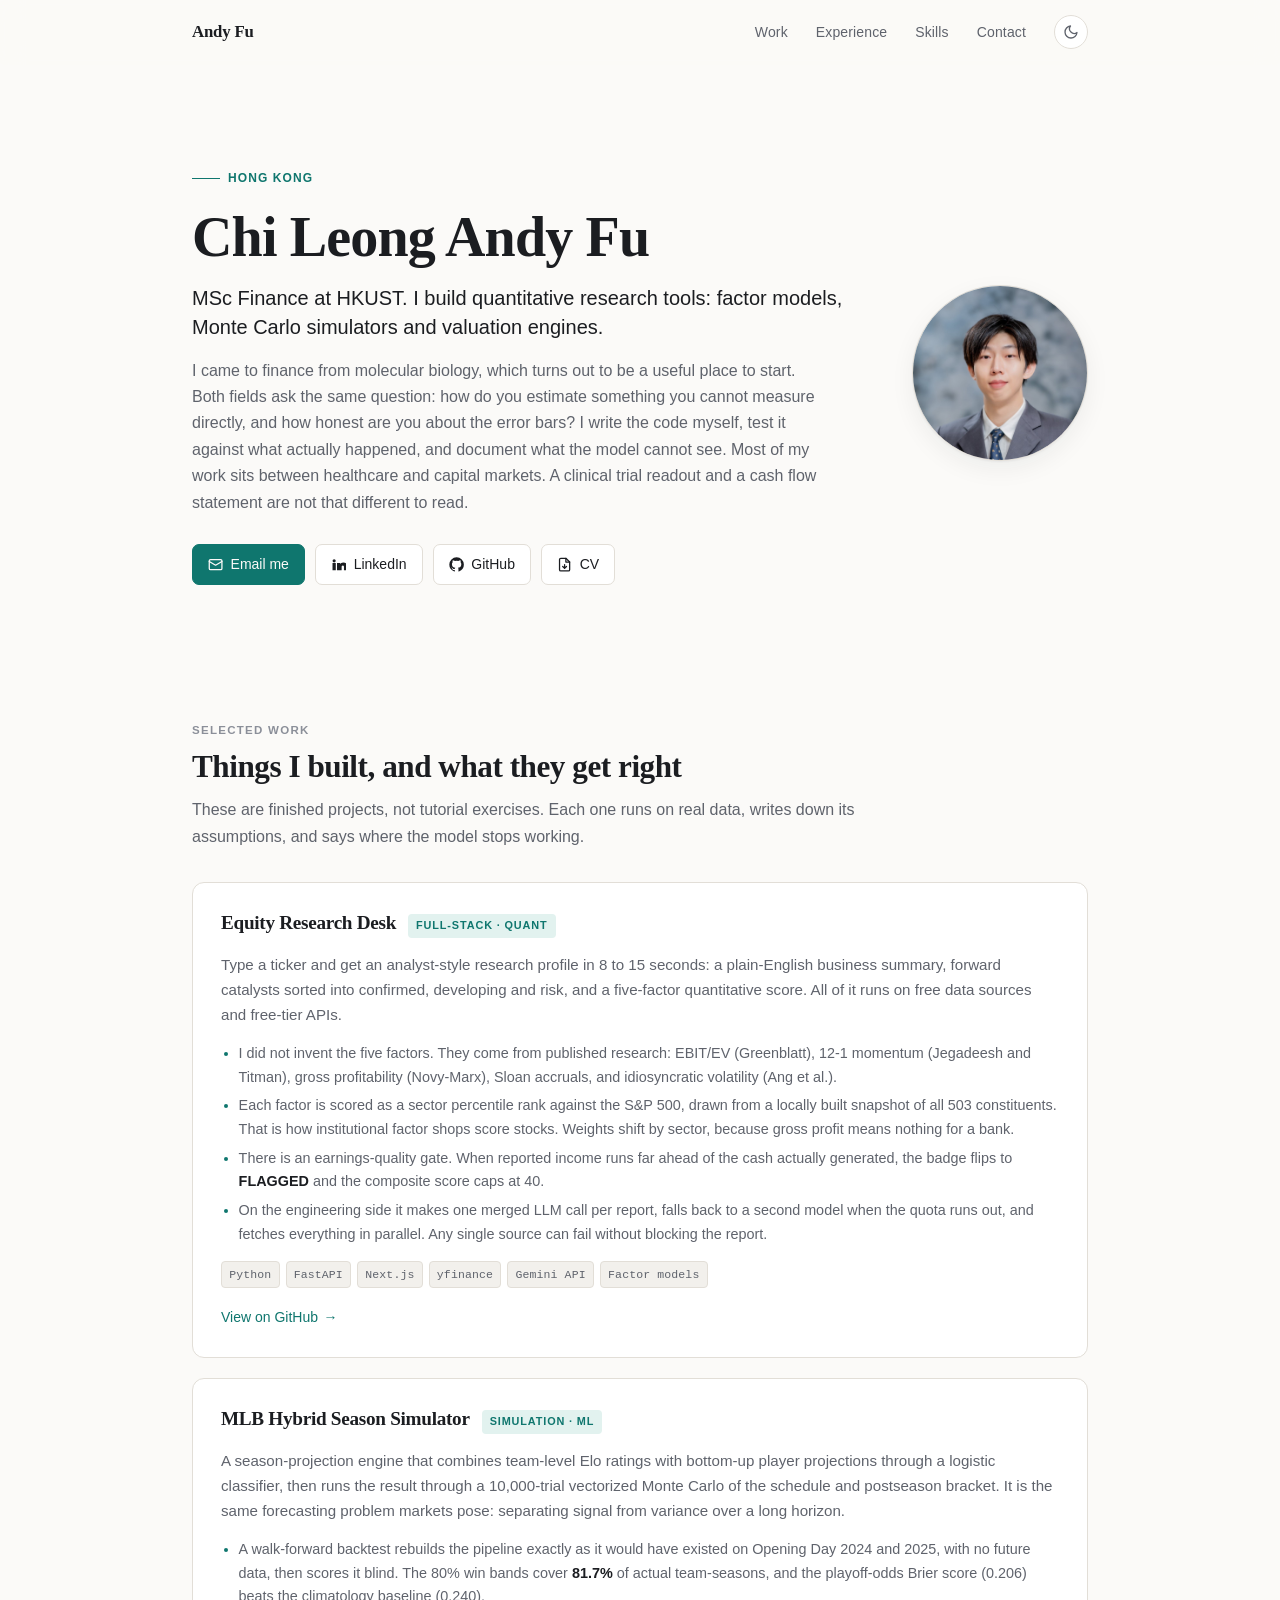
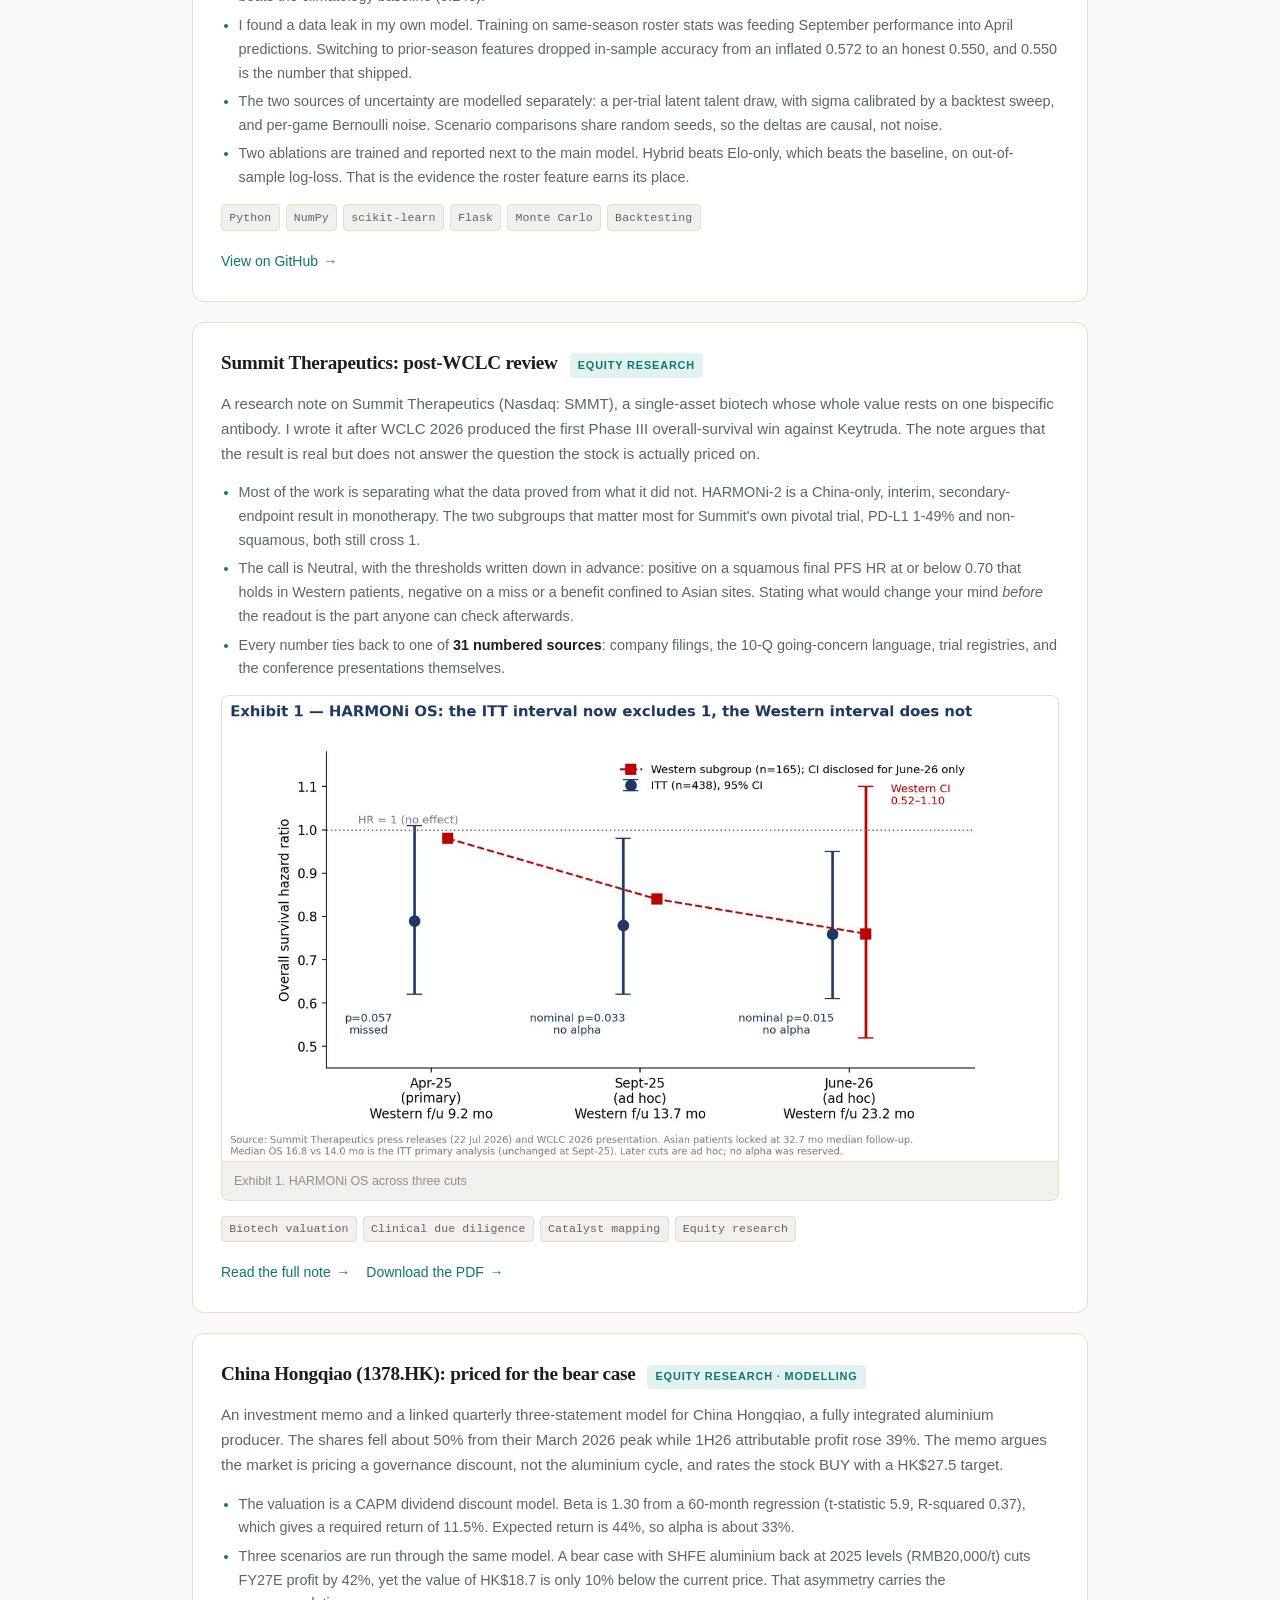
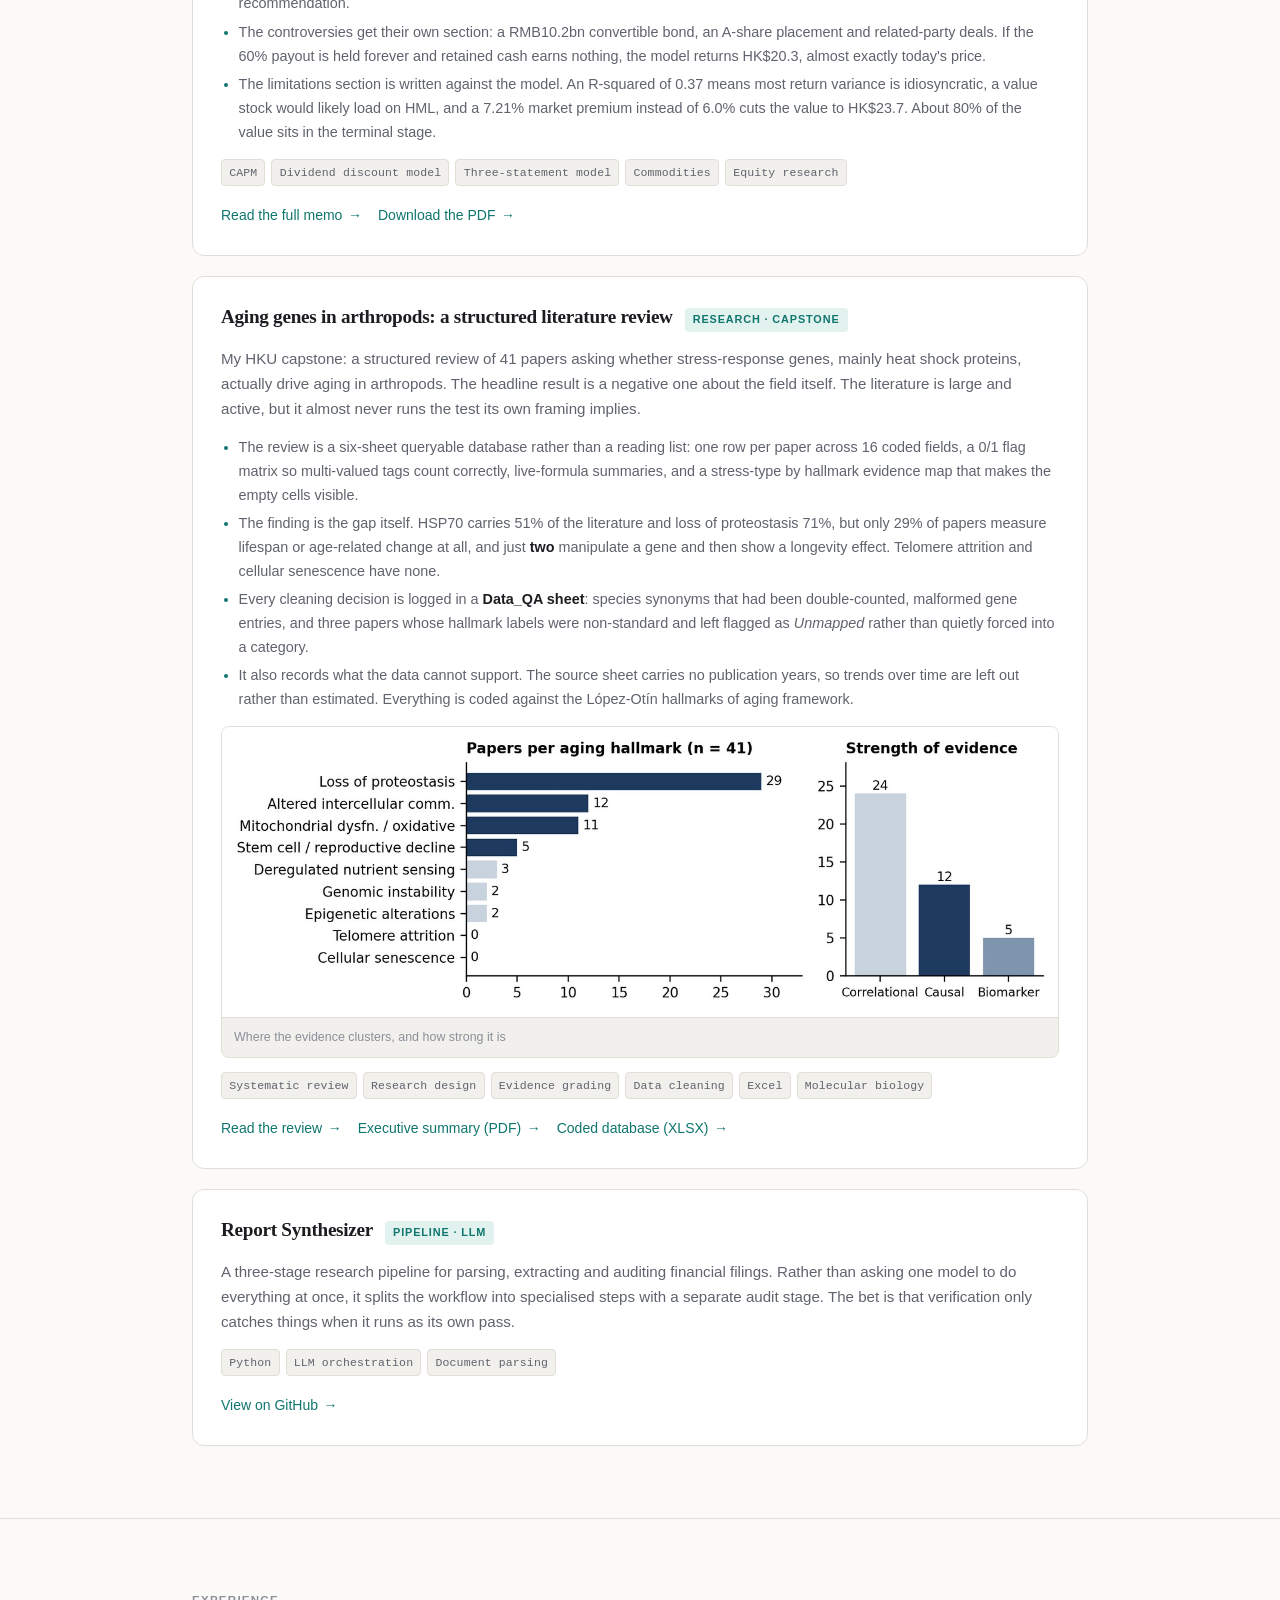
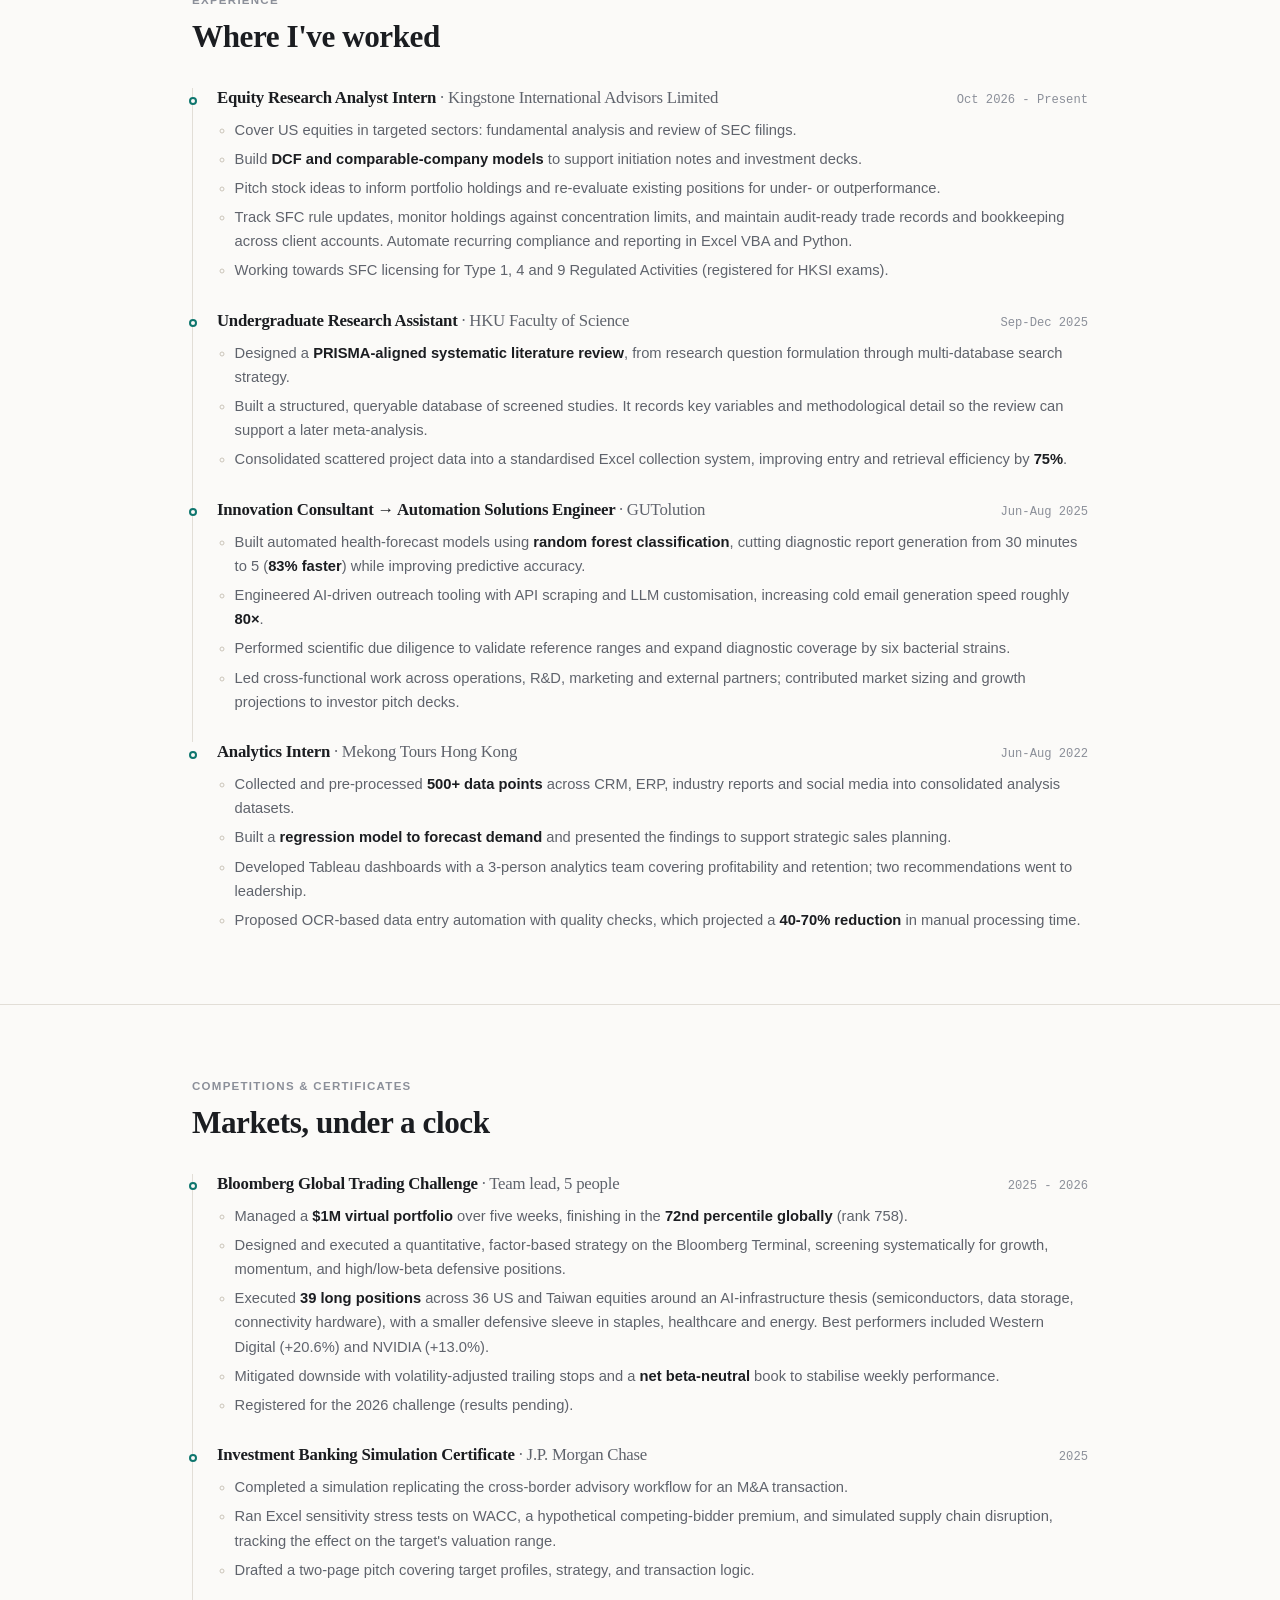
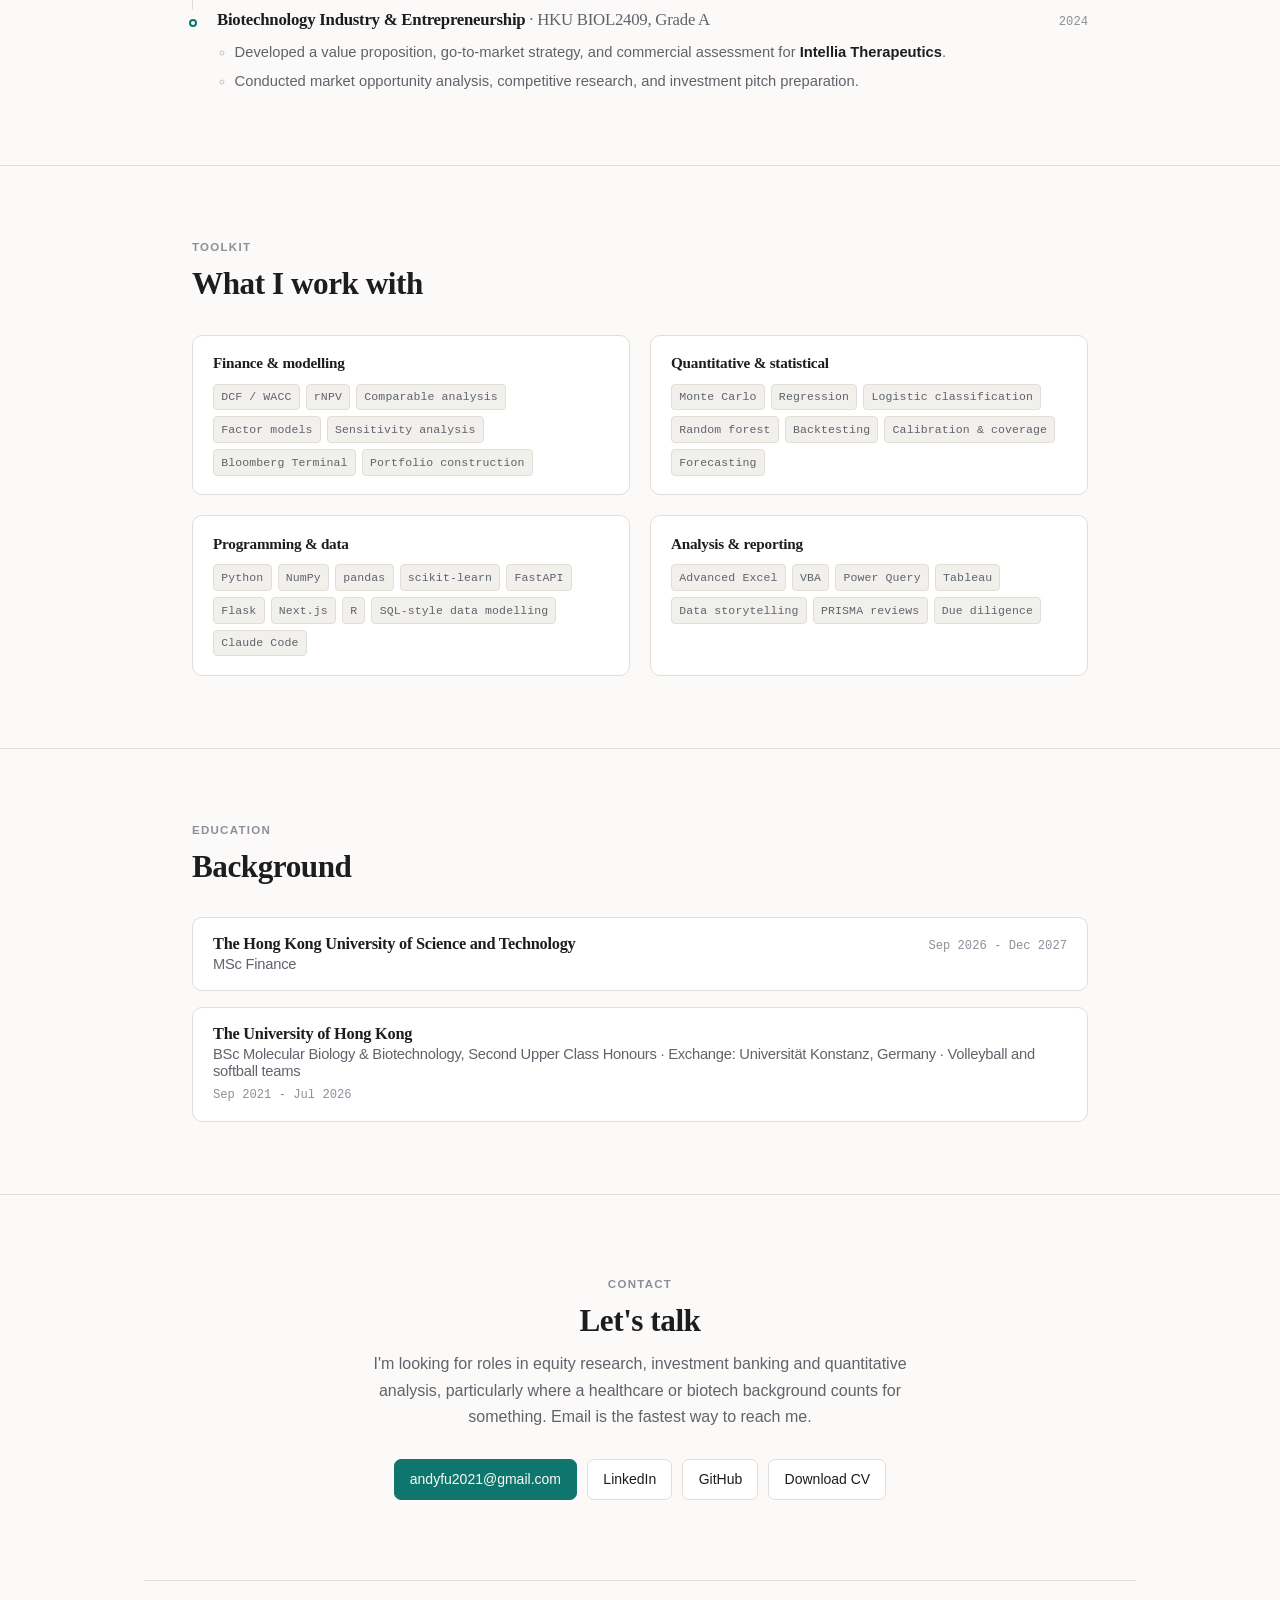
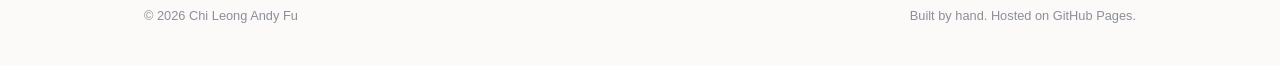
==== commit f0823314: "memo + CV updates" ====
--- a/index.html
+++ b/index.html
@@ -4,12 +4,12 @@
 <meta charset="utf-8">
 <meta name="viewport" content="width=device-width, initial-scale=1">
 <title>Andy Fu | Quantitative Research and Finance</title>
-<meta name="description" content="Andy Fu (Fu Chi Leong), incoming MSc Finance at HKUST. Portfolio of quantitative research tools, equity research and simulation projects.">
+<meta name="description" content="Andy Fu (Fu Chi Leong), MSc Finance at HKUST. Portfolio of quantitative research tools, equity research and simulation projects.">
 <meta name="author" content="Chi Leong Andy Fu">
 
 <meta property="og:type" content="website">
 <meta property="og:title" content="Andy Fu | Quantitative Research and Finance">
-<meta property="og:description" content="Andy Fu (Fu Chi Leong), incoming MSc Finance at HKUST. Portfolio of quantitative research tools, equity research and simulation projects.">
+<meta property="og:description" content="Andy Fu (Fu Chi Leong), MSc Finance at HKUST. Portfolio of quantitative research tools, equity research and simulation projects.">
 <meta property="og:url" content="https://andyfuuu25.github.io/">
 <meta property="og:image" content="https://andyfuuu25.github.io/assets/img/headshot.jpg">
 <meta name="twitter:card" content="summary">
@@ -60,7 +60,7 @@
       <div>
         <span class="hero__eyebrow">Hong Kong</span>
         <h1 class="hero__name">Chi Leong Andy Fu</h1>
-        <p class="hero__tagline">Incoming MSc Finance at HKUST. I build quantitative research tools: factor models, Monte Carlo simulators and valuation engines.</p>
+        <p class="hero__tagline">MSc Finance at HKUST. I build quantitative research tools: factor models, Monte Carlo simulators and valuation engines.</p>
         <div class="hero__bio"><p>I came to finance from molecular biology, which turns out to be a useful place to start. Both fields ask the same question: how do you estimate something you cannot measure directly, and how honest are you about the error bars? I write the code myself, test it against what actually happened, and document what the model cannot see. Most of my work sits between healthcare and capital markets. A clinical trial readout and a cash flow statement are not that different to read.</p></div>
         <div class="actions">
           <a class="btn btn--primary" href="mailto:andyfu2021@gmail.com">
@@ -157,6 +157,25 @@
 
         <article class="card reveal">
           <div class="card__head">
+            <h3 class="card__title"><a href="research/china-hongqiao.html">China Hongqiao (1378.HK): priced for the bear case</a></h3>
+            <span class="card__kind">Equity research · Modelling</span>
+          </div>
+          <div class="card__body"><p>An investment memo and a linked quarterly three-statement model for China Hongqiao, a fully integrated aluminium producer. The shares fell about 50% from their March 2026 peak while 1H26 attributable profit rose 39%. The memo argues the market is pricing a governance discount, not the aluminium cycle, and rates the stock BUY with a HK$27.5 target.</p></div>
+          <ul class="card__points">
+            <li>The valuation is a CAPM dividend discount model. Beta is 1.30 from a 60-month regression (t-statistic 5.9, R-squared 0.37), which gives a required return of 11.5%. Expected return is 44%, so alpha is about 33%.</li>
+            <li>Three scenarios are run through the same model. A bear case with SHFE aluminium back at 2025 levels (RMB20,000/t) cuts FY27E profit by 42%, yet the value of HK$18.7 is only 10% below the current price. That asymmetry carries the recommendation.</li>
+            <li>The controversies get their own section: a RMB10.2bn convertible bond, an A-share placement and related-party deals. If the 60% payout is held forever and retained cash earns nothing, the model returns HK$20.3, almost exactly today&#x27;s price.</li>
+            <li>The limitations section is written against the model. An R-squared of 0.37 means most return variance is idiosyncratic, a value stock would likely load on HML, and a 7.21% market premium instead of 6.0% cuts the value to HK$23.7. About 80% of the value sits in the terminal stage.</li>
+          </ul>
+          <ul class="tags"><li>CAPM</li><li>Dividend discount model</li><li>Three-statement model</li><li>Commodities</li><li>Equity research</li></ul>
+          <div class="card__links">
+            <a href="research/china-hongqiao.html">Read the full memo</a>
+            <a href="assets/files/Andy_Fu_Hongqiao_Investment_Memo.pdf">Download the PDF</a>
+          </div>
+        </article>
+
+        <article class="card reveal">
+          <div class="card__head">
             <h3 class="card__title"><a href="research/aging-genes-arthropods.html">Aging genes in arthropods: a structured literature review</a></h3>
             <span class="card__kind">Research · Capstone</span>
           </div>
@@ -206,6 +225,19 @@
       <ol class="timeline">
         <li class="timeline__item reveal">
           <div class="timeline__head">
+            <h3 class="timeline__role">Equity Research Analyst Intern <span class="timeline__org">· Kingstone International Advisors Limited</span></h3>
+            <span class="timeline__date">Oct 2026 - Present</span>
+          </div>
+          <ul class="timeline__points">
+            <li>Cover US equities in targeted sectors: fundamental analysis and review of SEC filings.</li>
+            <li>Build <strong>DCF and comparable-company models</strong> to support initiation notes and investment decks.</li>
+            <li>Pitch stock ideas to inform portfolio holdings and re-evaluate existing positions for under- or outperformance.</li>
+            <li>Track SFC rule updates, monitor holdings against concentration limits, and maintain audit-ready trade records and bookkeeping across client accounts. Automate recurring compliance and reporting in Excel VBA and Python.</li>
+            <li>Working towards SFC licensing for Type 1, 4 and 9 Regulated Activities (registered for HKSI exams).</li>
+          </ul>
+        </li>
+        <li class="timeline__item reveal">
+          <div class="timeline__head">
             <h3 class="timeline__role">Undergraduate Research Assistant <span class="timeline__org">· HKU Faculty of Science</span></h3>
             <span class="timeline__date">Sep-Dec 2025</span>
           </div>
@@ -229,7 +261,7 @@
         </li>
         <li class="timeline__item reveal">
           <div class="timeline__head">
-            <h3 class="timeline__role">Market Research Analyst Intern <span class="timeline__org">· Mekong Tours Hong Kong</span></h3>
+            <h3 class="timeline__role">Analytics Intern <span class="timeline__org">· Mekong Tours Hong Kong</span></h3>
             <span class="timeline__date">Jun-Aug 2022</span>
           </div>
           <ul class="timeline__points">
@@ -253,12 +285,14 @@
         <li class="timeline__item reveal">
           <div class="timeline__head">
             <h3 class="timeline__role">Bloomberg Global Trading Challenge <span class="timeline__org">· Team lead, 5 people</span></h3>
-            <span class="timeline__date">2025</span>
+            <span class="timeline__date">2025 - 2026</span>
           </div>
           <ul class="timeline__points">
             <li>Managed a <strong>$1M virtual portfolio</strong> over five weeks, finishing in the <strong>72nd percentile globally</strong> (rank 758).</li>
             <li>Designed and executed a quantitative, factor-based strategy on the Bloomberg Terminal, screening systematically for growth, momentum, and high/low-beta defensive positions.</li>
+            <li>Executed <strong>39 long positions</strong> across 36 US and Taiwan equities around an AI-infrastructure thesis (semiconductors, data storage, connectivity hardware), with a smaller defensive sleeve in staples, healthcare and energy. Best performers included Western Digital (+20.6%) and NVIDIA (+13.0%).</li>
             <li>Mitigated downside with volatility-adjusted trailing stops and a <strong>net beta-neutral</strong> book to stabilise weekly performance.</li>
+            <li>Registered for the 2026 challenge (results pending).</li>
           </ul>
         </li>
         <li class="timeline__item reveal">
@@ -323,15 +357,15 @@
         <li class="edu__item reveal">
           <div>
             <h3 class="edu__school">The Hong Kong University of Science and Technology
-              <span class="edu__degree">MSc Finance, offer accepted for the Fall 2026 cohort</span>
+              <span class="edu__degree">MSc Finance</span>
             </h3>
           </div>
-          <span class="edu__date">Sep 2026 - Nov 2027</span>
+          <span class="edu__date">Sep 2026 - Dec 2027</span>
         </li>
         <li class="edu__item reveal">
           <div>
             <h3 class="edu__school">The University of Hong Kong
-              <span class="edu__degree">BSc Molecular Biology &amp; Biotechnology · Exchange: Universität Konstanz, Germany · Volleyball and softball teams</span>
+              <span class="edu__degree">BSc Molecular Biology &amp; Biotechnology, Second Upper Class Honours · Exchange: Universität Konstanz, Germany · Volleyball and softball teams</span>
             </h3>
           </div>
           <span class="edu__date">Sep 2021 - Jul 2026</span>
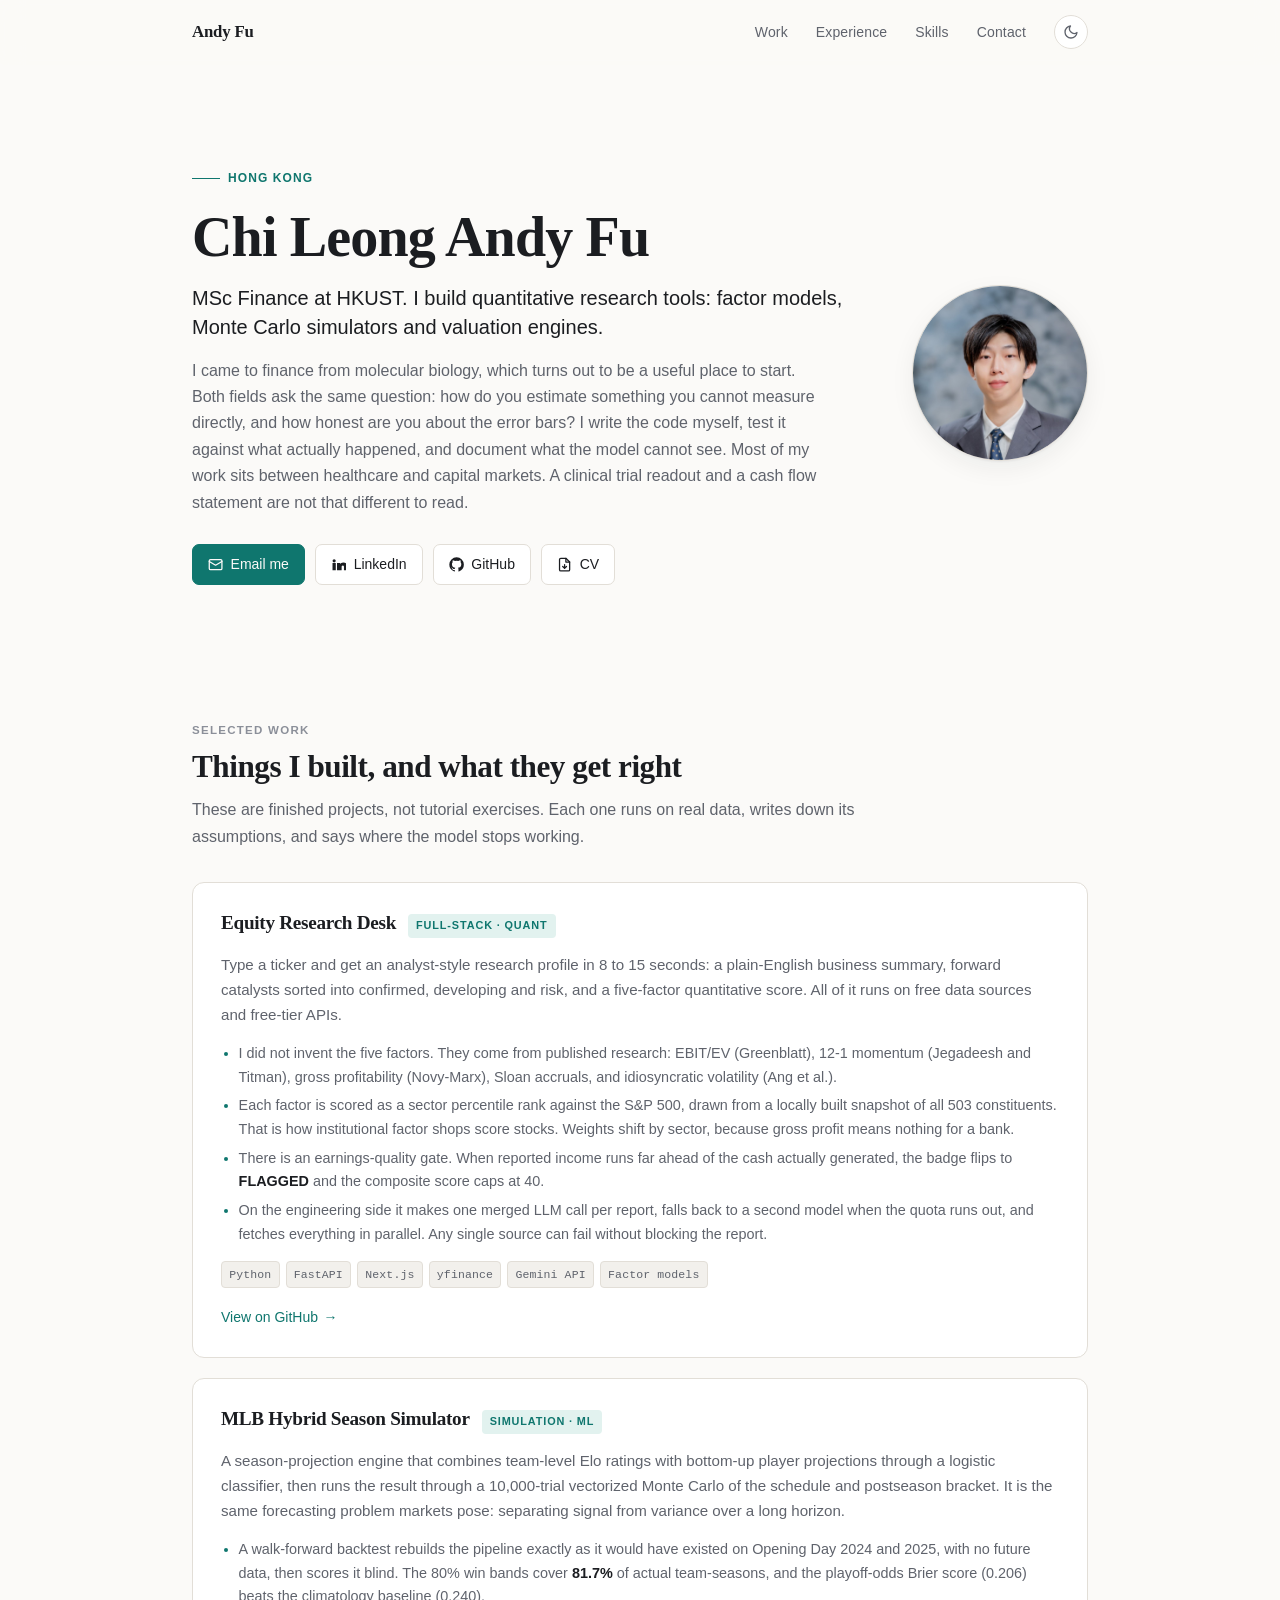
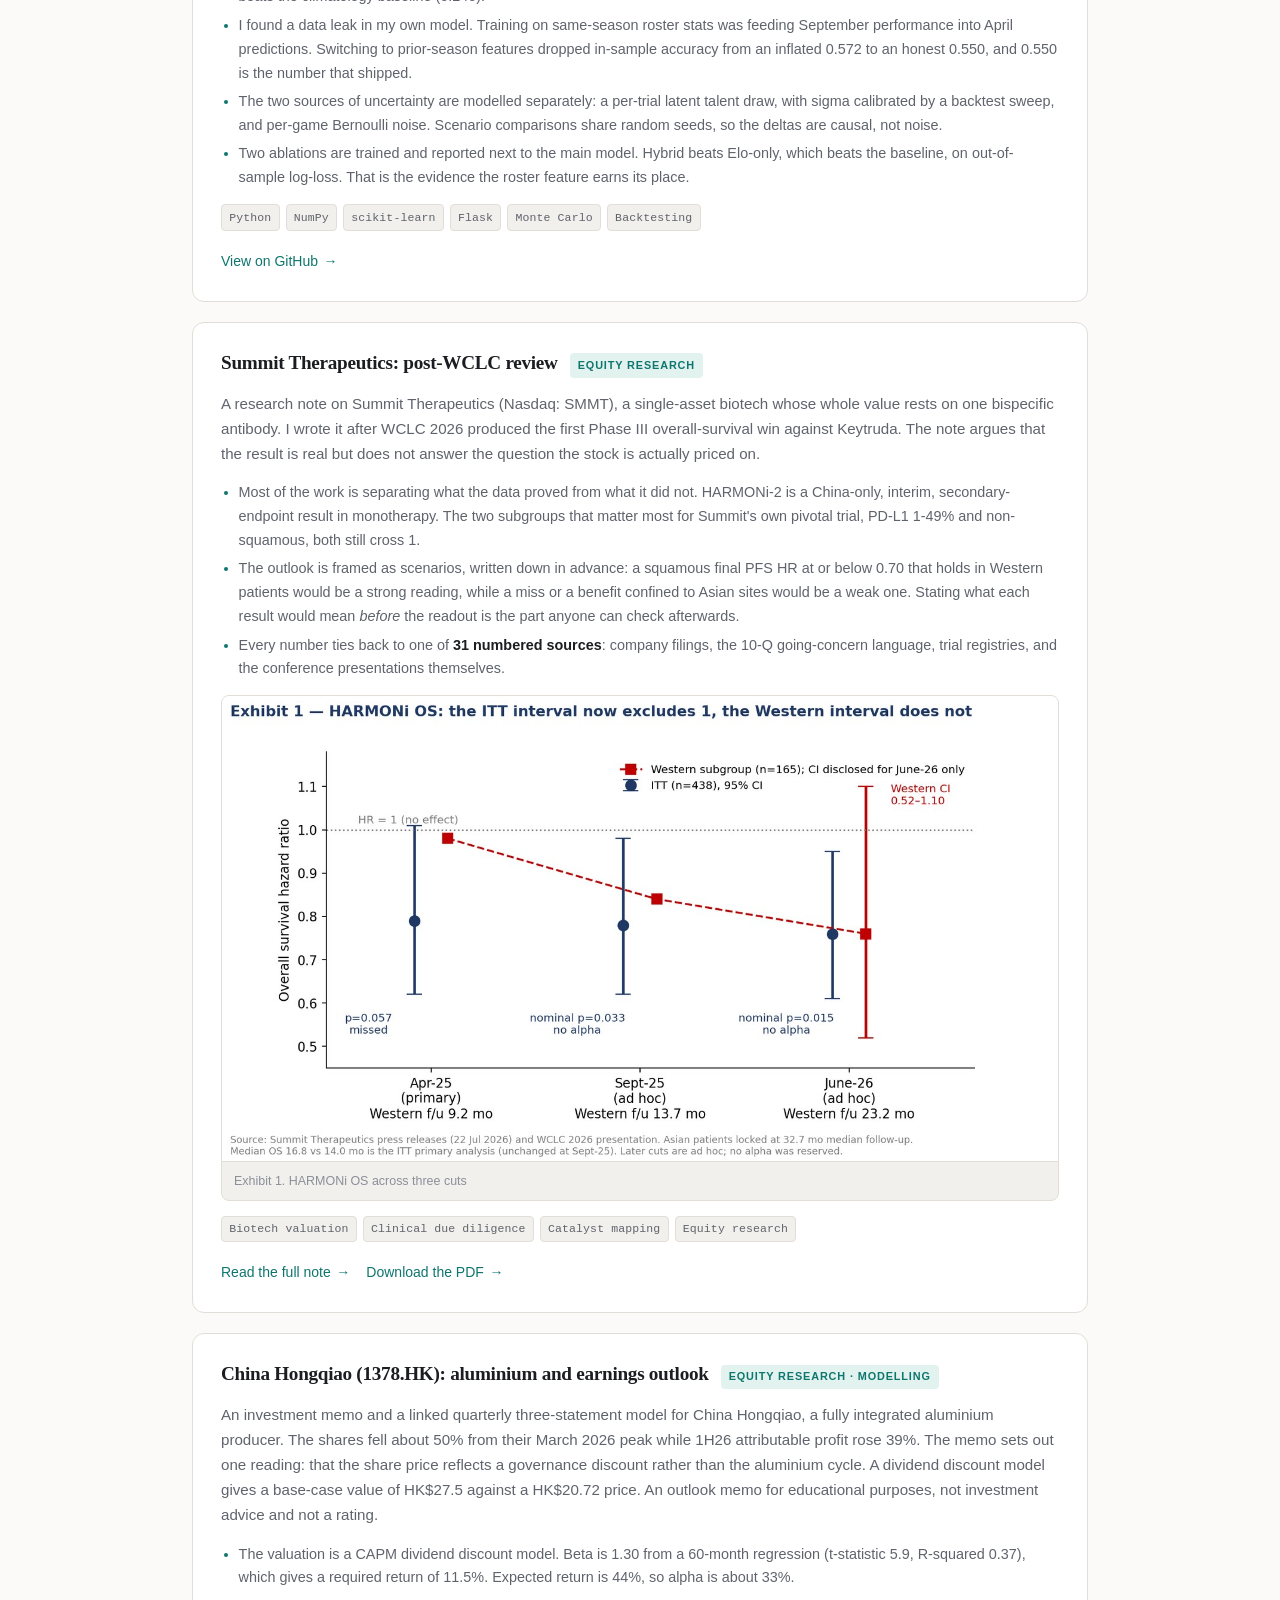
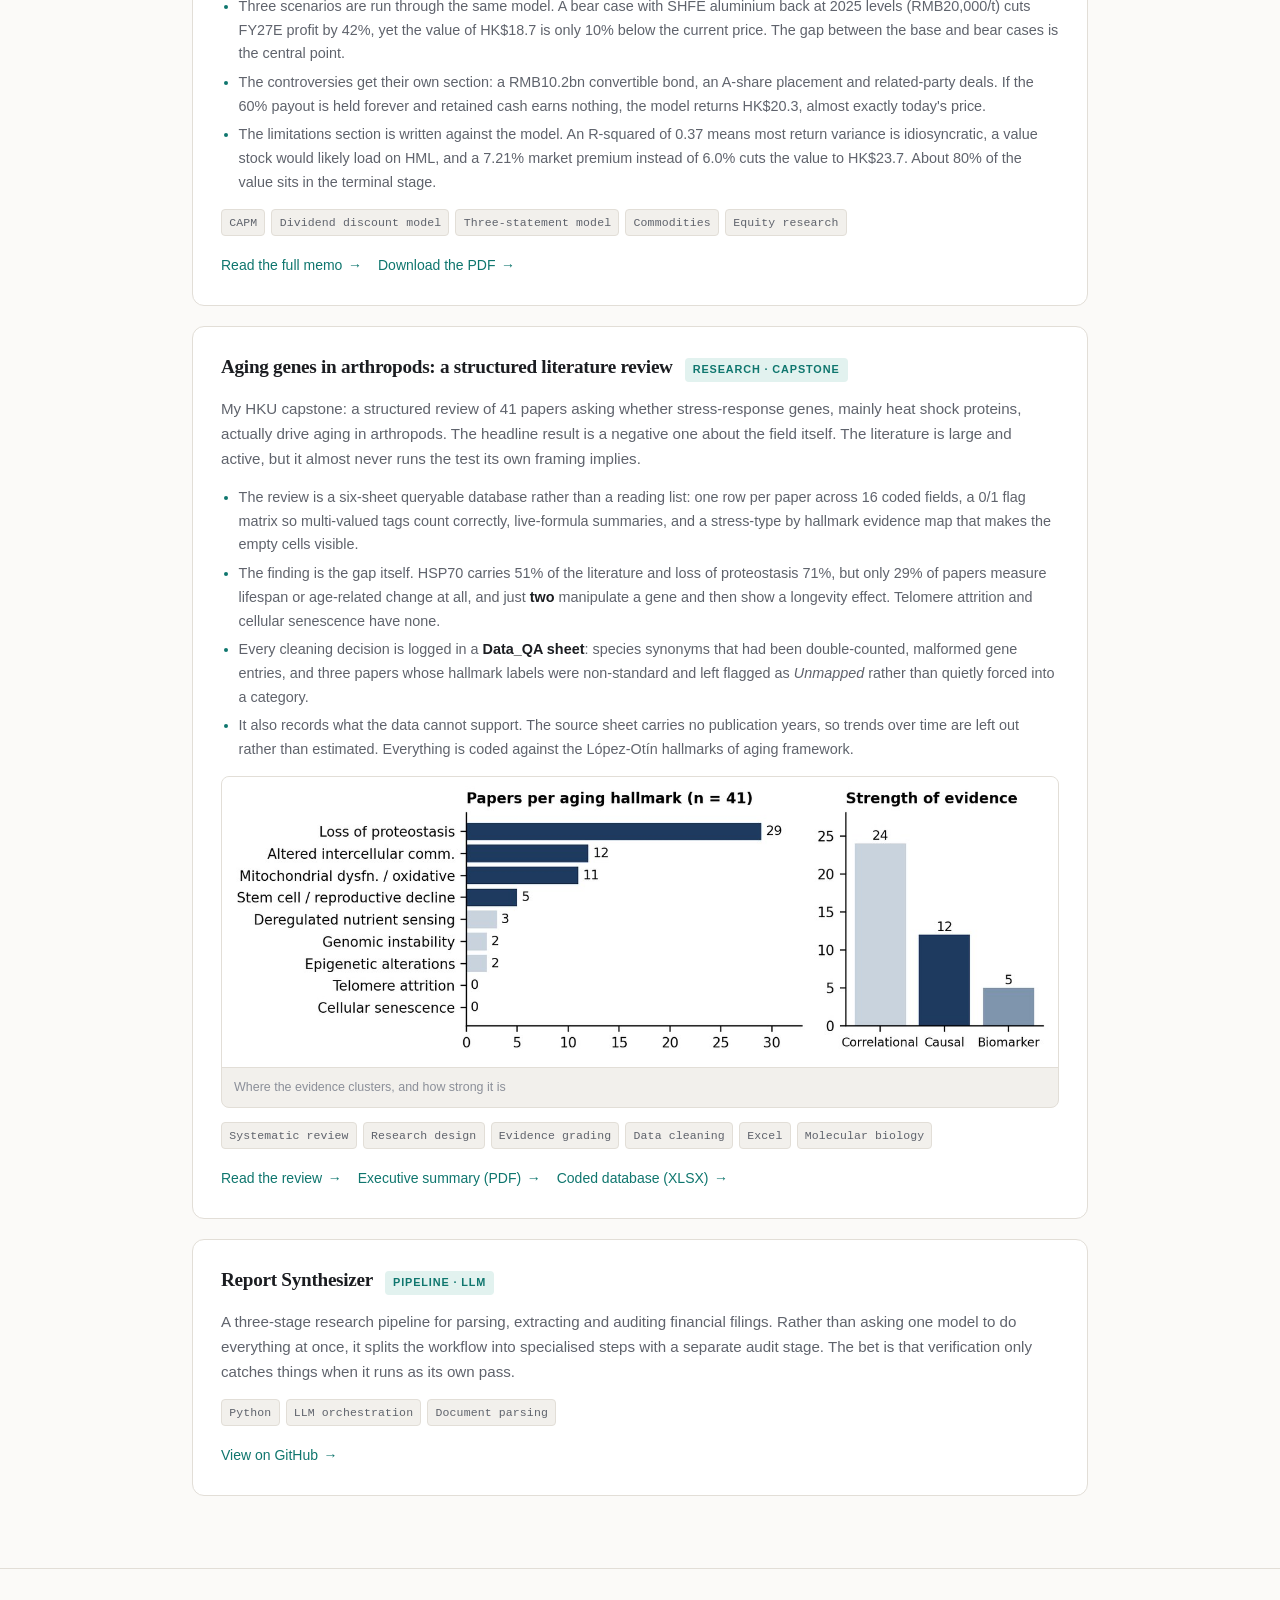
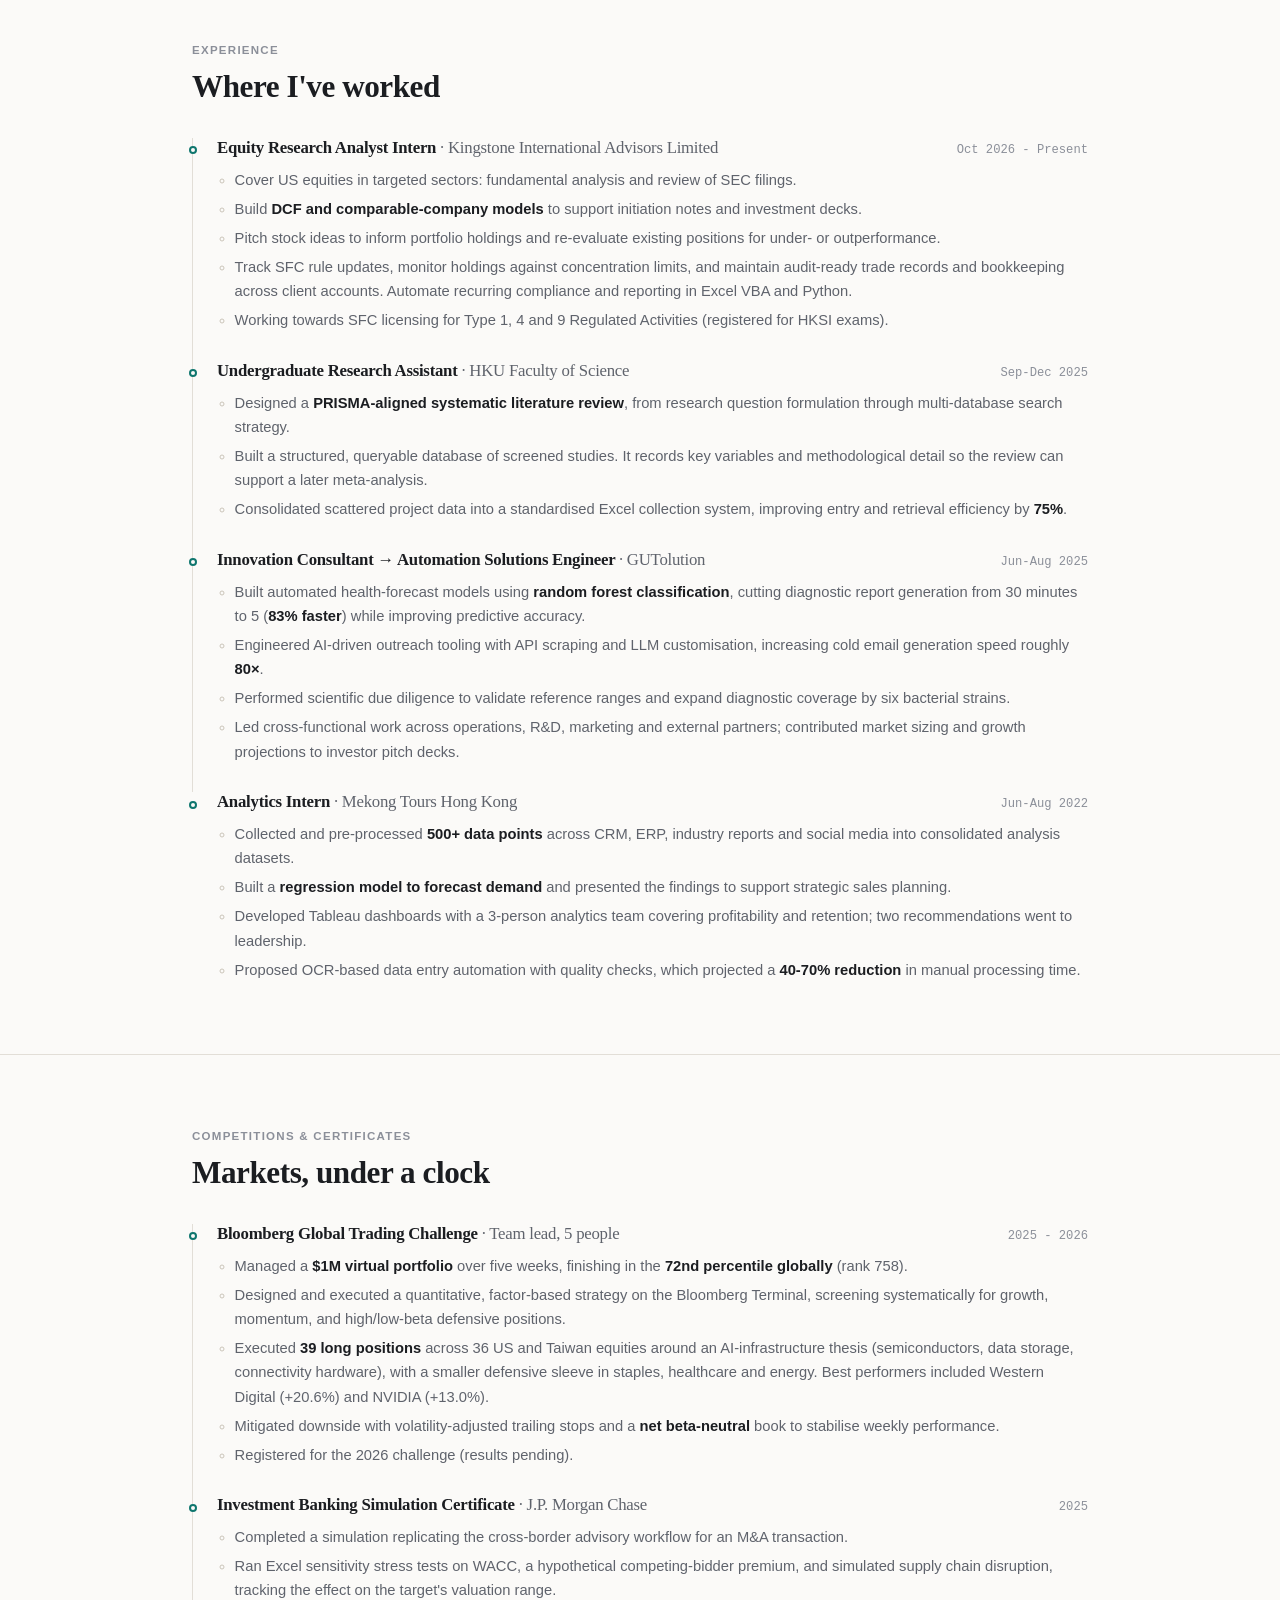
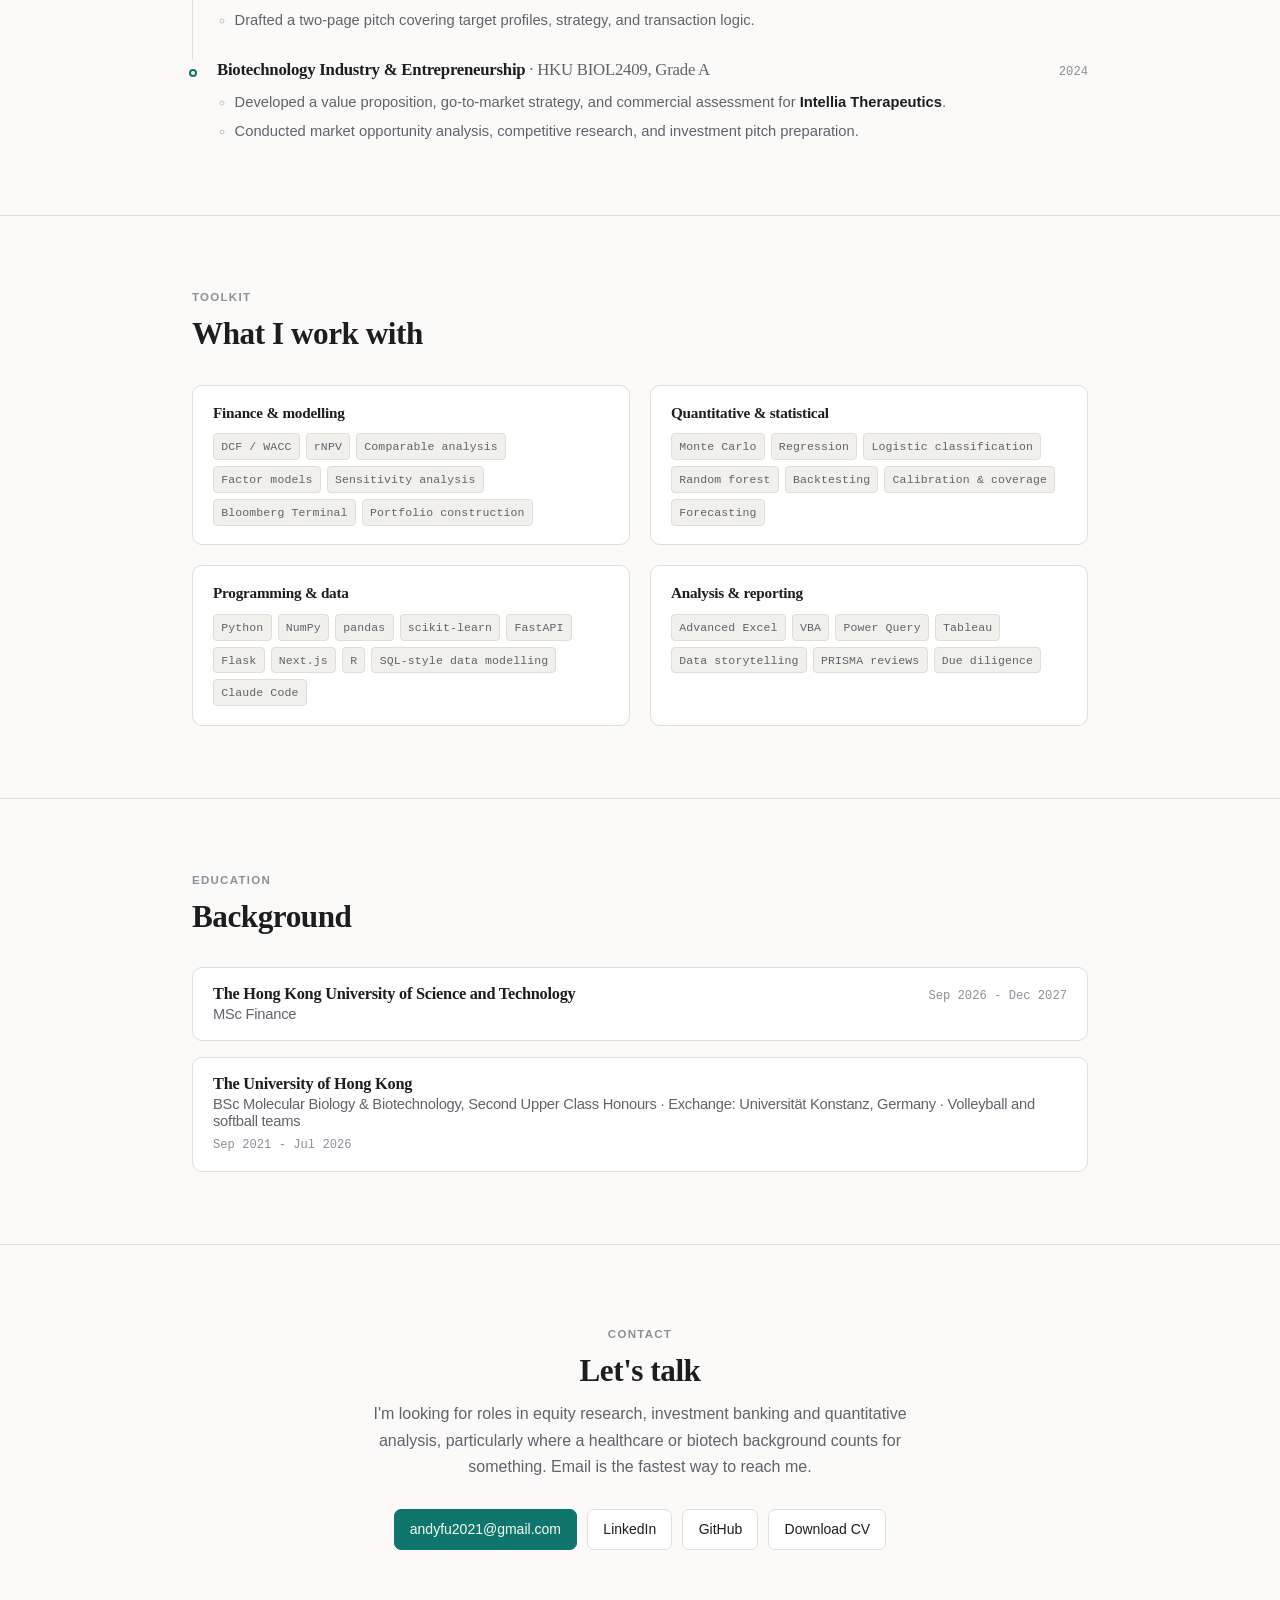
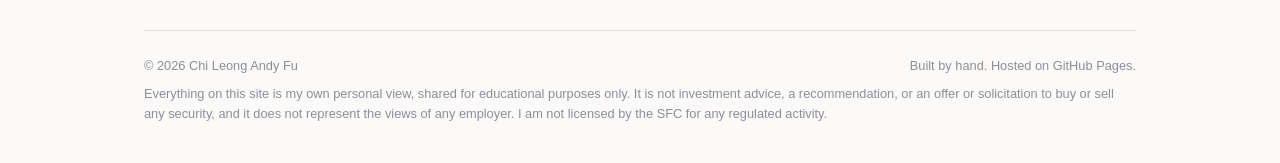
==== commit 1f0581c5: "compliance check" ====
--- a/index.html
+++ b/index.html
@@ -139,7 +139,7 @@
           <div class="card__body"><p>A research note on Summit Therapeutics (Nasdaq: SMMT), a single-asset biotech whose whole value rests on one bispecific antibody. I wrote it after WCLC 2026 produced the first Phase III overall-survival win against Keytruda. The note argues that the result is real but does not answer the question the stock is actually priced on.</p></div>
           <ul class="card__points">
             <li>Most of the work is separating what the data proved from what it did not. HARMONi-2 is a China-only, interim, secondary-endpoint result in monotherapy. The two subgroups that matter most for Summit&#x27;s own pivotal trial, PD-L1 1-49% and non-squamous, both still cross 1.</li>
-            <li>The call is Neutral, with the thresholds written down in advance: positive on a squamous final PFS HR at or below 0.70 that holds in Western patients, negative on a miss or a benefit confined to Asian sites. Stating what would change your mind <em>before</em> the readout is the part anyone can check afterwards.</li>
+            <li>The outlook is framed as scenarios, written down in advance: a squamous final PFS HR at or below 0.70 that holds in Western patients would be a strong reading, while a miss or a benefit confined to Asian sites would be a weak one. Stating what each result would mean <em>before</em> the readout is the part anyone can check afterwards.</li>
             <li>Every number ties back to one of <strong>31 numbered sources</strong>: company filings, the 10-Q going-concern language, trial registries, and the conference presentations themselves.</li>
           </ul>
           <div class="figure-single">
@@ -157,13 +157,13 @@
 
         <article class="card reveal">
           <div class="card__head">
-            <h3 class="card__title"><a href="research/china-hongqiao.html">China Hongqiao (1378.HK): priced for the bear case</a></h3>
+            <h3 class="card__title"><a href="research/china-hongqiao.html">China Hongqiao (1378.HK): aluminium and earnings outlook</a></h3>
             <span class="card__kind">Equity research · Modelling</span>
           </div>
-          <div class="card__body"><p>An investment memo and a linked quarterly three-statement model for China Hongqiao, a fully integrated aluminium producer. The shares fell about 50% from their March 2026 peak while 1H26 attributable profit rose 39%. The memo argues the market is pricing a governance discount, not the aluminium cycle, and rates the stock BUY with a HK$27.5 target.</p></div>
+          <div class="card__body"><p>An investment memo and a linked quarterly three-statement model for China Hongqiao, a fully integrated aluminium producer. The shares fell about 50% from their March 2026 peak while 1H26 attributable profit rose 39%. The memo sets out one reading: that the share price reflects a governance discount rather than the aluminium cycle. A dividend discount model gives a base-case value of HK$27.5 against a HK$20.72 price. An outlook memo for educational purposes, not investment advice and not a rating.</p></div>
           <ul class="card__points">
             <li>The valuation is a CAPM dividend discount model. Beta is 1.30 from a 60-month regression (t-statistic 5.9, R-squared 0.37), which gives a required return of 11.5%. Expected return is 44%, so alpha is about 33%.</li>
-            <li>Three scenarios are run through the same model. A bear case with SHFE aluminium back at 2025 levels (RMB20,000/t) cuts FY27E profit by 42%, yet the value of HK$18.7 is only 10% below the current price. That asymmetry carries the recommendation.</li>
+            <li>Three scenarios are run through the same model. A bear case with SHFE aluminium back at 2025 levels (RMB20,000/t) cuts FY27E profit by 42%, yet the value of HK$18.7 is only 10% below the current price. The gap between the base and bear cases is the central point.</li>
             <li>The controversies get their own section: a RMB10.2bn convertible bond, an A-share placement and related-party deals. If the 60% payout is held forever and retained cash earns nothing, the model returns HK$20.3, almost exactly today&#x27;s price.</li>
             <li>The limitations section is written against the model. An R-squared of 0.37 means most return variance is idiosyncratic, a value stock would likely load on HML, and a 7.21% market premium instead of 6.0% cuts the value to HK$23.7. About 80% of the value sits in the terminal stage.</li>
           </ul>
@@ -393,6 +393,7 @@
 <footer class="footer wrap">
   <span>© <span id="year">2026</span> Chi Leong Andy Fu</span>
   <span>Built by hand. Hosted on GitHub Pages.</span>
+  <p class="footer__note">Everything on this site is my own personal view, shared for educational purposes only. It is not investment advice, a recommendation, or an offer or solicitation to buy or sell any security, and it does not represent the views of any employer. I am not licensed by the SFC for any regulated activity.</p>
 </footer>
 
 <script src="assets/js/main.js"></script>
--- a/assets/css/style.css
+++ b/assets/css/style.css
@@ -614,6 +614,12 @@
   align-items: center;
 }
 
+.footer__note {
+  flex-basis: 100%;
+  margin: 0;
+  line-height: 1.55;
+}
+
 /* ------------------------------------------------------- reveal anim --- */
 
 .reveal {
